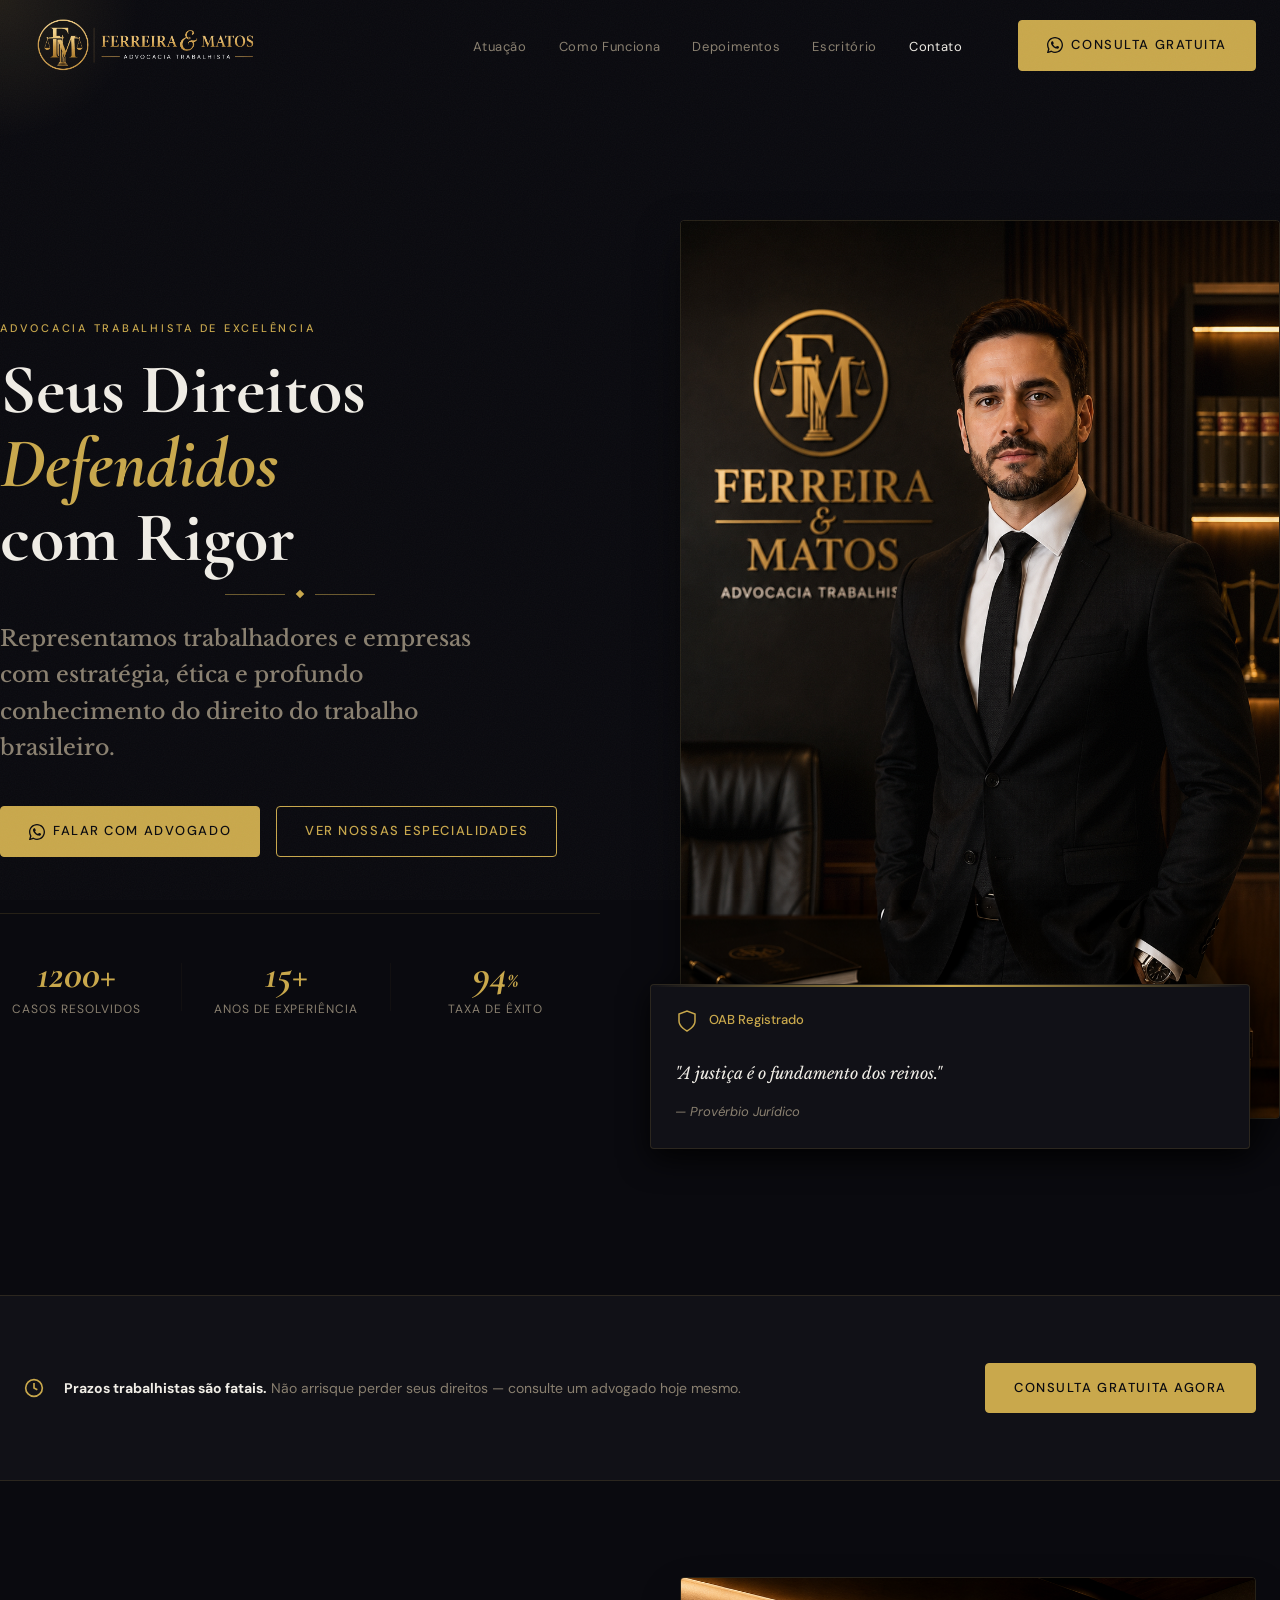
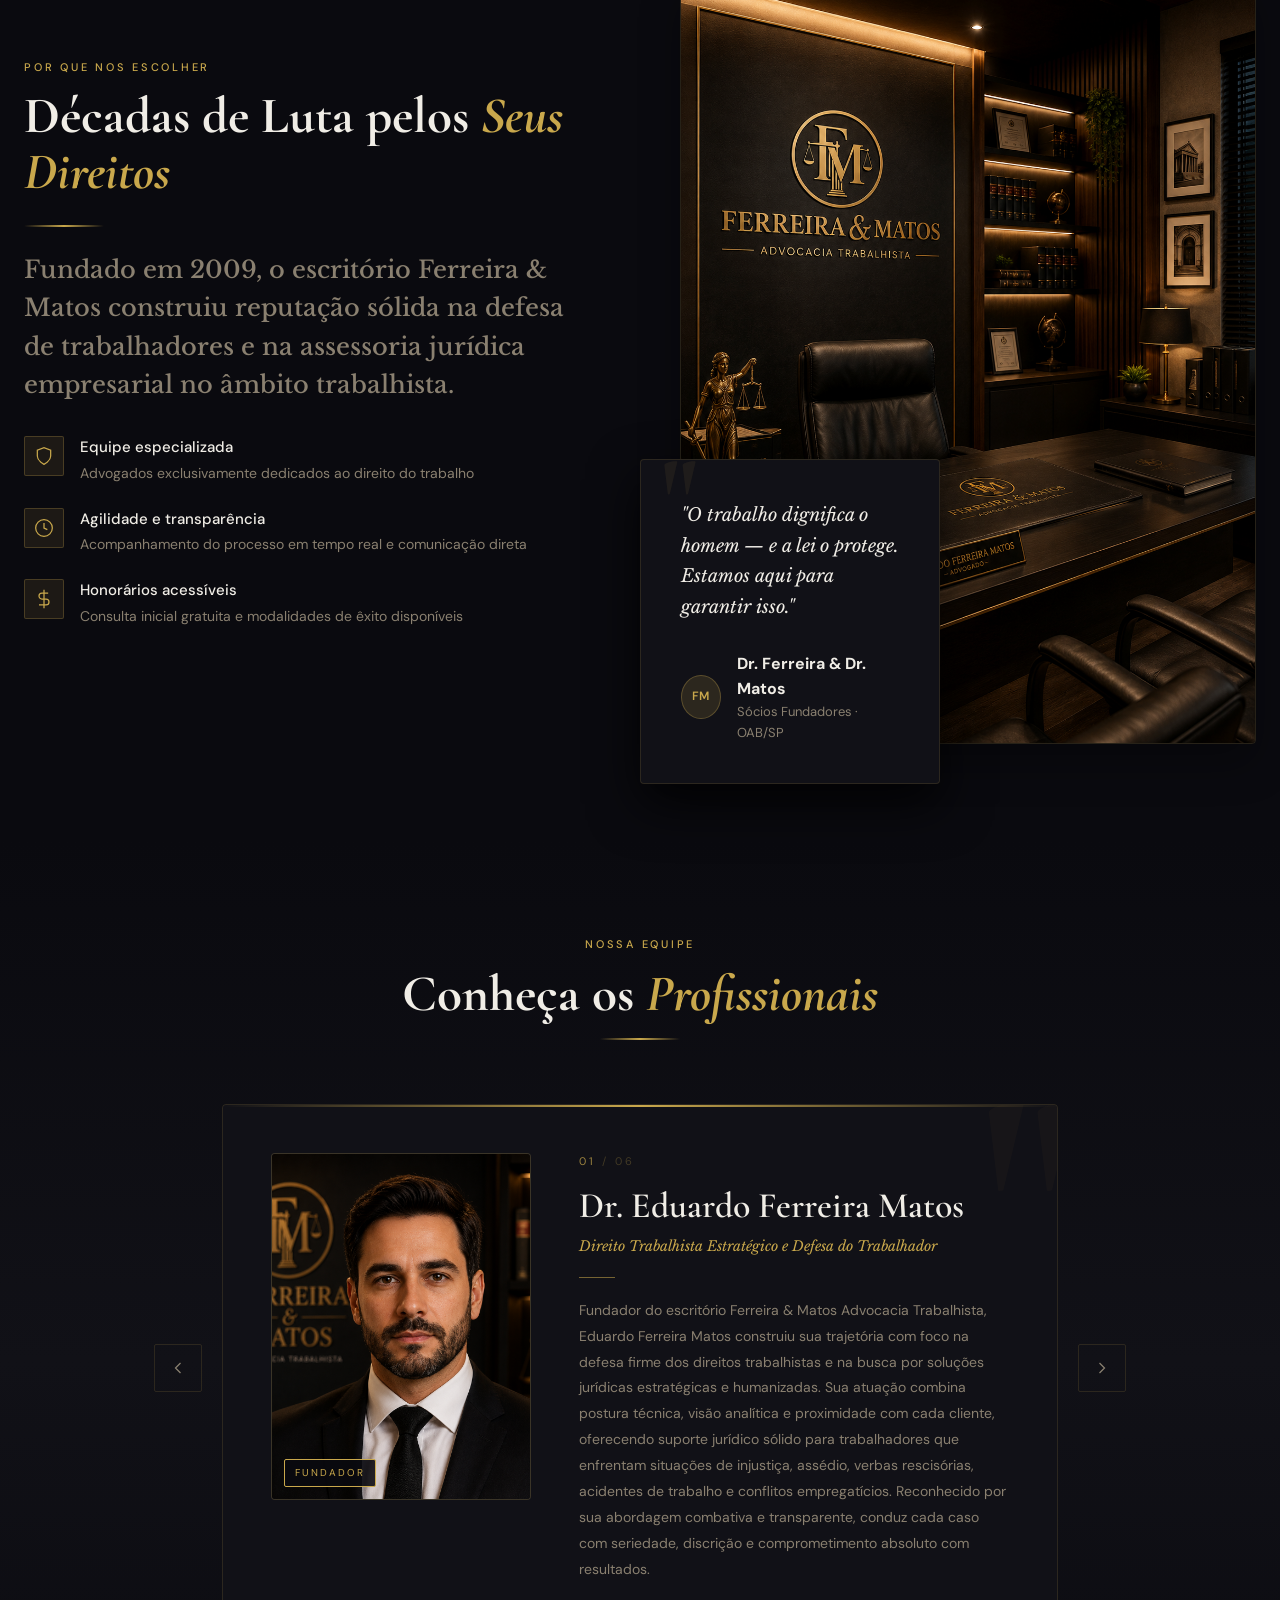
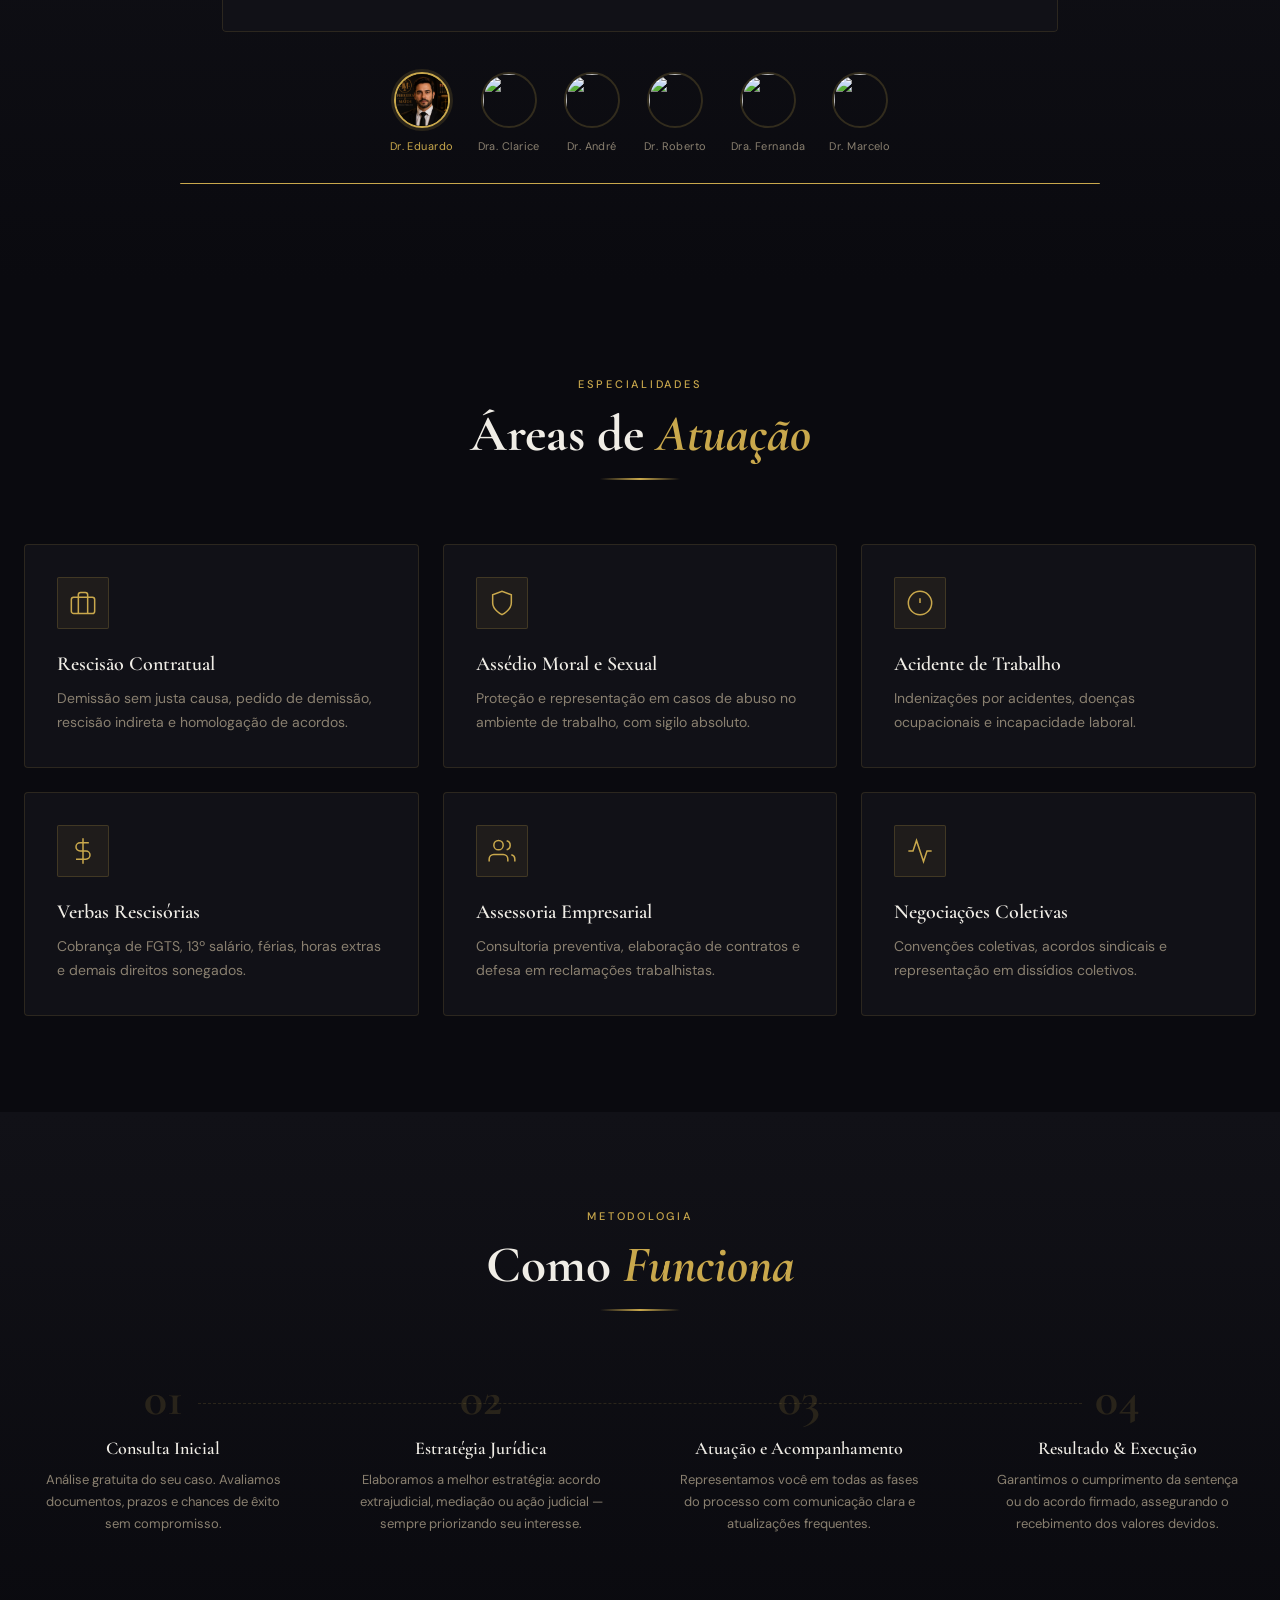
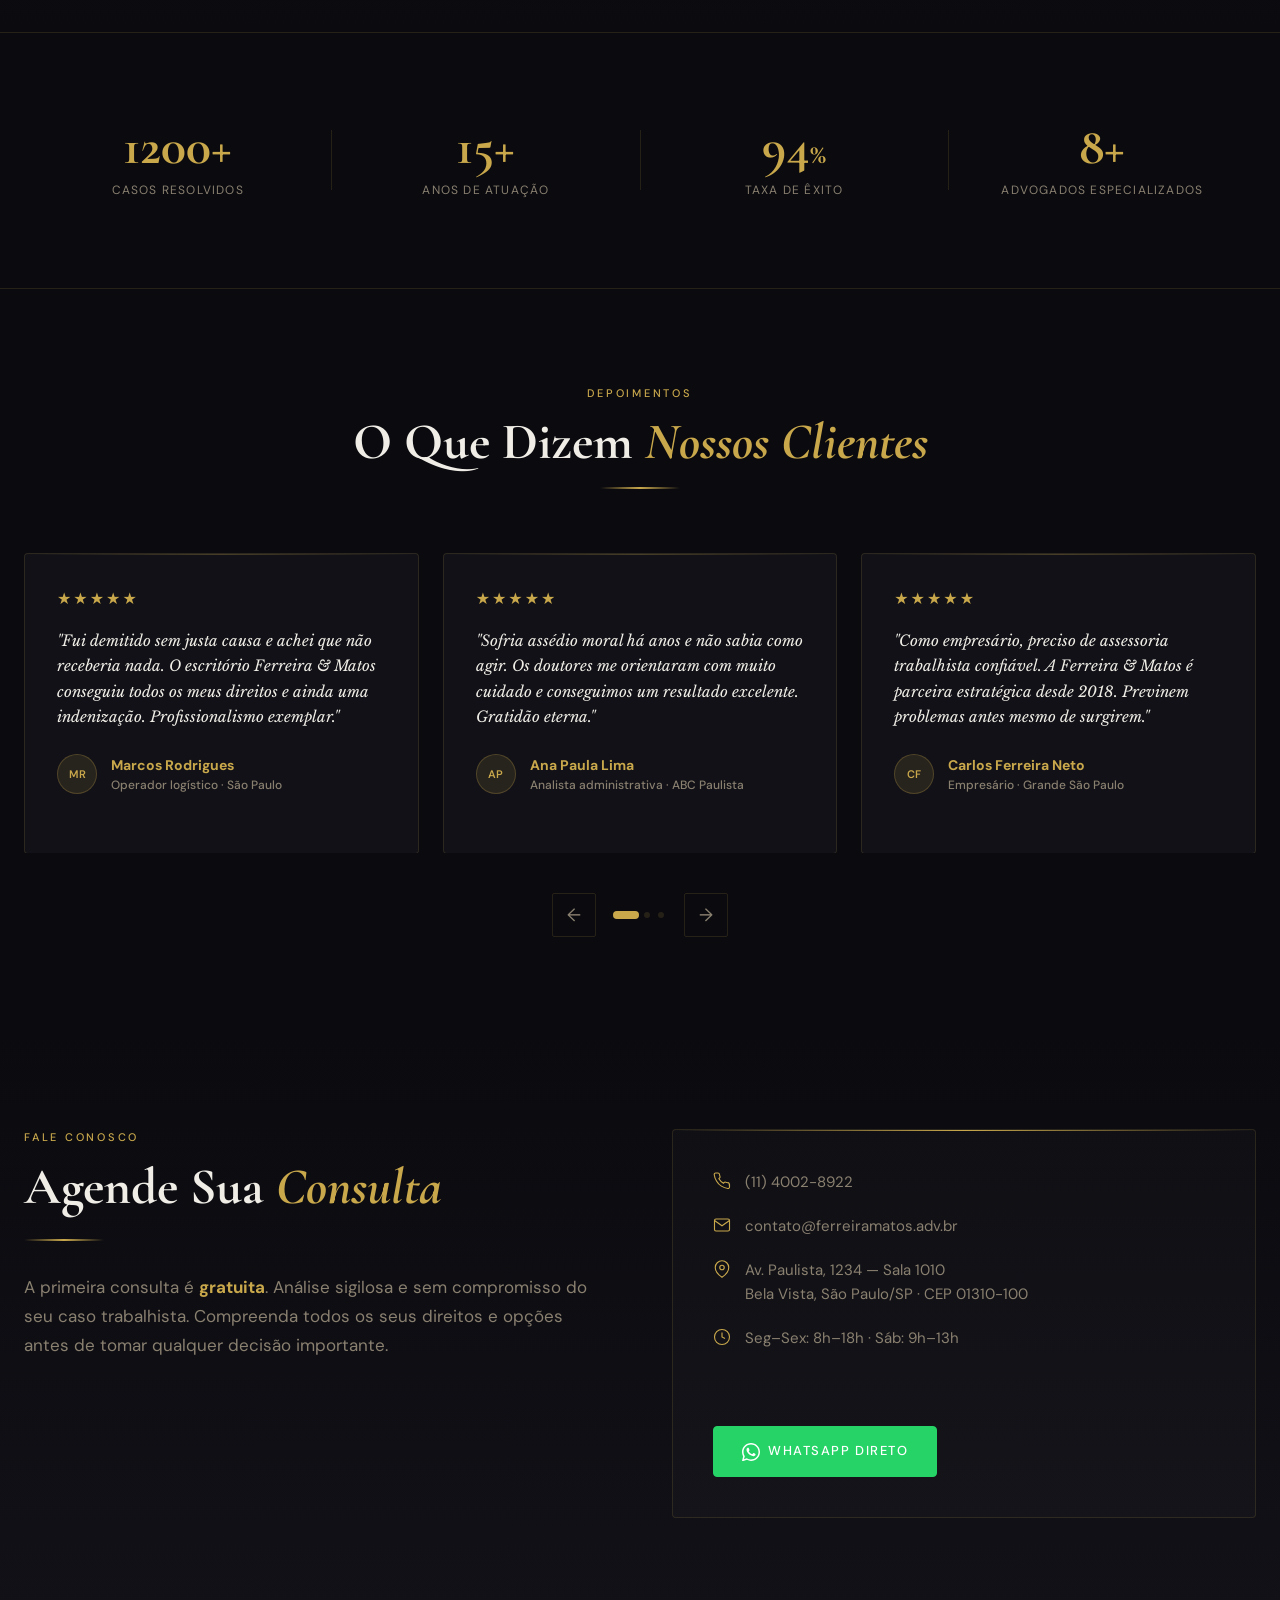
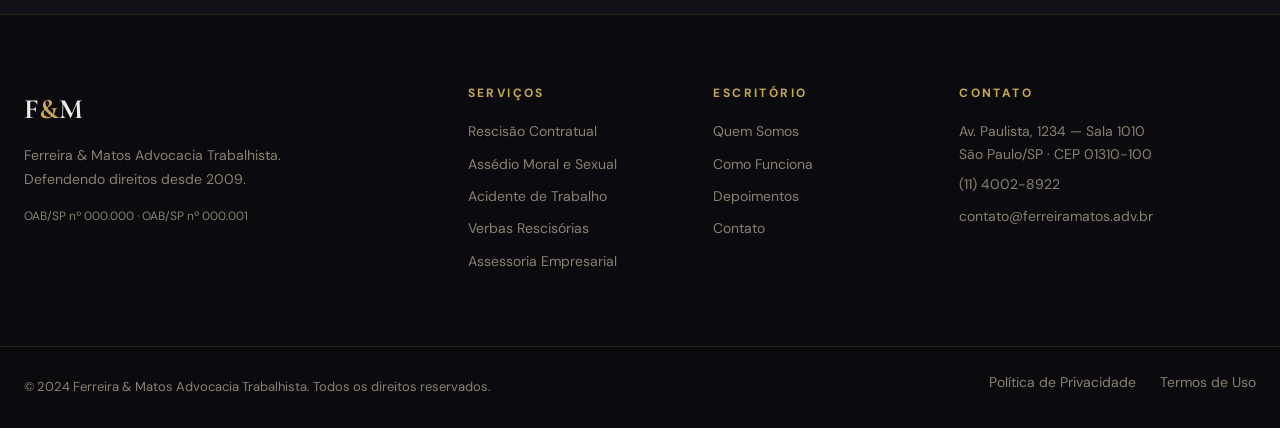
==== ferreira-matos/index.html @ a6aec6eb "Initial commit" ====
<!DOCTYPE html>
<html lang="pt-BR">
<head>
<meta charset="UTF-8">
<meta name="viewport" content="width=device-width, initial-scale=1.0">
<meta name="description" content="Ferreira &amp; Matos Advocacia Trabalhista — Especialistas em direito do trabalho. Defendemos seus direitos com excelência e dedicação.">
<title>Ferreira &amp; Matos | Advocacia Trabalhista</title>
<link rel="preconnect" href="https://fonts.googleapis.com">
<link rel="preconnect" href="https://fonts.gstatic.com" crossorigin>
<link href="https://fonts.googleapis.com/css2?family=Cormorant+Garamond:ital,wght@0,400;0,600;0,700;1,400;1,600&family=DM+Sans:wght@300;400;500&family=Libre+Baskerville:ital@1&display=swap" rel="stylesheet">
<link rel="preload" as="image" href="assets/images/advogado.png">
<style>
:root{
--cor-fundo:#0A0A0F;
--cor-card:#111117;
--cor-card-hover:#16161E;
--cor-primaria:#C9A84C;
--cor-primaria-soft:#D4B86A;
--cor-texto:#F0EDE6;
--cor-texto-muted:#8A8070;
--cor-divisor:rgba(201,168,76,0.15);
--font-display:'Cormorant Garamond',Georgia,serif;
--font-subtitle:'Libre Baskerville',Georgia,serif;
--font-body:'DM Sans',system-ui,sans-serif;
--radius-sm:2px;
--radius-md:4px;
--ease-smooth:cubic-bezier(0.25,0.46,0.45,0.94);
}
*,*::before,*::after{box-sizing:border-box;margin:0;padding:0}
a{text-decoration:none;color:inherit}
img{display:block;max-width:100%}
button{background:none;border:none;cursor:pointer}
ul{list-style:none}
</style>
<link rel="stylesheet" href="css/reset.css">
<link rel="stylesheet" href="css/global.css">
<link rel="stylesheet" href="css/components.css">
<link rel="stylesheet" href="css/responsive.css">
</head>
<body>
<div class="grain-overlay"></div>
<div id="scroll-progress" aria-hidden="true"></div>
<div id="dynamic-aura"></div>

<!-- PAGE LOADER -->
<div id="page-loader">
  <div class="loader-logo">F&amp;M</div>
  <div class="loader-bar-track"><div class="loader-bar" id="loader-bar"></div></div>
</div>

<!-- NAV -->
<header class="site-nav" id="site-nav" role="banner">
  <nav class="container nav-inner" aria-label="Navegação principal">
    <a href="#inicio" class="nav-logo" aria-label="Ferreira e Matos - Página inicial">
      <img src="assets/images/logo.png" alt="Ferreira & Matos" class="nav-logo-img" style="height: 100px; width: auto; mix-blend-mode: screen; margin: -30px 0; object-fit: contain; transform: scale(1.2); transform-origin: left center;">
    </a>
    <ul class="nav-menu" role="list">
      <li><a href="#atuacao" class="nav-link">Atuação</a></li>
      <li><a href="#processo" class="nav-link">Como Funciona</a></li>
      <li><a href="#depoimentos" class="nav-link">Depoimentos</a></li>
      <li><a href="#escritorio" class="nav-link">Escritório</a></li>
      <li><a href="#contato" class="nav-link">Contato</a></li>
    </ul>
    <a href="https://wa.me/5517981178802" class="btn btn-primary nav-cta" target="_blank" rel="noopener" id="nav-whatsapp-btn">
      <svg width="16" height="16" viewBox="0 0 24 24" fill="currentColor" aria-hidden="true"><path d="M17.472 14.382c-.297-.149-1.758-.867-2.03-.967-.273-.099-.471-.148-.67.15-.197.297-.767.966-.94 1.164-.173.199-.347.223-.644.075-.297-.15-1.255-.463-2.39-1.475-.883-.788-1.48-1.761-1.653-2.059-.173-.297-.018-.458.13-.606.134-.133.298-.347.446-.52.149-.174.198-.298.298-.497.099-.198.05-.371-.025-.52-.075-.149-.669-1.612-.916-2.207-.242-.579-.487-.5-.669-.51-.173-.008-.371-.01-.57-.01-.198 0-.52.074-.792.372-.272.297-1.04 1.016-1.04 2.479 0 1.462 1.065 2.875 1.213 3.074.149.198 2.096 3.2 5.077 4.487.709.306 1.262.489 1.694.625.712.227 1.36.195 1.871.118.571-.085 1.758-.719 2.006-1.413.248-.694.248-1.289.173-1.413-.074-.124-.272-.198-.57-.347z"/><path d="M12 0C5.373 0 0 5.373 0 12c0 2.127.558 4.123 1.534 5.857L.057 23.704a.5.5 0 0 0 .614.636l5.994-1.94A11.94 11.94 0 0 0 12 24c6.627 0 12-5.373 12-12S18.627 0 12 0zm0 22a9.944 9.944 0 0 1-5.18-1.453l-.371-.222-3.853 1.246 1.205-3.743-.242-.386A9.956 9.956 0 0 1 2 12C2 6.477 6.477 2 12 2s10 4.477 10 10-4.477 10-10 10z"/></svg>
      Consulta Gratuita
    </a>
    <button class="hamburger" id="hamburger" aria-label="Abrir menu" aria-expanded="false" aria-controls="mobile-menu">
      <span></span><span></span><span></span>
    </button>
  </nav>
  <div class="mobile-menu" id="mobile-menu" role="dialog" aria-label="Menu mobile" hidden>
    <ul role="list">
      <li><a href="#atuacao" class="mobile-link">Atuação</a></li>
      <li><a href="#processo" class="mobile-link">Como Funciona</a></li>
      <li><a href="#depoimentos" class="mobile-link">Depoimentos</a></li>
      <li><a href="#escritorio" class="mobile-link">Escritório</a></li>
      <li><a href="#contato" class="mobile-link">Contato</a></li>
    </ul>
    <a href="https://wa.me/5517981178802" class="btn btn-whatsapp" target="_blank" rel="noopener" style="margin-top:24px;width:100%;justify-content:center">Consulta Gratuita</a>
  </div>
</header>
<main id="main-content">
<!-- HERO -->
<section class="section hero-section" id="inicio" aria-label="Seção principal">
  <div class="container hero-inner">
    <div class="hero-content">
      <span class="label-section reveal">Advocacia Trabalhista de Excelência</span>
      <h1 class="heading-display hero-title reveal">
        Seus Direitos<br>
        <em class="text-gold-italic">Defendidos</em><br>
        com Rigor
      </h1>
      <div class="ornamental-line reveal">
        <div class="ornamental-diamond"></div>
      </div>
      <p class="heading-subtitle hero-subtitle reveal">
        Representamos trabalhadores e empresas com estratégia, ética e profundo conhecimento do direito do trabalho brasileiro.
      </p>
      <div class="hero-buttons reveal">
        <a href="https://wa.me/5517981178802" class="btn btn-primary" target="_blank" rel="noopener" id="hero-whatsapp-btn">
          <svg width="16" height="16" viewBox="0 0 24 24" fill="currentColor" aria-hidden="true"><path d="M17.472 14.382c-.297-.149-1.758-.867-2.03-.967-.273-.099-.471-.148-.67.15-.197.297-.767.966-.94 1.164-.173.199-.347.223-.644.075-.297-.15-1.255-.463-2.39-1.475-.883-.788-1.48-1.761-1.653-2.059-.173-.297-.018-.458.13-.606.134-.133.298-.347.446-.52.149-.174.198-.298.298-.497.099-.198.05-.371-.025-.52-.075-.149-.669-1.612-.916-2.207-.242-.579-.487-.5-.669-.51-.173-.008-.371-.01-.57-.01-.198 0-.52.074-.792.372-.272.297-1.04 1.016-1.04 2.479 0 1.462 1.065 2.875 1.213 3.074.149.198 2.096 3.2 5.077 4.487.709.306 1.262.489 1.694.625.712.227 1.36.195 1.871.118.571-.085 1.758-.719 2.006-1.413.248-.694.248-1.289.173-1.413-.074-.124-.272-.198-.57-.347z"/><path d="M12 0C5.373 0 0 5.373 0 12c0 2.127.558 4.123 1.534 5.857L.057 23.704a.5.5 0 0 0 .614.636l5.994-1.94A11.94 11.94 0 0 0 12 24c6.627 0 12-5.373 12-12S18.627 0 12 0zm0 22a9.944 9.944 0 0 1-5.18-1.453l-.371-.222-3.853 1.246 1.205-3.743-.242-.386A9.956 9.956 0 0 1 2 12C2 6.477 6.477 2 12 2s10 4.477 10 10-4.477 10-10 10z"/></svg>
          Falar com Advogado
        </a>
        <a href="#atuacao" class="btn btn-ghost" id="hero-saiba-mais-btn">Ver Nossas Especialidades</a>
      </div>
      <div class="hero-stats reveal">
        <div class="stat-item">
          <span class="stat-num text-gold" data-count="1200">0</span>
          <span class="stat-label">Casos Resolvidos</span>
        </div>
        <div class="stat-divider"></div>
        <div class="stat-item">
          <span class="stat-num text-gold" data-count="15">0</span>
          <span class="stat-label">Anos de Experiência</span>
        </div>
        <div class="stat-divider"></div>
        <div class="stat-item">
          <span class="stat-num text-gold">94<small>%</small></span>
          <span class="stat-label">Taxa de Êxito</span>
        </div>
      </div>
    </div>
    <div class="hero-visual" aria-hidden="true" style="position: relative;">
      <img src="assets/images/advogado.png" alt="Dr. Ferreira" fetchpriority="high" decoding="async" style="width: 100%; height: auto; border-radius: var(--radius-md); border: 1px solid var(--cor-divisor); box-shadow: 0 20px 40px rgba(0,0,0,0.5);">
      <div class="hero-visual-card" style="position: absolute; bottom: -30px; left: -30px; right: 30px; padding: 24px; z-index: 2; box-shadow: 0 10px 30px rgba(0,0,0,0.8);">
        <div class="hero-visual-badge">
          <svg width="24" height="24" viewBox="0 0 24 24" fill="none" stroke="currentColor" stroke-width="1.5"><path d="M12 22s8-4 8-10V5l-8-3-8 3v7c0 6 8 10 8 10z"/></svg>
          <span>OAB Registrado</span>
        </div>
        <blockquote class="hero-visual-quote" style="font-size: 16px;">
          "A justiça é o fundamento dos reinos."
        </blockquote>
        <cite class="hero-visual-cite">— Provérbio Jurídico</cite>
      </div>
    </div>
  </div>
</section>

<!-- URGENCY BAR -->
<div class="urgency-bar section-sm" aria-label="Aviso de prazo">
  <div class="container urgency-inner">
    <svg width="20" height="20" viewBox="0 0 24 24" fill="none" stroke="currentColor" stroke-width="2" aria-hidden="true"><circle cx="12" cy="12" r="10"/><polyline points="12 6 12 12 16 14"/></svg>
    <p><strong>Prazos trabalhistas são fatais.</strong> Não arrisque perder seus direitos — consulte um advogado hoje mesmo.</p>
    <a href="https://wa.me/5517981178802" class="btn btn-primary" target="_blank" rel="noopener" id="urgency-btn">Consulta Gratuita Agora</a>
  </div>
</div>
<!-- WHY US -->
<section class="section" id="escritorio" aria-labelledby="why-heading">
  <div class="container why-grid">
    <div class="why-content" style="position: relative; z-index: 10;">
      <span class="label-section reveal">Por Que Nos Escolher</span>
      <h2 class="heading-section reveal" id="why-heading">Décadas de Luta pelos <em class="text-gold-italic">Seus Direitos</em></h2>
      <div class="gold-divider reveal" style="margin:24px 0"></div>
      <p class="heading-subtitle reveal" style="margin-bottom:32px">Fundado em 2009, o escritório Ferreira &amp; Matos construiu reputação sólida na defesa de trabalhadores e na assessoria jurídica empresarial no âmbito trabalhista.</p>
      <ul class="why-list reveal">
        <li class="why-item">
          <div class="why-icon" aria-hidden="true">
            <svg width="20" height="20" viewBox="0 0 24 24" fill="none" stroke="currentColor" stroke-width="1.5"><path d="M12 22s8-4 8-10V5l-8-3-8 3v7c0 6 8 10 8 10z"/></svg>
          </div>
          <div>
            <strong>Equipe especializada</strong>
            <p class="text-muted">Advogados exclusivamente dedicados ao direito do trabalho</p>
          </div>
        </li>
        <li class="why-item">
          <div class="why-icon" aria-hidden="true">
            <svg width="20" height="20" viewBox="0 0 24 24" fill="none" stroke="currentColor" stroke-width="1.5"><circle cx="12" cy="12" r="10"/><polyline points="12 6 12 12 16 14"/></svg>
          </div>
          <div>
            <strong>Agilidade e transparência</strong>
            <p class="text-muted">Acompanhamento do processo em tempo real e comunicação direta</p>
          </div>
        </li>
        <li class="why-item">
          <div class="why-icon" aria-hidden="true">
            <svg width="20" height="20" viewBox="0 0 24 24" fill="none" stroke="currentColor" stroke-width="1.5"><line x1="12" y1="1" x2="12" y2="23"/><path d="M17 5H9.5a3.5 3.5 0 0 0 0 7h5a3.5 3.5 0 0 1 0 7H6"/></svg>
          </div>
          <div>
            <strong>Honorários acessíveis</strong>
            <p class="text-muted">Consulta inicial gratuita e modalidades de êxito disponíveis</p>
          </div>
        </li>
      </ul>
    </div>
    <div class="why-visual reveal-right" style="position: relative;">
      <div class="why-image">
        <img src="assets/images/escritorio.png" alt="Escritório Ferreira & Matos" loading="lazy" decoding="async" style="width: 100%; height: auto; border-radius: var(--radius-md); border: 1px solid var(--cor-divisor); box-shadow: 0 20px 40px rgba(0,0,0,0.3);">
      </div>
      <div class="why-quote-card" style="position: absolute; bottom: -40px; left: -40px; right: 40px; z-index: 10; box-shadow: 0 20px 50px rgba(0,0,0,0.8);">
        <p class="why-quote-text">"O trabalho dignifica o homem — e a lei o protege. Estamos aqui para garantir isso."</p>
        <div class="why-quote-author">
          <div class="why-quote-avatar" aria-hidden="true">FM</div>
          <div>
            <strong>Dr. Ferreira &amp; Dr. Matos</strong>
            <span class="text-muted" style="font-size:13px;display:block">Sócios Fundadores · OAB/SP</span>
          </div>
        </div>
      </div>
    </div>
  </div>
</section>

<!-- NOSSA EQUIPE -->
<section class="section team-section" id="equipe" aria-labelledby="equipe-heading">
  <div class="container">
    <div style="text-align:center;max-width:600px;margin:0 auto 64px">
      <span class="label-section reveal">Nossa Equipe</span>
      <h2 class="heading-section reveal" id="equipe-heading">Conheça os <em class="text-gold-italic">Profissionais</em></h2>
      <div class="gold-divider reveal"></div>
    </div>
  </div>
  <div class="team-carousel-outer">
    <button class="team-arrow" id="team-prev" aria-label="Profissional anterior">
      <svg width="20" height="20" viewBox="0 0 24 24" fill="none" stroke="currentColor" stroke-width="1.5" aria-hidden="true"><polyline points="15 18 9 12 15 6"/></svg>
    </button>
    <div class="team-viewport" aria-live="polite" aria-atomic="true">
      <div class="team-track" id="team-track">

        <div class="team-card" role="group" aria-label="Profissional 1 de 6">
          <div class="team-photo-wrap">
            <img src="assets/images/advdono.png" alt="Dr. Eduardo Ferreira Matos" class="team-photo" loading="lazy" decoding="async">
            <div class="team-photo-badge">Fundador</div>
          </div>
          <div class="team-info">
            <span class="team-counter">01 <span style="opacity:0.35">/ 06</span></span>
            <h3 class="team-name">Dr. Eduardo Ferreira Matos</h3>
            <p class="team-role">Direito Trabalhista Estratégico e Defesa do Trabalhador</p>
            <div class="team-rule"></div>
            <p class="team-bio">Fundador do escritório Ferreira &amp; Matos Advocacia Trabalhista, Eduardo Ferreira Matos construiu sua trajetória com foco na defesa firme dos direitos trabalhistas e na busca por soluções jurídicas estratégicas e humanizadas. Sua atuação combina postura técnica, visão analítica e proximidade com cada cliente, oferecendo suporte jurídico sólido para trabalhadores que enfrentam situações de injustiça, assédio, verbas rescisórias, acidentes de trabalho e conflitos empregatícios. Reconhecido por sua abordagem combativa e transparente, conduz cada caso com seriedade, discrição e comprometimento absoluto com resultados.</p>
          </div>
        </div>

        <div class="team-card" role="group" aria-label="Profissional 2 de 6">
          <div class="team-photo-wrap">
            <img src="assets/images/adv2.png" alt="Dra. Clarice Mendes" class="team-photo" loading="lazy" decoding="async">
          </div>
          <div class="team-info">
            <span class="team-counter">02 <span style="opacity:0.35">/ 06</span></span>
            <h3 class="team-name">Dra. Clarice Mendes</h3>
            <p class="team-role">Defesa Patronal e Estratégia Sindical</p>
            <div class="team-rule"></div>
            <p class="team-bio">Com mais de 25 anos de experiência, a Dra. Clarice Mendes é referência na defesa de grandes corporações. Sua atuação foca na gestão de passivos trabalhistas de alto valor e na negociação estratégica com sindicatos. Conhecida por sua postura firme e analítica, elabora planos preventivos para empresas que buscam mitigar riscos legais antes que se tornem litígios, unindo rigor técnico e visão estratégica em cada causa.</p>
          </div>
        </div>

        <div class="team-card" role="group" aria-label="Profissional 3 de 6">
          <div class="team-photo-wrap">
            <img src="assets/images/adv1.png" alt="Dr. André Santos" class="team-photo" loading="lazy" decoding="async">
          </div>
          <div class="team-info">
            <span class="team-counter">03 <span style="opacity:0.35">/ 06</span></span>
            <h3 class="team-name">Dr. André Santos</h3>
            <p class="team-role">Defesa do Trabalhador e Ações Coletivas</p>
            <div class="team-rule"></div>
            <p class="team-bio">Advogado dinâmico e combativo, especializado na defesa dos direitos individuais e coletivos dos trabalhadores. Com uma abordagem próxima e empática, destaca-se em ações que envolvem assédio moral, horas extras não pagas e reconhecimento de vínculo empregatício. Sua energia e determinação o tornam um defensor incansável na busca por justiça para cada cliente atendido.</p>
          </div>
        </div>

        <div class="team-card" role="group" aria-label="Profissional 4 de 6">
          <div class="team-photo-wrap">
            <img src="assets/images/adv3.png" alt="Dr. Roberto Almeida" class="team-photo" loading="lazy" decoding="async">
          </div>
          <div class="team-info">
            <span class="team-counter">04 <span style="opacity:0.35">/ 06</span></span>
            <h3 class="team-name">Dr. Roberto Almeida</h3>
            <p class="team-role">Contencioso Trabalhista Complexo</p>
            <div class="team-rule"></div>
            <p class="team-bio">Advogado sênior com vasta experiência em tribunal. Sua atuação é focada no contencioso trabalhista de alta complexidade, defendendo clientes em instâncias superiores. Reconhecido pelo vasto conhecimento jurídico e pela qualidade impecável de suas sustentações orais, é o advogado procurado quando o caso exige profundo entendimento da jurisprudência e uma estratégia de defesa sofisticada.</p>
          </div>
        </div>

        <div class="team-card" role="group" aria-label="Profissional 5 de 6">
          <div class="team-photo-wrap">
            <img src="assets/images/adv5.png" alt="Dra. Fernanda Oliveira" class="team-photo" loading="lazy" decoding="async">
          </div>
          <div class="team-info">
            <span class="team-counter">05 <span style="opacity:0.35">/ 06</span></span>
            <h3 class="team-name">Dra. Fernanda Oliveira</h3>
            <p class="team-role">Compliance Trabalhista e Novas Modalidades de Trabalho</p>
            <div class="team-rule"></div>
            <p class="team-bio">Na vanguarda do direito do trabalho digital, a Dra. Fernanda assessora empresas na implementação de programas de compliance trabalhista, garantindo conformidade com as leis em constante evolução. Sua especialidade inclui teletrabalho, economia dos aplicativos (gig economy) e privacidade de dados dos funcionários, oferecendo soluções jurídicas inovadoras e seguras para o cenário contemporâneo.</p>
          </div>
        </div>

        <div class="team-card" role="group" aria-label="Profissional 6 de 6">
          <div class="team-photo-wrap">
            <img src="assets/images/adv4.png" alt="Dr. Marcelo Nogueira" class="team-photo" loading="lazy" decoding="async">
          </div>
          <div class="team-info">
            <span class="team-counter">06 <span style="opacity:0.35">/ 06</span></span>
            <h3 class="team-name">Dr. Marcelo Nogueira</h3>
            <p class="team-role">Saúde Ocupacional e Acidentes de Trabalho</p>
            <div class="team-rule"></div>
            <p class="team-bio">Com forte atuação em litígios envolvendo acidentes de trabalho e doenças ocupacionais, o Dr. Marcelo Nogueira é especialista na defesa de direitos indenizatórios. Também presta consultoria preventiva para empresas, visando a adequação às normas regulamentadoras (NRs). Sua visão técnica e detalhista garante não apenas reparação justa para o trabalhador, mas também a criação de ambientes laborais mais seguros.</p>
          </div>
        </div>

      </div>
    </div>
    <button class="team-arrow" id="team-next" aria-label="Próximo profissional">
      <svg width="20" height="20" viewBox="0 0 24 24" fill="none" stroke="currentColor" stroke-width="1.5" aria-hidden="true"><polyline points="9 18 15 12 9 6"/></svg>
    </button>
  </div>
  <div class="container">
    <div class="team-thumbs" id="team-thumbs" role="tablist" aria-label="Navegar entre profissionais">
      <button class="team-thumb active" role="tab" aria-selected="true" aria-label="Dr. Eduardo Ferreira Matos" data-idx="0">
        <img src="assets/images/advdono.png" alt="">
        <span>Dr. Eduardo</span>
      </button>
      <button class="team-thumb" role="tab" aria-selected="false" aria-label="Dra. Clarice Mendes" data-idx="1">
        <img src="assets/images/adv2.png" alt="">
        <span>Dra. Clarice</span>
      </button>
      <button class="team-thumb" role="tab" aria-selected="false" aria-label="Dr. André Santos" data-idx="2">
        <img src="assets/images/adv1.png" alt="">
        <span>Dr. André</span>
      </button>
      <button class="team-thumb" role="tab" aria-selected="false" aria-label="Dr. Roberto Almeida" data-idx="3">
        <img src="assets/images/adv3.png" alt="">
        <span>Dr. Roberto</span>
      </button>
      <button class="team-thumb" role="tab" aria-selected="false" aria-label="Dra. Fernanda Oliveira" data-idx="4">
        <img src="assets/images/adv5.png" alt="">
        <span>Dra. Fernanda</span>
      </button>
      <button class="team-thumb" role="tab" aria-selected="false" aria-label="Dr. Marcelo Nogueira" data-idx="5">
        <img src="assets/images/adv4.png" alt="">
        <span>Dr. Marcelo</span>
      </button>
    </div>
    <div class="team-progress-bar" aria-hidden="true">
      <div class="team-progress-fill" id="team-progress"></div>
    </div>
  </div>
</section>

<!-- AREAS DE ATUAÇÃO -->
<section class="section" id="atuacao" aria-labelledby="atuacao-heading">
  <div class="container">
    <div style="text-align:center;max-width:600px;margin:0 auto 64px">
      <span class="label-section reveal">Especialidades</span>
      <h2 class="heading-section reveal" id="atuacao-heading">Áreas de <em class="text-gold-italic">Atuação</em></h2>
      <div class="gold-divider reveal"></div>
    </div>
    <div class="cards-grid">
      <article class="card-service reveal-scale" tabindex="0" onclick="openModal(this)" data-service="rescisao">
        <div class="card-service-icon" aria-hidden="true">
          <svg width="28" height="28" viewBox="0 0 24 24" fill="none" stroke="currentColor" stroke-width="1.3"><rect x="2" y="7" width="20" height="14" rx="2"/><path d="M16 21V5a2 2 0 0 0-2-2h-4a2 2 0 0 0-2 2v16"/></svg>
        </div>
        <h3>Rescisão Contratual</h3>
        <p class="text-muted service-summary">Demissão sem justa causa, pedido de demissão, rescisão indireta e homologação de acordos.</p>
        <div class="card-details" style="display: none;">
          <p class="text-muted" style="line-height:1.8; font-size:16px;">Analisamos seu Termo de Rescisão para garantir que todas as verbas devidas, incluindo férias, 13º salário, horas extras e multas sobre o FGTS sejam rigorosamente pagas. Também atuamos na reversão de justa causa indevida e no reconhecimento de rescisão indireta quando a empresa descumpre o contrato.</p>
          <a href="https://wa.me/5517981178802" class="btn btn-primary" style="margin-top: 32px; width: 100%; justify-content: center;" target="_blank">Avaliar Minha Rescisão</a>
        </div>
        <span class="card-service-arrow" aria-hidden="true">→</span>
      </article>
      <article class="card-service reveal-scale" tabindex="0" onclick="openModal(this)" data-service="assedio">
        <div class="card-service-icon" aria-hidden="true">
          <svg width="28" height="28" viewBox="0 0 24 24" fill="none" stroke="currentColor" stroke-width="1.3"><path d="M12 22s8-4 8-10V5l-8-3-8 3v7c0 6 8 10 8 10z"/></svg>
        </div>
        <h3>Assédio Moral e Sexual</h3>
        <p class="text-muted service-summary">Proteção e representação em casos de abuso no ambiente de trabalho, com sigilo absoluto.</p>
        <div class="card-details" style="display: none;">
          <p class="text-muted" style="line-height:1.8; font-size:16px;">Oferecemos acolhimento sigiloso para vítimas de pressões abusivas, metas inatingíveis, isolamento ou propostas indecorosas no ambiente de trabalho. Construímos acervos probatórios sólidos para buscar a responsabilização da empresa e justa indenização por danos morais, garantindo a dignidade do trabalhador.</p>
          <a href="https://wa.me/5517981178802" class="btn btn-primary" style="margin-top: 32px; width: 100%; justify-content: center;" target="_blank">Falar em Sigilo com Advogado</a>
        </div>
        <span class="card-service-arrow" aria-hidden="true">→</span>
      </article>
      <article class="card-service reveal-scale" tabindex="0" onclick="openModal(this)" data-service="acidente">
        <div class="card-service-icon" aria-hidden="true">
          <svg width="28" height="28" viewBox="0 0 24 24" fill="none" stroke="currentColor" stroke-width="1.3"><circle cx="12" cy="12" r="10"/><line x1="12" y1="8" x2="12" y2="12"/><line x1="12" y1="16" x2="12.01" y2="16"/></svg>
        </div>
        <h3>Acidente de Trabalho</h3>
        <p class="text-muted service-summary">Indenizações por acidentes, doenças ocupacionais e incapacidade laboral.</p>
        <div class="card-details" style="display: none;">
          <p class="text-muted" style="line-height:1.8; font-size:16px;">Atuamos para garantir indenizações por danos morais, estéticos e materiais em casos de acidentes típicos ou doenças ocupacionais (como LER/DORT e Burnout). Buscamos assegurar a estabilidade provisória do trabalhador e pleiteamos pensão vitalícia quando ocorre perda ou redução permanente da capacidade de trabalho.</p>
          <a href="https://wa.me/5517981178802" class="btn btn-primary" style="margin-top: 32px; width: 100%; justify-content: center;" target="_blank">Consultar Direitos de Indenização</a>
        </div>
        <span class="card-service-arrow" aria-hidden="true">→</span>
      </article>
      <article class="card-service reveal-scale" tabindex="0" onclick="openModal(this)" data-service="verbas">
        <div class="card-service-icon" aria-hidden="true">
          <svg width="28" height="28" viewBox="0 0 24 24" fill="none" stroke="currentColor" stroke-width="1.3"><line x1="12" y1="1" x2="12" y2="23"/><path d="M17 5H9.5a3.5 3.5 0 0 0 0 7h5a3.5 3.5 0 0 1 0 7H6"/></svg>
        </div>
        <h3>Verbas Rescisórias</h3>
        <p class="text-muted service-summary">Cobrança de FGTS, 13º salário, férias, horas extras e demais direitos sonegados.</p>
        <div class="card-details" style="display: none;">
          <p class="text-muted" style="line-height:1.8; font-size:16px;">Levantamos todo o passivo gerado por violações sutis no seu contrato. Acionamos a justiça para a cobrança de horas extras não pagas, ausência de adicionais (noturno, insalubridade, periculosidade), equiparação salarial devida e recolhimentos de FGTS atrasados ou inexistentes.</p>
          <a href="https://wa.me/5517981178802" class="btn btn-primary" style="margin-top: 32px; width: 100%; justify-content: center;" target="_blank">Revisar Verbas Trabalhistas</a>
        </div>
        <span class="card-service-arrow" aria-hidden="true">→</span>
      </article>
      <article class="card-service reveal-scale" tabindex="0" onclick="openModal(this)" data-service="empresarial">
        <div class="card-service-icon" aria-hidden="true">
          <svg width="28" height="28" viewBox="0 0 24 24" fill="none" stroke="currentColor" stroke-width="1.3"><path d="M17 21v-2a4 4 0 0 0-4-4H5a4 4 0 0 0-4 4v2"/><circle cx="9" cy="7" r="4"/><path d="M23 21v-2a4 4 0 0 0-3-3.87"/><path d="M16 3.13a4 4 0 0 1 0 7.75"/></svg>
        </div>
        <h3>Assessoria Empresarial</h3>
        <p class="text-muted service-summary">Consultoria preventiva, elaboração de contratos e defesa em reclamações trabalhistas.</p>
        <div class="card-details" style="display: none;">
          <p class="text-muted" style="line-height:1.8; font-size:16px;">Oferecemos blindagem jurídica para seu negócio. Atuamos com compliance trabalhista (auditorias em folha e RH), elaboração de contratos eficientes (banco de horas, teletrabalho, PJ) e defesa judicial estratégica, reduzindo o provisionamento de passivos trabalhistas da sua empresa de maneira substancial.</p>
          <a href="https://wa.me/5517981178802" class="btn btn-primary" style="margin-top: 32px; width: 100%; justify-content: center;" target="_blank">Solicitar Reunião Estratégica</a>
        </div>
        <span class="card-service-arrow" aria-hidden="true">→</span>
      </article>
      <article class="card-service reveal-scale" tabindex="0" onclick="openModal(this)" data-service="coletivas">
        <div class="card-service-icon" aria-hidden="true">
          <svg width="28" height="28" viewBox="0 0 24 24" fill="none" stroke="currentColor" stroke-width="1.3"><polyline points="22 12 18 12 15 21 9 3 6 12 2 12"/></svg>
        </div>
        <h3>Negociações Coletivas</h3>
        <p class="text-muted service-summary">Convenções coletivas, acordos sindicais e representação em dissídios coletivos.</p>
        <div class="card-details" style="display: none;">
          <p class="text-muted" style="line-height:1.8; font-size:16px;">A representação junto a Sindicatos exige técnica e tato político. Nossa banca conduz mediações e firma Acordos Coletivos (ACT) valendo-se do 'negociado sobre o legislado' para garantir flexibilidade nas jornadas. Também atuamos vigorosamente em Dissídios Coletivos e casos de movimentos paredistas (greves).</p>
          <a href="https://wa.me/5517981178802" class="btn btn-primary" style="margin-top: 32px; width: 100%; justify-content: center;" target="_blank">Falar com Advogado Parceiro</a>
        </div>
        <span class="card-service-arrow" aria-hidden="true">→</span>
      </article>
    </div>
  </div>
</section>
<!-- PROCESSO -->
<section class="section" id="processo" aria-labelledby="processo-heading" style="background:linear-gradient(180deg,var(--cor-card) 0%,var(--cor-fundo) 100%)">
  <div class="container">
    <div style="text-align:center;max-width:600px;margin:0 auto 64px">
      <span class="label-section reveal">Metodologia</span>
      <h2 class="heading-section reveal" id="processo-heading">Como <em class="text-gold-italic">Funciona</em></h2>
      <div class="gold-divider reveal"></div>
    </div>
    <div class="process-steps">
      <div class="process-step reveal">
        <div class="process-num" aria-hidden="true">01</div>
        <h3>Consulta Inicial</h3>
        <p class="text-muted">Análise gratuita do seu caso. Avaliamos documentos, prazos e chances de êxito sem compromisso.</p>
      </div>
      <div class="process-step reveal">
        <div class="process-num" aria-hidden="true">02</div>
        <h3>Estratégia Jurídica</h3>
        <p class="text-muted">Elaboramos a melhor estratégia: acordo extrajudicial, mediação ou ação judicial — sempre priorizando seu interesse.</p>
      </div>
      <div class="process-step reveal">
        <div class="process-num" aria-hidden="true">03</div>
        <h3>Atuação e Acompanhamento</h3>
        <p class="text-muted">Representamos você em todas as fases do processo com comunicação clara e atualizações frequentes.</p>
      </div>
      <div class="process-step reveal">
        <div class="process-num" aria-hidden="true">04</div>
        <h3>Resultado &amp; Execução</h3>
        <p class="text-muted">Garantimos o cumprimento da sentença ou do acordo firmado, assegurando o recebimento dos valores devidos.</p>
      </div>
    </div>
  </div>
</section>

<!-- MÉTRICAS -->
<section class="section-sm metrics-section" aria-label="Números do escritório">
  <div class="container">
    <div class="metrics-grid">
      <div class="metric-item reveal">
        <span class="metric-num text-gold" data-count="1200">0</span>
        <span class="metric-label">Casos resolvidos</span>
      </div>
      <div class="metric-divider" aria-hidden="true"></div>
      <div class="metric-item reveal">
        <span class="metric-num text-gold" data-count="15">0</span>
        <span class="metric-label">Anos de atuação</span>
      </div>
      <div class="metric-divider" aria-hidden="true"></div>
      <div class="metric-item reveal">
        <span class="metric-num text-gold">94<small>%</small></span>
        <span class="metric-label">Taxa de êxito</span>
      </div>
      <div class="metric-divider" aria-hidden="true"></div>
      <div class="metric-item reveal">
        <span class="metric-num text-gold" data-count="8">0</span>
        <span class="metric-label">Advogados especializados</span>
      </div>
    </div>
  </div>
</section>

<!-- DEPOIMENTOS -->
<section class="section" id="depoimentos" aria-labelledby="depoimentos-heading">
  <div class="container">
    <div style="text-align:center;max-width:600px;margin:0 auto 64px">
      <span class="label-section reveal">Depoimentos</span>
      <h2 class="heading-section reveal" id="depoimentos-heading">O Que Dizem <em class="text-gold-italic">Nossos Clientes</em></h2>
      <div class="gold-divider reveal"></div>
    </div>
    <div class="carousel-container reveal">
      <div class="carousel-track-wrapper">
        <div class="carousel-track">
          <article class="card-testimonial">
            <div class="testimonial-stars" aria-label="5 estrelas">★★★★★</div>
            <blockquote>"Fui demitido sem justa causa e achei que não receberia nada. O escritório Ferreira &amp; Matos conseguiu todos os meus direitos e ainda uma indenização. Profissionalismo exemplar."</blockquote>
            <footer class="testimonial-author">
              <div class="testimonial-avatar" aria-hidden="true">MR</div>
              <div>
                <strong>Marcos Rodrigues</strong>
                <span class="text-muted" style="font-size:12px;display:block">Operador logístico · São Paulo</span>
              </div>
            </footer>
          </article>
          <article class="card-testimonial">
            <div class="testimonial-stars" aria-label="5 estrelas">★★★★★</div>
            <blockquote>"Sofria assédio moral há anos e não sabia como agir. Os doutores me orientaram com muito cuidado e conseguimos um resultado excelente. Gratidão eterna."</blockquote>
            <footer class="testimonial-author">
              <div class="testimonial-avatar" aria-hidden="true">AP</div>
              <div>
                <strong>Ana Paula Lima</strong>
                <span class="text-muted" style="font-size:12px;display:block">Analista administrativa · ABC Paulista</span>
              </div>
            </footer>
          </article>
          <article class="card-testimonial">
            <div class="testimonial-stars" aria-label="5 estrelas">★★★★★</div>
            <blockquote>"Como empresário, preciso de assessoria trabalhista confiável. A Ferreira &amp; Matos é parceira estratégica desde 2018. Previnem problemas antes mesmo de surgirem."</blockquote>
            <footer class="testimonial-author">
              <div class="testimonial-avatar" aria-hidden="true">CF</div>
              <div>
                <strong>Carlos Ferreira Neto</strong>
                <span class="text-muted" style="font-size:12px;display:block">Empresário · Grande São Paulo</span>
              </div>
            </footer>
          </article>
          <article class="card-testimonial">
            <div class="testimonial-stars" aria-label="5 estrelas">★★★★★</div>
            <blockquote>"Acidente de trabalho que mudou minha vida. Pensei que estaria desamparado, mas o escritório lutou até o fim. Recebi a indenização que merecia. Indico para todos."</blockquote>
            <footer class="testimonial-author">
              <div class="testimonial-avatar" aria-hidden="true">JS</div>
              <div>
                <strong>João da Silva</strong>
                <span class="text-muted" style="font-size:12px;display:block">Metalúrgico · Guarulhos</span>
              </div>
            </footer>
          </article>
          <article class="card-testimonial">
            <div class="testimonial-stars" aria-label="5 estrelas">★★★★★</div>
            <blockquote>"Minha empresa enfrentou uma reclamação trabalhista complexa. A atuação precisa e estratégica do escritório nos poupou muito dinheiro e estresse. Parceria de longo prazo garantida."</blockquote>
            <footer class="testimonial-author">
              <div class="testimonial-avatar" aria-hidden="true">RB</div>
              <div>
                <strong>Renata Bastos</strong>
                <span class="text-muted" style="font-size:12px;display:block">Diretora de RH · Empresa de tecnologia</span>
              </div>
            </footer>
          </article>
        </div>
      </div>
      <div class="carousel-controls">
        <button class="carousel-btn" id="carousel-prev" aria-label="Depoimento anterior">←</button>
        <div class="carousel-dots" role="tablist" aria-label="Navegar depoimentos">
          <button class="dot active" role="tab" aria-selected="true" aria-label="Depoimento 1"></button>
          <button class="dot" role="tab" aria-selected="false" aria-label="Depoimento 2"></button>
          <button class="dot" role="tab" aria-selected="false" aria-label="Depoimento 3"></button>
        </div>
        <button class="carousel-btn" id="carousel-next" aria-label="Próximo depoimento">→</button>
      </div>
    </div>
  </div>
</section>
<!-- CONTATO -->
<section class="section" id="contato" aria-labelledby="contato-heading" style="background:linear-gradient(180deg,var(--cor-fundo) 0%,var(--cor-card) 100%)">
  <div class="container contact-grid">
    <div class="contact-text">
      <span class="label-section reveal">Fale Conosco</span>
      <h2 class="heading-section reveal" id="contato-heading">Agende Sua <em class="text-gold-italic">Consulta</em></h2>
      <div class="gold-divider reveal" style="margin:24px 0 32px;margin-left:0"></div>
      <p class="text-muted reveal" style="margin-bottom:40px;font-size:17px;line-height:1.7">
        A primeira consulta é <strong style="color:var(--cor-primaria)">gratuita</strong>. Análise sigilosa e sem compromisso do seu caso trabalhista. Compreenda todos os seus direitos e opções antes de tomar qualquer decisão importante.
      </p>
    </div>
    <div class="contact-info">
      <ul class="contact-details reveal">
        <li>
          <svg width="18" height="18" viewBox="0 0 24 24" fill="none" stroke="currentColor" stroke-width="1.5" aria-hidden="true"><path d="M22 16.92v3a2 2 0 0 1-2.18 2 19.79 19.79 0 0 1-8.63-3.07A19.5 19.5 0 0 1 4.69 12a19.79 19.79 0 0 1-3.07-8.67A2 2 0 0 1 3.6 1.27h3a2 2 0 0 1 2 1.72c.127.96.361 1.903.7 2.81a2 2 0 0 1-.45 2.11L7.91 8.91a16 16 0 0 0 6 6l.91-.91a2 2 0 0 1 2.11-.45c.907.339 1.85.573 2.81.7A2 2 0 0 1 21.73 16.92z"/></svg>
          <a href="tel:+551140028922" aria-label="Ligar para o escritório">(11) 4002-8922</a>
        </li>
        <li>
          <svg width="18" height="18" viewBox="0 0 24 24" fill="none" stroke="currentColor" stroke-width="1.5" aria-hidden="true"><path d="M4 4h16c1.1 0 2 .9 2 2v12c0 1.1-.9 2-2 2H4c-1.1 0-2-.9-2-2V6c0-1.1.9-2 2-2z"/><polyline points="22,6 12,13 2,6"/></svg>
          <a href="mailto:contato@ferreiramatos.adv.br">contato@ferreiramatos.adv.br</a>
        </li>
        <li>
          <svg width="18" height="18" viewBox="0 0 24 24" fill="none" stroke="currentColor" stroke-width="1.5" aria-hidden="true"><path d="M21 10c0 7-9 13-9 13s-9-6-9-13a9 9 0 0 1 18 0z"/><circle cx="12" cy="10" r="3"/></svg>
          <address style="font-style:normal">Av. Paulista, 1234 — Sala 1010<br>Bela Vista, São Paulo/SP · CEP 01310-100</address>
        </li>
        <li>
          <svg width="18" height="18" viewBox="0 0 24 24" fill="none" stroke="currentColor" stroke-width="1.5" aria-hidden="true"><circle cx="12" cy="12" r="10"/><polyline points="12 6 12 12 16 14"/></svg>
          <span>Seg–Sex: 8h–18h · Sáb: 9h–13h</span>
        </li>
      </ul>
      <a href="https://wa.me/5517981178802" class="btn btn-whatsapp reveal" target="_blank" rel="noopener" id="contact-whatsapp-btn" style="margin-top:40px">
        <svg width="18" height="18" viewBox="0 0 24 24" fill="currentColor" aria-hidden="true"><path d="M17.472 14.382c-.297-.149-1.758-.867-2.03-.967-.273-.099-.471-.148-.67.15-.197.297-.767.966-.94 1.164-.173.199-.347.223-.644.075-.297-.15-1.255-.463-2.39-1.475-.883-.788-1.48-1.761-1.653-2.059-.173-.297-.018-.458.13-.606.134-.133.298-.347.446-.52.149-.174.198-.298.298-.497.099-.198.05-.371-.025-.52-.075-.149-.669-1.612-.916-2.207-.242-.579-.487-.5-.669-.51-.173-.008-.371-.01-.57-.01-.198 0-.52.074-.792.372-.272.297-1.04 1.016-1.04 2.479 0 1.462 1.065 2.875 1.213 3.074.149.198 2.096 3.2 5.077 4.487.709.306 1.262.489 1.694.625.712.227 1.36.195 1.871.118.571-.085 1.758-.719 2.006-1.413.248-.694.248-1.289.173-1.413-.074-.124-.272-.198-.57-.347z"/><path d="M12 0C5.373 0 0 5.373 0 12c0 2.127.558 4.123 1.534 5.857L.057 23.704a.5.5 0 0 0 .614.636l5.994-1.94A11.94 11.94 0 0 0 12 24c6.627 0 12-5.373 12-12S18.627 0 12 0zm0 22a9.944 9.944 0 0 1-5.18-1.453l-.371-.222-3.853 1.246 1.205-3.743-.242-.386A9.956 9.956 0 0 1 2 12C2 6.477 6.477 2 12 2s10 4.477 10 10-4.477 10-10 10z"/></svg>
        WhatsApp Direto
      </a>
    </div>
  </div>
</section>
</main>

<!-- FOOTER -->
<footer class="site-footer" role="contentinfo">
  <div class="container footer-grid">
    <div class="footer-brand">
      <div class="nav-logo-text" style="font-family:var(--font-display);font-size:28px;font-weight:700;color:var(--cor-texto)">F<span class="text-gold">&amp;</span>M</div>
      <p class="text-muted" style="margin-top:12px;font-size:14px;line-height:1.7">Ferreira &amp; Matos Advocacia Trabalhista.<br>Defendendo direitos desde 2009.</p>
      <p class="text-muted" style="font-size:12px;margin-top:16px">OAB/SP nº 000.000 · OAB/SP nº 000.001</p>
    </div>
    <div class="footer-links-col">
      <h4 style="font-family:var(--font-body);font-size:12px;letter-spacing:0.2em;text-transform:uppercase;color:var(--cor-primaria);margin-bottom:20px">Serviços</h4>
      <ul>
        <li><a href="#atuacao" class="footer-link">Rescisão Contratual</a></li>
        <li><a href="#atuacao" class="footer-link">Assédio Moral e Sexual</a></li>
        <li><a href="#atuacao" class="footer-link">Acidente de Trabalho</a></li>
        <li><a href="#atuacao" class="footer-link">Verbas Rescisórias</a></li>
        <li><a href="#atuacao" class="footer-link">Assessoria Empresarial</a></li>
      </ul>
    </div>
    <div class="footer-links-col">
      <h4 style="font-family:var(--font-body);font-size:12px;letter-spacing:0.2em;text-transform:uppercase;color:var(--cor-primaria);margin-bottom:20px">Escritório</h4>
      <ul>
        <li><a href="#escritorio" class="footer-link">Quem Somos</a></li>
        <li><a href="#processo" class="footer-link">Como Funciona</a></li>
        <li><a href="#depoimentos" class="footer-link">Depoimentos</a></li>
        <li><a href="#contato" class="footer-link">Contato</a></li>
      </ul>
    </div>
    <div class="footer-links-col">
      <h4 style="font-family:var(--font-body);font-size:12px;letter-spacing:0.2em;text-transform:uppercase;color:var(--cor-primaria);margin-bottom:20px">Contato</h4>
      <address style="font-style:normal">
        <p class="text-muted" style="font-size:14px;margin-bottom:8px">Av. Paulista, 1234 — Sala 1010<br>São Paulo/SP · CEP 01310-100</p>
        <p><a href="tel:+551140028922" class="footer-link">(11) 4002-8922</a></p>
        <p><a href="mailto:contato@ferreiramatos.adv.br" class="footer-link">contato@ferreiramatos.adv.br</a></p>
      </address>
    </div>
  </div>
  <div class="footer-bottom">
    <div class="container" style="display:flex;flex-wrap:wrap;justify-content:space-between;align-items:center;gap:16px">
      <p class="text-muted" style="font-size:13px">&copy; 2024 Ferreira &amp; Matos Advocacia Trabalhista. Todos os direitos reservados.</p>
      <ul class="footer-bottom-links">
        <li><a href="#" class="footer-link">Política de Privacidade</a></li>
        <li><a href="#" class="footer-link">Termos de Uso</a></li>
      </ul>
    </div>
  </div>
</footer>

<!-- WHATSAPP FLOAT -->
<div class="whatsapp-float" id="whatsapp-float" role="complementary" aria-label="Contato rápido via WhatsApp">
  <span class="whatsapp-tooltip">Fale conosco agora!</span>
  <a href="https://wa.me/5517981178802" class="whatsapp-float-btn" target="_blank" rel="noopener" id="whatsapp-float-btn" aria-label="Abrir WhatsApp">
    <svg width="26" height="26" viewBox="0 0 24 24" fill="currentColor" aria-hidden="true"><path d="M17.472 14.382c-.297-.149-1.758-.867-2.03-.967-.273-.099-.471-.148-.67.15-.197.297-.767.966-.94 1.164-.173.199-.347.223-.644.075-.297-.15-1.255-.463-2.39-1.475-.883-.788-1.48-1.761-1.653-2.059-.173-.297-.018-.458.13-.606.134-.133.298-.347.446-.52.149-.174.198-.298.298-.497.099-.198.05-.371-.025-.52-.075-.149-.669-1.612-.916-2.207-.242-.579-.487-.5-.669-.51-.173-.008-.371-.01-.57-.01-.198 0-.52.074-.792.372-.272.297-1.04 1.016-1.04 2.479 0 1.462 1.065 2.875 1.213 3.074.149.198 2.096 3.2 5.077 4.487.709.306 1.262.489 1.694.625.712.227 1.36.195 1.871.118.571-.085 1.758-.719 2.006-1.413.248-.694.248-1.289.173-1.413-.074-.124-.272-.198-.57-.347z"/><path d="M12 0C5.373 0 0 5.373 0 12c0 2.127.558 4.123 1.534 5.857L.057 23.704a.5.5 0 0 0 .614.636l5.994-1.94A11.94 11.94 0 0 0 12 24c6.627 0 12-5.373 12-12S18.627 0 12 0zm0 22a9.944 9.944 0 0 1-5.18-1.453l-.371-.222-3.853 1.246 1.205-3.743-.242-.386A9.956 9.956 0 0 1 2 12C2 6.477 6.477 2 12 2s10 4.477 10 10-4.477 10-10 10z"/></svg>
  </a>
</div>


<style>
/* ── NAV ── */
.site-nav{position:fixed;top:0;left:0;right:0;z-index:900;padding:20px 0;transition:background 0.3s ease,padding 0.3s ease,border-bottom 0.3s ease}
.site-nav.scrolled{background:rgba(10,10,15,0.95);backdrop-filter:blur(12px);padding:14px 0;border-bottom:1px solid var(--cor-divisor)}
.nav-inner{display:flex;align-items:center;gap:40px}
.nav-logo{display:flex;flex-direction:column;gap:2px}
.nav-logo-text{font-family:var(--font-display);font-size:22px;font-weight:700;color:var(--cor-texto)}
.nav-logo-sub{font-family:var(--font-body);font-size:10px;letter-spacing:0.18em;text-transform:uppercase;color:var(--cor-texto-muted)}
.nav-menu{display:flex;align-items:center;gap:32px;margin-left:auto}
.nav-link{font-family:var(--font-body);font-size:13px;letter-spacing:0.05em;color:var(--cor-texto-muted);transition:color 0.2s ease;position:relative}
.nav-link::after{content:'';position:absolute;bottom:-4px;left:0;width:0;height:1px;background:var(--cor-primaria);transition:width 0.25s ease}
.nav-link:hover{color:var(--cor-texto)}.nav-link:hover::after{width:100%}
.nav-cta{margin-left:16px}
.hamburger{display:none;flex-direction:column;gap:5px;margin-left:auto;padding:8px}
.hamburger span{display:block;width:22px;height:1px;background:var(--cor-texto);transition:all 0.3s ease}
.hamburger.open span:nth-child(1){transform:rotate(45deg) translate(4px,4px)}
.hamburger.open span:nth-child(2){opacity:0}
.hamburger.open span:nth-child(3){transform:rotate(-45deg) translate(4px,-4px)}
.mobile-menu{position:fixed;inset:0;top:64px;background:var(--cor-fundo);padding:40px 24px;display:flex;flex-direction:column;z-index:890;border-top:1px solid var(--cor-divisor)}
.mobile-menu[hidden]{display:none}
.mobile-link{display:block;font-family:var(--font-display);font-size:28px;font-weight:600;color:var(--cor-texto);padding:12px 0;border-bottom:1px solid var(--cor-divisor);transition:color 0.2s ease}
.mobile-link:hover{color:var(--cor-primaria)}

/* ── HERO ── */
.hero-section{padding-top:140px}
.hero-inner{display:grid;grid-template-columns:1fr 1fr;gap:80px;align-items:center}
.hero-title{margin:16px 0 8px;max-width:700px}
.hero-subtitle{max-width:520px;margin:24px 0 40px}
.hero-buttons{display:flex;gap:16px;flex-wrap:wrap}
.hero-stats{display:flex;align-items:center;gap:0;margin-top:56px;padding-top:40px;border-top:1px solid var(--cor-divisor)}
.stat-item{text-align:center;flex:1}
.stat-num{font-family:var(--font-display);font-size:40px;font-weight:700;display:block;line-height:1}
.stat-num small{font-size:22px}
.stat-label{font-family:var(--font-body);font-size:12px;letter-spacing:0.08em;text-transform:uppercase;color:var(--cor-texto-muted);display:block;margin-top:6px}
.stat-divider{width:1px;height:48px;background:var(--cor-divisor);flex-shrink:0}
.hero-visual-card{background:var(--cor-card);border:1px solid var(--cor-divisor);border-radius:var(--radius-md);padding:40px;position:relative}
.hero-visual-card::before{content:'';position:absolute;top:0;left:0;right:0;height:2px;background:linear-gradient(90deg,transparent,var(--cor-primaria),transparent)}
.hero-visual-badge{display:flex;align-items:center;gap:10px;color:var(--cor-primaria);font-family:var(--font-body);font-size:13px;font-weight:500;margin-bottom:28px}
.hero-visual-quote{font-family:var(--font-subtitle);font-size:20px;font-style:italic;line-height:1.6;color:var(--cor-texto);margin-bottom:12px}
.hero-visual-cite{font-family:var(--font-body);font-size:13px;color:var(--cor-texto-muted)}

/* ── URGENCY ── */
.urgency-bar{background:var(--cor-card);border-top:1px solid var(--cor-divisor);border-bottom:1px solid var(--cor-divisor)}
.urgency-inner{display:flex;align-items:center;gap:20px;height:72px;color:var(--cor-texto-muted)}
.urgency-inner svg{color:var(--cor-primaria);flex-shrink:0}
.urgency-inner p{flex:1;font-size:14px}.urgency-inner strong{color:var(--cor-texto)}

/* ── WHY ── */
.why-grid{display:grid;grid-template-columns:1fr 1fr;gap:80px;align-items:center}
.why-list{display:flex;flex-direction:column;gap:24px}
.why-item{display:flex;gap:16px;align-items:flex-start}
.why-icon{width:40px;height:40px;background:rgba(201,168,76,0.1);border:1px solid rgba(201,168,76,0.25);border-radius:var(--radius-sm);display:flex;align-items:center;justify-content:center;color:var(--cor-primaria);flex-shrink:0}
.why-item strong{display:block;font-family:var(--font-body);font-weight:500;margin-bottom:4px}
.why-item p{font-size:14px;margin:0}
.why-quote-card{background:var(--cor-card);border:1px solid var(--cor-divisor);border-radius:var(--radius-md);padding:40px;position:relative}
.why-quote-card::before{content:'"';font-family:var(--font-display);font-size:120px;font-weight:700;color:rgba(201,168,76,0.08);position:absolute;top:-20px;left:20px;line-height:1}
.why-quote-text{font-family:var(--font-subtitle);font-size:18px;font-style:italic;line-height:1.7;margin-bottom:28px;position:relative}
.why-quote-author{display:flex;align-items:center;gap:16px}
.why-quote-avatar{width:44px;height:44px;background:rgba(201,168,76,0.15);border:1px solid rgba(201,168,76,0.3);border-radius:50%;display:flex;align-items:center;justify-content:center;font-family:var(--font-body);font-size:12px;font-weight:600;color:var(--cor-primaria)}

/* ── CARDS GRID ── */
.cards-grid{display:grid;grid-template-columns:repeat(3,1fr);gap:24px}
.card-service{background:var(--cor-card);border:1px solid var(--cor-divisor);border-radius:var(--radius-md);padding:32px;position:relative;overflow:hidden;transition:border-color 0.25s ease,background 0.25s ease,transform 0.25s ease;cursor:pointer}
.card-service::before{content:'';position:absolute;top:0;left:0;right:0;height:1px;background:linear-gradient(90deg,transparent,var(--cor-primaria),transparent);opacity:0;transition:opacity 0.25s ease}
.card-service:hover{border-color:rgba(201,168,76,0.35);background:var(--cor-card-hover);transform:translateY(-4px)}
.card-service:hover::before{opacity:1}
.card-service-icon{width:52px;height:52px;background:rgba(201,168,76,0.08);border:1px solid rgba(201,168,76,0.2);border-radius:var(--radius-sm);display:flex;align-items:center;justify-content:center;color:var(--cor-primaria);margin-bottom:24px;transition:background 0.25s ease}
.card-service:hover .card-service-icon{background:rgba(201,168,76,0.15)}
.card-service h3{font-family:var(--font-display);font-size:20px;font-weight:600;margin-bottom:12px}
.card-service p{font-size:14px;line-height:1.7}
.card-service-arrow{position:absolute;bottom:24px;right:24px;color:var(--cor-primaria);font-size:18px;opacity:0;transform:translateX(-8px);transition:opacity 0.25s ease,transform 0.25s ease}
.card-service:hover .card-service-arrow{opacity:1;transform:translateX(0)}

/* ── PROCESS ── */
.process-steps{display:grid;grid-template-columns:repeat(4,1fr);gap:40px;position:relative}
.process-steps::before{content:'';position:absolute;top:28px;left:calc(12.5% + 20px);right:calc(12.5% + 20px);height:1px;background:linear-gradient(90deg,transparent,var(--cor-primaria) 50%,transparent);opacity:0.45}
.process-step{text-align:center}
.process-num{font-family:var(--font-display);font-size:48px;font-weight:700;color:rgba(201,168,76,0.15);line-height:1;margin-bottom:16px;position:relative}
.process-step h3{font-family:var(--font-display);font-size:18px;font-weight:600;margin-bottom:10px}
.process-step p{font-size:13px;line-height:1.7}

/* ── METRICS ── */
.metrics-section{border-top:1px solid var(--cor-divisor);border-bottom:1px solid var(--cor-divisor)}
.metrics-grid{display:flex;align-items:center;justify-content:center;gap:0}
.metric-item{text-align:center;padding:32px 48px;flex:1}
.metric-num{font-family:var(--font-display);font-size:52px;font-weight:700;display:block;line-height:1}
.metric-num small{font-size:28px}
.metric-label{font-family:var(--font-body);font-size:12px;letter-spacing:0.1em;text-transform:uppercase;color:var(--cor-texto-muted);display:block;margin-top:8px}
.metric-divider{width:1px;height:60px;background:var(--cor-divisor);flex-shrink:0}

/* ── TESTIMONIALS ── */
.carousel-container{position:relative}
.carousel-track-wrapper{overflow:hidden}
.carousel-track{display:flex;gap:24px;transition:transform 0.5s var(--ease-smooth)}
.card-testimonial{flex:0 0 calc(33.33% - 16px);background:var(--cor-card);border:1px solid var(--cor-divisor);border-radius:var(--radius-md);padding:32px;position:relative}
.card-testimonial::before{content:'';position:absolute;top:0;left:0;right:0;height:1px;background:linear-gradient(90deg,transparent,rgba(201,168,76,0.3),transparent)}
.testimonial-stars{color:var(--cor-primaria);font-size:16px;letter-spacing:2px;margin-bottom:16px}
.card-testimonial blockquote{font-family:var(--font-subtitle);font-size:15px;font-style:italic;line-height:1.7;margin-bottom:24px;color:var(--cor-texto)}
.testimonial-author{display:flex;align-items:center;gap:14px}
.testimonial-avatar{width:40px;height:40px;background:rgba(201,168,76,0.12);border:1px solid rgba(201,168,76,0.25);border-radius:50%;display:flex;align-items:center;justify-content:center;font-family:var(--font-body);font-size:11px;font-weight:600;color:var(--cor-primaria);flex-shrink:0}
.carousel-controls{display:flex;align-items:center;justify-content:center;gap:20px;margin-top:40px}
.carousel-btn{width:44px;height:44px;border:1px solid var(--cor-divisor);border-radius:var(--radius-sm);color:var(--cor-texto-muted);font-size:18px;display:flex;align-items:center;justify-content:center;transition:all 0.2s ease}
.carousel-btn:hover{border-color:var(--cor-primaria);color:var(--cor-primaria)}
.carousel-dots{display:flex;gap:8px}
.dot{width:6px;height:6px;border-radius:50%;background:var(--cor-divisor);transition:all 0.25s ease;border:none}
.dot.active{background:var(--cor-primaria);width:20px;border-radius:3px}

/* ── CONTACT ── */
.contact-grid{display:grid;grid-template-columns:1fr 1fr;gap:64px;align-items:start}
.contact-details{display:flex;flex-direction:column;gap:20px}
.contact-details li{display:flex;align-items:flex-start;gap:14px;color:var(--cor-texto-muted);font-size:15px}
.contact-details svg{color:var(--cor-primaria);flex-shrink:0;margin-top:2px}
.contact-details a{color:var(--cor-texto-muted);transition:color 0.2s}.contact-details a:hover{color:var(--cor-primaria)}
.form-card{background:var(--cor-card);border:1px solid var(--cor-divisor);border-radius:var(--radius-md);padding:40px;position:relative}
.form-card::before{content:'';position:absolute;top:0;left:0;right:0;height:1px;background:linear-gradient(90deg,transparent,var(--cor-primaria),transparent)}
.form-group{margin-bottom:20px}
.form-group label{display:block;font-family:var(--font-body);font-size:12px;letter-spacing:0.1em;text-transform:uppercase;color:var(--cor-texto-muted);margin-bottom:8px}
.form-group label span{color:var(--cor-primaria)}
.form-group input,.form-group select,.form-group textarea{width:100%;background:rgba(255,255,255,0.04);border:1px solid rgba(201,168,76,0.15);border-radius:var(--radius-sm);padding:12px 16px;color:var(--cor-texto);font-family:var(--font-body);font-size:15px;transition:border-color 0.2s ease,background 0.2s ease;outline:none}
.form-group input:focus,.form-group select:focus,.form-group textarea:focus{border-color:rgba(201,168,76,0.5);background:rgba(201,168,76,0.04)}
.form-group input::placeholder,.form-group textarea::placeholder{color:var(--cor-texto-muted)}
.form-group select{cursor:pointer;appearance:none;background-image:url("data:image/svg+xml,%3Csvg xmlns='http://www.w3.org/2000/svg' width='12' height='12' viewBox='0 0 24 24' fill='none' stroke='%238A8070' stroke-width='2'%3E%3Cpolyline points='6 9 12 15 18 9'%3E%3C/polyline%3E%3C/svg%3E");background-repeat:no-repeat;background-position:right 14px center;padding-right:40px}
.form-group select option{background:var(--cor-card)}
.form-group textarea{resize:vertical;min-height:100px}
.btn-submit.loading .btn-text{display:none}
.btn-submit.loading .btn-loading{display:inline!important}

/* ── FOOTER ── */
.site-footer{border-top:1px solid var(--cor-divisor);padding-top:72px}
.footer-grid{display:grid;grid-template-columns:2fr 1fr 1fr 1.5fr;gap:48px;padding-bottom:64px}
.footer-link{font-family:var(--font-body);font-size:14px;color:var(--cor-texto-muted);display:block;margin-bottom:10px;transition:color 0.2s ease}
.footer-link:hover{color:var(--cor-primaria)}
.footer-bottom{border-top:1px solid var(--cor-divisor);padding:24px 0}
.footer-bottom-links{display:flex;gap:24px}

/* ── SKIP LINK ── */
.skip-link{position:absolute;top:-100px;left:24px;z-index:99999;background:var(--cor-primaria);color:#0A0A0F;padding:8px 16px;font-family:var(--font-body);font-weight:500;border-radius:var(--radius-sm);transition:top 0.2s}
.skip-link:focus{top:24px}

/* ── SCROLL PROGRESS ── */
#scroll-progress{position:fixed;top:0;left:0;right:0;z-index:10001;height:2px;background:linear-gradient(90deg,var(--cor-primaria),var(--cor-primaria-soft));transform-origin:left;transform:scaleX(0);pointer-events:none;transition:transform 0.08s linear}

/* ── NAV ACTIVE ── */
.nav-link.is-active{color:var(--cor-texto)}
.nav-link.is-active::after{width:100%}

/* ── CARD SERVICE HOVER GLOW ── */
.card-service:hover{box-shadow:0 12px 40px rgba(201,168,76,0.1),0 4px 12px rgba(0,0,0,0.5)}

/* ── CONTACT INFO CARD ── */
.contact-info{background:rgba(255,255,255,0.02);border:1px solid var(--cor-divisor);border-radius:var(--radius-md);padding:40px;position:relative}
.contact-info::before{content:'';position:absolute;top:0;left:0;right:0;height:1px;background:linear-gradient(90deg,transparent,var(--cor-primaria),transparent)}
@media(max-width:1024px){.contact-grid{grid-template-columns:1fr;gap:48px}}
@media(max-width:768px){.contact-info{padding:28px 24px}}

/* ── @keyframes ── */
/* ── TEAM SECTION ── */
.team-section{background:linear-gradient(180deg,var(--cor-fundo) 0%,var(--cor-card) 50%,var(--cor-fundo) 100%);overflow:hidden}
.team-carousel-outer{display:flex;align-items:center;max-width:1020px;margin:0 auto;padding:0 24px;gap:20px}
.team-viewport{overflow:hidden;flex:1;border-radius:var(--radius-md)}
.team-track{display:flex;transition:transform 0.65s cubic-bezier(0.25,0.46,0.45,0.94);will-change:transform}
.team-card{flex:0 0 100%;display:grid;grid-template-columns:260px 1fr;gap:48px;background:var(--cor-card);border:1px solid var(--cor-divisor);border-radius:var(--radius-md);padding:48px;position:relative;overflow:hidden}
.team-card::before{content:'';position:absolute;top:0;left:0;right:0;height:2px;background:linear-gradient(90deg,transparent,var(--cor-primaria),transparent)}
.team-card::after{content:'"';font-family:var(--font-display);font-size:320px;font-weight:700;color:rgba(201,168,76,0.03);position:absolute;top:-60px;right:-20px;line-height:1;pointer-events:none;user-select:none}
.team-photo-wrap{position:relative;border-radius:var(--radius-md);overflow:hidden;border:1px solid rgba(201,168,76,0.2);aspect-ratio:3/4;background:var(--cor-card-hover)}
.team-photo{width:100%;height:100%;object-fit:cover;object-position:top center;display:block;transition:transform 0.6s var(--ease-smooth)}
.team-card:hover .team-photo{transform:scale(1.04)}
.team-photo-badge{position:absolute;bottom:12px;left:12px;background:rgba(10,10,15,0.88);border:1px solid var(--cor-primaria);color:var(--cor-primaria);font-family:var(--font-body);font-size:10px;letter-spacing:0.2em;text-transform:uppercase;padding:5px 10px;border-radius:var(--radius-sm)}
.team-info{display:flex;flex-direction:column;justify-content:center;position:relative;z-index:1}
.team-counter{font-family:var(--font-body);font-size:11px;letter-spacing:0.28em;color:var(--cor-primaria);display:block;margin-bottom:14px;opacity:0.75}
.team-name{font-family:var(--font-display);font-size:clamp(24px,2.8vw,38px);font-weight:600;line-height:1.15;color:var(--cor-texto);margin-bottom:10px}
.team-role{font-family:var(--font-subtitle);font-size:14px;font-style:italic;color:var(--cor-primaria);line-height:1.5;margin-bottom:20px}
.team-rule{width:36px;height:1px;background:var(--cor-primaria);opacity:0.55;margin-bottom:20px}
.team-bio{font-family:var(--font-body);font-size:14px;line-height:1.85;color:var(--cor-texto-muted)}
.team-arrow{width:48px;height:48px;flex-shrink:0;border:1px solid var(--cor-divisor);border-radius:var(--radius-sm);color:var(--cor-texto-muted);display:flex;align-items:center;justify-content:center;transition:border-color 0.2s ease,color 0.2s ease,background 0.2s ease;cursor:pointer}
.team-arrow:hover{border-color:var(--cor-primaria);color:var(--cor-primaria);background:rgba(201,168,76,0.06)}
.team-thumbs{display:flex;align-items:flex-end;justify-content:center;gap:24px;margin-top:40px;flex-wrap:wrap}
.team-thumb{display:flex;flex-direction:column;align-items:center;gap:10px;cursor:pointer;padding:0;transition:transform 0.2s ease;background:none;border:none}
.team-thumb:hover{transform:translateY(-3px)}
.team-thumb img{width:56px;height:56px;border-radius:50%;object-fit:cover;object-position:top center;border:2px solid rgba(201,168,76,0.2);transition:border-color 0.25s ease,box-shadow 0.25s ease;display:block}
.team-thumb.active img{border-color:var(--cor-primaria);box-shadow:0 0 0 3px rgba(201,168,76,0.15)}
.team-thumb span{font-family:var(--font-body);font-size:11px;letter-spacing:0.04em;color:var(--cor-texto-muted);transition:color 0.25s ease;white-space:nowrap}
.team-thumb.active span{color:var(--cor-primaria)}
.team-progress-bar{max-width:920px;margin:28px auto 0;height:1px;background:rgba(201,168,76,0.1);border-radius:1px;overflow:hidden}
.team-progress-fill{height:100%;background:var(--cor-primaria);width:0%;border-radius:1px}
.team-progress-fill.animating{animation:teamProg 6s linear forwards}
@keyframes teamProg{to{width:100%}}
@media(max-width:768px){
  .team-carousel-outer{padding:0 6px;gap:8px}
  .team-card{grid-template-columns:1fr;gap:28px;padding:32px 24px}
  .team-photo-wrap{max-width:160px;margin:0 auto}
  .team-info{text-align:center}
  .team-rule{margin:0 auto 20px}
  .team-arrow{width:36px;height:36px}
  .team-arrow svg{width:16px;height:16px}
  .team-thumbs{gap:14px}
  .team-thumb img{width:42px;height:42px}
  .team-thumb span{font-size:10px}
}
@keyframes slideIn{from{opacity:0;transform:translateY(10px)}to{opacity:1;transform:translateY(0)}}

/* ══ MODAL V2 — SPLIT LAYOUT ══ */
.modal-box{padding:0!important;max-width:880px!important;width:92%!important;display:grid!important;grid-template-columns:290px 1fr!important;overflow:hidden!important;border-radius:var(--radius-md)!important}
.modal-visual{position:relative;background:linear-gradient(145deg,#0e0e14 0%,var(--cor-card-hover) 100%);border-right:1px solid var(--cor-divisor);display:flex;flex-direction:column;align-items:center;justify-content:space-between;padding:40px 28px;overflow:hidden;min-height:480px}
.modal-visual-bg-num{position:absolute;top:50%;left:50%;transform:translate(-50%,-50%);font-family:var(--font-display);font-size:148px;font-weight:700;color:rgba(201,168,76,0.045);line-height:1;pointer-events:none;user-select:none;white-space:nowrap;letter-spacing:-0.04em}
.modal-visual::after{content:'';position:absolute;bottom:-48px;right:-48px;width:180px;height:180px;border-radius:50%;background:radial-gradient(circle,rgba(201,168,76,0.07) 0%,transparent 70%);pointer-events:none}
.modal-visual::before{content:'';position:absolute;top:-32px;left:-32px;width:130px;height:130px;border-radius:50%;border:1px solid rgba(201,168,76,0.07);pointer-events:none}
.modal-visual-top{display:flex;flex-direction:column;align-items:center;gap:6px;position:relative;z-index:1;width:100%}
.modal-visual-label{font-family:var(--font-body);font-size:9px;letter-spacing:0.28em;text-transform:uppercase;color:var(--cor-primaria);opacity:.65;text-align:center}
.modal-visual-num-tag{font-family:var(--font-display);font-size:11px;letter-spacing:0.18em;color:rgba(201,168,76,0.4);text-align:center}
.modal-visual-art{flex:1;display:flex;align-items:center;justify-content:center;position:relative;z-index:1;width:100%}
.modal-visual-bottom{position:relative;z-index:1;width:100%}
.modal-visual-rule{width:100%;height:1px;background:linear-gradient(90deg,transparent,rgba(201,168,76,0.2),transparent);margin-bottom:14px}
.modal-visual-stat{font-family:var(--font-subtitle);font-size:12px;font-style:italic;color:rgba(201,168,76,0.55);text-align:center;line-height:1.65}
.modal-content-panel{padding:44px 48px;position:relative;display:flex;flex-direction:column}
.modal-close{position:absolute;top:18px;right:18px;background:rgba(255,255,255,0.04);border:1px solid rgba(201,168,76,0.12);color:var(--cor-texto-muted);cursor:pointer;transition:color .22s,transform .22s,border-color .22s,background .22s;display:flex;align-items:center;justify-content:center;width:34px;height:34px;border-radius:50%}
.modal-close:hover{color:var(--cor-primaria);border-color:rgba(201,168,76,0.4);background:rgba(201,168,76,0.06);transform:rotate(90deg)}
.modal-header{display:flex;align-items:center;gap:16px;margin-bottom:20px;padding-top:12px}
.modal-title{font-family:var(--font-display);font-size:28px!important;font-weight:700;color:var(--cor-texto);line-height:1.15}
@media(max-width:700px){
  .modal-box{grid-template-columns:1fr!important;max-height:92vh;overflow-y:auto}
  .modal-visual{min-height:unset;flex-direction:row;border-right:none;border-bottom:1px solid var(--cor-divisor);padding:20px 24px;gap:16px;align-items:center}
  .modal-visual-bg-num{font-size:72px}
  .modal-visual-art svg{width:80px!important;height:80px!important}
  .modal-visual-bottom{display:none}
  .modal-visual-top{align-items:flex-start;flex-shrink:0}
  .modal-content-panel{padding:28px 24px}
  .modal-title{font-size:22px!important}
}

/* ══════════════════════════════════════════
   RESPONSIVE MOBILE — overrides completos
   ══════════════════════════════════════════ */

/* ── ≤ 1024px : tablet/mobile ── */
@media (max-width: 1024px) {
  .nav-menu, .nav-cta { display: none; }
  .hamburger { display: flex; }
  .hero-inner { grid-template-columns: 1fr; }
  .hero-visual { display: none; }
  .hero-stats { gap: 0; }
  .why-grid { grid-template-columns: 1fr; gap: 48px; }
  .why-quote-card {
    position: static !important;
    bottom: auto !important;
    left: auto !important;
    right: auto !important;
    margin-top: 28px;
    max-width: 100%;
  }
  .footer-grid { grid-template-columns: 1fr 1fr; gap: 32px; }
  .footer-grid > *:last-child { grid-column: 1 / -1; }
}

/* ── ≤ 768px : mobile ── */
@media (max-width: 768px) {
  .section    { padding: 64px 0; }
  .section-sm { padding: 40px 0; }

  /* Navbar logo — sobrescreve inline style do elemento */
  .nav-logo-img {
    height: 68px !important;
    margin: -16px 0 !important;
    transform: scale(1.05) !important;
    transform-origin: left center !important;
  }

  /* Hero */
  .hero-section { padding-top: 90px; }
  .hero-title   { font-size: clamp(30px, 8vw, 52px); }
  .hero-subtitle { font-size: 16px; margin: 16px 0 28px; }
  .hero-buttons {
    flex-direction: column;
    align-items: stretch;
    gap: 12px;
  }
  .hero-buttons .btn { justify-content: center; }
  .hero-stats {
    flex-wrap: wrap;
    gap: 0;
    margin-top: 32px;
    padding-top: 24px;
  }
  .stat-item    { flex: 0 0 50%; padding: 12px 0; }
  .stat-divider { display: none; }
  .stat-num     { font-size: 30px; }

  /* Urgency bar */
  .urgency-inner {
    height: auto;
    flex-direction: column;
    padding: 20px 0;
    text-align: center;
    gap: 12px;
  }
  .urgency-inner .btn { width: 100%; justify-content: center; }

  /* Cards de serviço */
  .cards-grid { grid-template-columns: 1fr; gap: 16px; }

  /* Processo */
  .process-steps { grid-template-columns: 1fr 1fr; gap: 28px; }
  .process-steps::before { display: none; }
  .process-num { font-size: 38px; }

  /* Métricas */
  .metrics-grid {
    flex-wrap: wrap;
    justify-content: center;
    gap: 0;
  }
  .metric-item    { flex: 0 0 50%; padding: 24px 12px; }
  .metric-divider { display: none; }
  .metric-num     { font-size: 38px; }
  .metric-num small { font-size: 20px; }

  /* Footer */
  .footer-grid { grid-template-columns: 1fr; gap: 32px; }
  .footer-grid > *:last-child { grid-column: auto; }
  .footer-bottom-links { justify-content: center; flex-wrap: wrap; gap: 12px; }
  .footer-bottom .container {
    flex-direction: column !important;
    justify-content: center !important;
    text-align: center !important;
    gap: 12px !important;
  }

  /* WhatsApp float */
  .whatsapp-float   { right: 16px; bottom: 20px; }
  .whatsapp-tooltip { display: none; }
}

/* ── ≤ 480px : mobile pequeno ── */
@media (max-width: 480px) {
  .container { padding: 0 16px; }

  /* Logo menor */
  .nav-logo-img {
    height: 52px !important;
    margin: -10px 0 !important;
    transform: none !important;
  }

  /* Hero */
  .hero-title    { font-size: clamp(26px, 7.5vw, 38px); }
  .hero-subtitle { font-size: 15px; }
  .stat-item     { flex: 0 0 100%; padding: 10px 0; }

  /* Serviços */
  .card-service { padding: 24px 20px; }

  /* Processo */
  .process-steps { grid-template-columns: 1fr; }

  /* Métricas */
  .metric-item { flex: 0 0 100%; padding: 20px 0; }

  /* Botões */
  .btn { font-size: 12px; padding: 12px 18px; }

  /* Formulário */
  .form-card { padding: 28px 20px; }

  /* Equipe — ocultar texto dos thumbnails para economizar espaço */
  .team-thumb span { font-size: 9px; }
  .team-thumbs { gap: 10px; }
}

/* ── Carrossel de depoimentos — largura dos cards por breakpoint ── */
@media (max-width: 1023px) {
  /* 2 cards visíveis */
  .card-testimonial { flex: 0 0 calc(50% - 12px); }
}
@media (max-width: 767px) {
  /* 1 card visível */
  .card-testimonial { flex: 0 0 85vw; }
}
@media (max-width: 480px) {
  .card-testimonial { flex: 0 0 92vw; }
}
</style>
<script>
// Page Loader
window.addEventListener('load', () => {
  const bar = document.getElementById('loader-bar');
  const loader = document.getElementById('page-loader');
  if(bar) bar.style.width = '100%';
  setTimeout(() => { if(loader) loader.classList.add('loaded'); }, 1300);
});

// Cursor Dinâmico: Aura e Faíscas
const aura = document.getElementById('dynamic-aura');
let lastX = 0, lastY = 0;

window.addEventListener('mousemove', (e) => {
  const x = e.clientX;
  const y = e.clientY;

  // Aura segue o mouse
  if (aura) {
    aura.style.left = `${x}px`;
    aura.style.top = `${y}px`;
  }

  // Geração de faíscas baseada em movimento
  const dx = x - lastX;
  const dy = y - lastY;
  const distance = Math.sqrt(dx*dx + dy*dy);

  if (distance > 10) {
    createGoldSpark(x, y, distance);
    lastX = x;
    lastY = y;
  }
}, { passive: true });

function createGoldSpark(x, y, velocity) {
  const spark = document.createElement('div');
  spark.className = 'gold-spark';

  const baseSize = Math.random() * 4 + 2; 
  const velocityBonus = Math.min(velocity * 0.1, 4);
  const size = baseSize + velocityBonus;
  
  spark.style.width = `${size}px`;
  spark.style.height = `${size}px`;
  spark.style.left = `${x - size/2}px`;
  spark.style.top = `${y - size/2}px`;

  const tx = (Math.random() - 0.5) * 60;
  const ty = (Math.random() * -50) - 10;
  const rot = Math.random() * 360;
  const duration = (Math.random() * 0.5 + 0.4).toFixed(2);

  spark.style.setProperty('--tx', `${tx}px`);
  spark.style.setProperty('--ty', `${ty}px`);
  spark.style.setProperty('--rot', `${rot}deg`);
  spark.style.setProperty('--anim-duration', `${duration}s`);

  document.body.appendChild(spark);

  setTimeout(() => spark.remove(), duration * 1000);
}

// Nav scroll
const nav = document.getElementById('site-nav');
window.addEventListener('scroll', () => {
  nav?.classList.toggle('scrolled', window.scrollY > 60);
  document.getElementById('whatsapp-float')?.classList.toggle('visible', window.scrollY > 400);
}, { passive: true });

// Hamburger
const ham = document.getElementById('hamburger');
const mobileMenu = document.getElementById('mobile-menu');
function openMobileMenu() {
  ham.classList.add('open');
  ham.setAttribute('aria-expanded', 'true');
  mobileMenu.hidden = false;
  document.body.style.overflow = 'hidden';
}
function closeMobileMenu() {
  ham.classList.remove('open');
  ham.setAttribute('aria-expanded', 'false');
  mobileMenu.hidden = true;
  document.body.style.overflow = '';
}
ham?.addEventListener('click', () => {
  mobileMenu.hidden ? openMobileMenu() : closeMobileMenu();
});
mobileMenu?.querySelectorAll('a').forEach(a => a.addEventListener('click', closeMobileMenu));
// Fechar ao tocar no fundo (área vazia do menu)
mobileMenu?.addEventListener('click', e => { if (e.target === mobileMenu) closeMobileMenu(); });

// Scroll reveal
const observer = new IntersectionObserver((entries) => {
  entries.forEach(e => { if(e.isIntersecting) e.target.classList.add('revealed'); });
}, { threshold: 0.12, rootMargin: '0px 0px -40px 0px' });
document.querySelectorAll('.reveal,.reveal-left,.reveal-right,.reveal-scale').forEach(el => observer.observe(el));

// Count-up
function countUp(el) {
  const target = parseInt(el.dataset.count, 10);
  const duration = 1800;
  const start = performance.now();
  const suffix = el.querySelector('small') ? '+' : '+';
  function update(now) {
    const progress = Math.min((now - start) / duration, 1);
    const ease = 1 - Math.pow(1 - progress, 3);
    el.childNodes[0].textContent = Math.floor(ease * target) + (el.dataset.count ? '+' : '');
    if(progress < 1) requestAnimationFrame(update);
    else el.childNodes[0].textContent = target + '+';
  }
  requestAnimationFrame(update);
}
const countObserver = new IntersectionObserver((entries) => {
  entries.forEach(e => { if(e.isIntersecting && e.target.dataset.count){ countUp(e.target); countObserver.unobserve(e.target); }});
}, { threshold: 0.5 });
document.querySelectorAll('[data-count]').forEach(el => countObserver.observe(el));
</script>
<!-- SERVICE MODAL -->
<div class="modal-overlay" id="service-modal" onclick="closeModal(event)" role="dialog" aria-modal="true" aria-labelledby="modal-title">
  <div class="modal-box">
    <div class="modal-visual" id="modal-visual" aria-hidden="true"></div>
    <div class="modal-content-panel">
      <button class="modal-close" onclick="closeModal(event, true)" aria-label="Fechar janela">
        <svg width="20" height="20" viewBox="0 0 24 24" fill="none" stroke="currentColor" stroke-width="1.5" aria-hidden="true"><line x1="18" y1="6" x2="6" y2="18"/><line x1="6" y1="6" x2="18" y2="18"/></svg>
      </button>
      <div class="modal-header">
        <div class="modal-icon-wrap" id="modal-icon"></div>
        <h2 class="modal-title" id="modal-title">Especialidade</h2>
      </div>
      <div id="modal-content"></div>
    </div>
  </div>
</div>

<script>
const _serviceVisuals = {
  rescisao: {
    num: '01', label: 'Rescisão Contratual',
    stat: '"Cada direito rescisório, verificado e exigido com rigor."',
    svg: `<svg viewBox="0 0 180 180" width="160" height="160" fill="none" xmlns="http://www.w3.org/2000/svg">
      <circle cx="90" cy="90" r="80" stroke="rgba(201,168,76,0.07)" stroke-width="1"/>
      <circle cx="90" cy="90" r="65" stroke="rgba(201,168,76,0.05)" stroke-width="1" stroke-dasharray="3 6"/>
      <rect x="44" y="26" width="80" height="104" rx="3" fill="rgba(201,168,76,0.04)" stroke="rgba(201,168,76,0.32)" stroke-width="1.5"/>
      <path d="M104 26 L124 46 L104 46 Z" fill="rgba(201,168,76,0.09)" stroke="rgba(201,168,76,0.26)" stroke-width="1"/>
      <path d="M104 26 L104 46 L124 46" stroke="rgba(201,168,76,0.26)" stroke-width="1" fill="none"/>
      <line x1="56" y1="62" x2="108" y2="62" stroke="rgba(201,168,76,0.42)" stroke-width="1.5" stroke-linecap="round"/>
      <line x1="56" y1="74" x2="108" y2="74" stroke="rgba(201,168,76,0.2)" stroke-width="1.5" stroke-linecap="round"/>
      <line x1="56" y1="86" x2="108" y2="86" stroke="rgba(201,168,76,0.2)" stroke-width="1.5" stroke-linecap="round"/>
      <line x1="56" y1="98" x2="86" y2="98" stroke="rgba(201,168,76,0.18)" stroke-width="1.5" stroke-linecap="round"/>
      <line x1="56" y1="118" x2="108" y2="118" stroke="rgba(201,168,76,0.11)" stroke-width="1"/>
      <path d="M58 114 C63 107 68 118 73 114 C78 107 83 116 88 112 C90 110 92 111 94 113" stroke="rgba(201,168,76,0.68)" stroke-width="1.5" fill="none" stroke-linecap="round" stroke-linejoin="round"/>
      <circle cx="105" cy="113" r="7" fill="rgba(201,168,76,0.07)" stroke="rgba(201,168,76,0.42)" stroke-width="1.5"/>
      <circle cx="105" cy="113" r="3" fill="rgba(201,168,76,0.38)"/>
    </svg>`
  },
  assedio: {
    num: '02', label: 'Assédio Moral e Sexual',
    stat: '"Proteção firme, sigilo absoluto, dignidade restaurada."',
    svg: `<svg viewBox="0 0 180 180" width="160" height="160" fill="none" xmlns="http://www.w3.org/2000/svg">
      <circle cx="90" cy="90" r="80" stroke="rgba(201,168,76,0.07)" stroke-width="1"/>
      <line x1="90" y1="8" x2="90" y2="24" stroke="rgba(201,168,76,0.22)" stroke-width="1.5" stroke-linecap="round"/>
      <line x1="138" y1="21" x2="129" y2="30" stroke="rgba(201,168,76,0.16)" stroke-width="1.5" stroke-linecap="round"/>
      <line x1="42" y1="21" x2="51" y2="30" stroke="rgba(201,168,76,0.16)" stroke-width="1.5" stroke-linecap="round"/>
      <line x1="162" y1="68" x2="148" y2="72" stroke="rgba(201,168,76,0.11)" stroke-width="1.5" stroke-linecap="round"/>
      <line x1="18" y1="68" x2="32" y2="72" stroke="rgba(201,168,76,0.11)" stroke-width="1.5" stroke-linecap="round"/>
      <path d="M90 32 L132 50 L132 92 C132 118 112 134 90 144 C68 134 48 118 48 92 L48 50 Z" fill="rgba(201,168,76,0.04)" stroke="rgba(201,168,76,0.38)" stroke-width="1.5"/>
      <path d="M90 46 L120 60 L120 92 C120 112 106 126 90 134 C74 126 60 112 60 92 L60 60 Z" fill="rgba(201,168,76,0.03)" stroke="rgba(201,168,76,0.18)" stroke-width="1"/>
      <path d="M77 91 L87 101 L105 80" stroke="rgba(201,168,76,0.78)" stroke-width="2.5" fill="none" stroke-linecap="round" stroke-linejoin="round"/>
    </svg>`
  },
  acidente: {
    num: '03', label: 'Acidente de Trabalho',
    stat: '"Indenização máxima e estabilidade garantidas."',
    svg: `<svg viewBox="0 0 180 180" width="160" height="160" fill="none" xmlns="http://www.w3.org/2000/svg">
      <circle cx="90" cy="90" r="80" stroke="rgba(201,168,76,0.07)" stroke-width="1"/>
      <circle cx="90" cy="90" r="65" stroke="rgba(201,168,76,0.05)" stroke-width="1" stroke-dasharray="2 7"/>
      <rect x="74" y="46" width="32" height="88" rx="4" fill="rgba(201,168,76,0.05)" stroke="rgba(201,168,76,0.36)" stroke-width="1.5"/>
      <rect x="46" y="74" width="88" height="32" rx="4" fill="rgba(201,168,76,0.05)" stroke="rgba(201,168,76,0.36)" stroke-width="1.5"/>
      <rect x="74" y="74" width="32" height="32" fill="rgba(201,168,76,0.09)"/>
      <rect x="80" y="52" width="20" height="76" rx="2" fill="rgba(201,168,76,0.06)"/>
      <rect x="52" y="80" width="76" height="20" rx="2" fill="rgba(201,168,76,0.06)"/>
    </svg>`
  },
  verbas: {
    num: '04', label: 'Verbas Rescisórias',
    stat: '"Todo passivo trabalhista apurado e cobrado."',
    svg: `<svg viewBox="0 0 180 180" width="160" height="160" fill="none" xmlns="http://www.w3.org/2000/svg">
      <circle cx="90" cy="90" r="80" stroke="rgba(201,168,76,0.07)" stroke-width="1"/>
      <line x1="90" y1="34" x2="90" y2="148" stroke="rgba(201,168,76,0.36)" stroke-width="2" stroke-linecap="round"/>
      <line x1="38" y1="66" x2="142" y2="66" stroke="rgba(201,168,76,0.46)" stroke-width="2" stroke-linecap="round"/>
      <circle cx="90" cy="34" r="6" fill="rgba(201,168,76,0.12)" stroke="rgba(201,168,76,0.5)" stroke-width="1.5"/>
      <line x1="50" y1="66" x2="50" y2="98" stroke="rgba(201,168,76,0.28)" stroke-width="1.5" stroke-linecap="round"/>
      <path d="M34 98 Q42 116 50 116 Q58 116 66 98 Z" fill="rgba(201,168,76,0.07)" stroke="rgba(201,168,76,0.38)" stroke-width="1.5"/>
      <line x1="130" y1="66" x2="130" y2="84" stroke="rgba(201,168,76,0.28)" stroke-width="1.5" stroke-linecap="round"/>
      <path d="M114 84 Q122 102 130 102 Q138 102 146 84 Z" fill="rgba(201,168,76,0.07)" stroke="rgba(201,168,76,0.38)" stroke-width="1.5"/>
      <path d="M78 148 L102 148 L90 162 Z" fill="rgba(201,168,76,0.1)" stroke="rgba(201,168,76,0.26)" stroke-width="1"/>
      <text x="50" y="114" font-size="13" fill="rgba(201,168,76,0.55)" text-anchor="middle" font-family="Georgia,serif">$</text>
      <text x="130" y="100" font-size="13" fill="rgba(201,168,76,0.55)" text-anchor="middle" font-family="Georgia,serif">$</text>
    </svg>`
  },
  empresarial: {
    num: '05', label: 'Assessoria Empresarial',
    stat: '"Compliance, contratos e defesa — blindagem total."',
    svg: `<svg viewBox="0 0 180 180" width="160" height="160" fill="none" xmlns="http://www.w3.org/2000/svg">
      <circle cx="90" cy="90" r="80" stroke="rgba(201,168,76,0.07)" stroke-width="1"/>
      <rect x="46" y="70" width="88" height="72" rx="2" fill="rgba(201,168,76,0.04)" stroke="rgba(201,168,76,0.3)" stroke-width="1.5"/>
      <path d="M38 70 L90 36 L142 70 Z" fill="rgba(201,168,76,0.06)" stroke="rgba(201,168,76,0.36)" stroke-width="1.5"/>
      <circle cx="90" cy="52" r="5" fill="rgba(201,168,76,0.22)" stroke="rgba(201,168,76,0.52)" stroke-width="1.5"/>
      <rect x="58" y="70" width="10" height="72" rx="1" fill="rgba(201,168,76,0.08)" stroke="rgba(201,168,76,0.2)" stroke-width="1"/>
      <rect x="76" y="70" width="10" height="72" rx="1" fill="rgba(201,168,76,0.08)" stroke="rgba(201,168,76,0.2)" stroke-width="1"/>
      <rect x="94" y="70" width="10" height="72" rx="1" fill="rgba(201,168,76,0.08)" stroke="rgba(201,168,76,0.2)" stroke-width="1"/>
      <rect x="112" y="70" width="10" height="72" rx="1" fill="rgba(201,168,76,0.08)" stroke="rgba(201,168,76,0.2)" stroke-width="1"/>
      <path d="M77 142 L77 118 Q90 109 103 118 L103 142" fill="rgba(201,168,76,0.06)" stroke="rgba(201,168,76,0.24)" stroke-width="1"/>
      <rect x="38" y="142" width="104" height="5" rx="1" fill="rgba(201,168,76,0.07)" stroke="rgba(201,168,76,0.2)" stroke-width="1"/>
    </svg>`
  },
  coletivas: {
    num: '06', label: 'Negociações Coletivas',
    stat: '"Acordos que equilibram força de trabalho e gestão."',
    svg: `<svg viewBox="0 0 180 180" width="160" height="160" fill="none" xmlns="http://www.w3.org/2000/svg">
      <circle cx="90" cy="90" r="80" stroke="rgba(201,168,76,0.07)" stroke-width="1"/>
      <circle cx="90" cy="90" r="62" stroke="rgba(201,168,76,0.05)" stroke-width="1" stroke-dasharray="2 8"/>
      <path d="M26 94 L58 94 L70 78 L82 86 L90 94" stroke="rgba(201,168,76,0.52)" stroke-width="2" fill="none" stroke-linecap="round" stroke-linejoin="round"/>
      <path d="M154 94 L122 94 L110 78 L98 86 L90 94" stroke="rgba(201,168,76,0.52)" stroke-width="2" fill="none" stroke-linecap="round" stroke-linejoin="round"/>
      <path d="M73 89 C78 82 84 80 90 82 C96 80 102 82 107 89 C111 95 108 103 103 105 C99 107 95 107 90 107 C85 107 81 107 77 105 C72 103 69 95 73 89 Z" fill="rgba(201,168,76,0.08)" stroke="rgba(201,168,76,0.42)" stroke-width="1.5"/>
      <line x1="90" y1="52" x2="90" y2="68" stroke="rgba(201,168,76,0.22)" stroke-width="1.5" stroke-linecap="round"/>
      <line x1="116" y1="57" x2="110" y2="70" stroke="rgba(201,168,76,0.16)" stroke-width="1.5" stroke-linecap="round"/>
      <line x1="64" y1="57" x2="70" y2="70" stroke="rgba(201,168,76,0.16)" stroke-width="1.5" stroke-linecap="round"/>
      <line x1="90" y1="132" x2="90" y2="116" stroke="rgba(201,168,76,0.22)" stroke-width="1.5" stroke-linecap="round"/>
      <circle cx="90" cy="94" r="5" fill="rgba(201,168,76,0.4)" stroke="rgba(201,168,76,0.68)" stroke-width="1.5"/>
    </svg>`
  }
};

function openModal(card) {
  const title = card.querySelector('h3').innerText;
  const icon = card.querySelector('.card-service-icon').innerHTML;
  const content = card.querySelector('.card-details').innerHTML;
  const key = card.dataset.service || 'rescisao';
  const v = _serviceVisuals[key];

  document.getElementById('modal-title').innerText = title;
  document.getElementById('modal-icon').innerHTML = icon;
  document.getElementById('modal-content').innerHTML = content;

  if (v) {
    document.getElementById('modal-visual').innerHTML = `
      <div class="modal-visual-bg-num">${v.num}</div>
      <div class="modal-visual-top">
        <span class="modal-visual-num-tag">${v.num} / 06</span>
        <span class="modal-visual-label">${v.label}</span>
      </div>
      <div class="modal-visual-art">${v.svg}</div>
      <div class="modal-visual-bottom">
        <div class="modal-visual-rule"></div>
        <p class="modal-visual-stat">${v.stat}</p>
      </div>`;
  }

  const modal = document.getElementById('service-modal');
  modal.classList.add('active');
  document.body.style.overflow = 'hidden';

  requestAnimationFrame(() => {
    const panel = modal.querySelector('.modal-content-panel');
    if (panel) panel.scrollTop = 0;
  });
}

function closeModal(e, force = false) {
  if (force || e.target.id === 'service-modal') {
    document.getElementById('service-modal').classList.remove('active');
    document.body.style.overflow = '';
  }
}

document.addEventListener('keydown', e => {
  if (e.key === 'Escape') closeModal(null, true);
});
</script>
<script>
/* ── Scroll Progress Bar ── */
(function () {
  var bar = document.getElementById('scroll-progress');
  if (!bar) return;
  function updateProgress() {
    var scrolled = window.scrollY;
    var total = document.documentElement.scrollHeight - window.innerHeight;
    bar.style.transform = 'scaleX(' + (total > 0 ? scrolled / total : 0) + ')';
  }
  window.addEventListener('scroll', updateProgress, { passive: true });
  updateProgress();
})();

/* ── Active Nav Link ── */
(function () {
  var navLinks = document.querySelectorAll('.nav-link[href^="#"]');
  if (!navLinks.length) return;
  var sections = [];
  navLinks.forEach(function (link) {
    var id = link.getAttribute('href').slice(1);
    var el = document.getElementById(id);
    if (el) sections.push({ el: el, link: link });
  });
  var io = new IntersectionObserver(function (entries) {
    entries.forEach(function (entry) {
      if (entry.isIntersecting) {
        navLinks.forEach(function (l) { l.classList.remove('is-active'); });
        var match = sections.find(function (s) { return s.el === entry.target; });
        if (match) match.link.classList.add('is-active');
      }
    });
  }, { threshold: 0.35, rootMargin: '-70px 0px -35% 0px' });
  sections.forEach(function (s) { io.observe(s.el); });
})();

/* ── Stagger Animations ── */
(function () {
  document.querySelectorAll('.cards-grid .card-service').forEach(function (el, i) {
    el.style.transitionDelay = (i * 75) + 'ms';
  });
  document.querySelectorAll('.process-step').forEach(function (el, i) {
    el.style.transitionDelay = (i * 110) + 'ms';
  });
  document.querySelectorAll('.metric-item').forEach(function (el, i) {
    el.style.transitionDelay = (i * 90) + 'ms';
  });
  document.querySelectorAll('.team-thumb').forEach(function (el, i) {
    el.style.transitionDelay = (i * 55) + 'ms';
  });
})();
</script>

<script>
/* ── Team Carousel ── */
(function () {
  var track   = document.getElementById('team-track');
  var thumbs  = document.querySelectorAll('.team-thumb');
  var prevBtn = document.getElementById('team-prev');
  var nextBtn = document.getElementById('team-next');
  var prog    = document.getElementById('team-progress');
  if (!track) return;

  var total   = track.children.length;
  var current = 0;
  var timer   = null;

  function goTo(idx) {
    current = ((idx % total) + total) % total;
    track.style.transform = 'translateX(-' + (current * 100) + '%)';
    thumbs.forEach(function (t, i) {
      var active = i === current;
      t.classList.toggle('active', active);
      t.setAttribute('aria-selected', active ? 'true' : 'false');
    });
    if (prog) {
      prog.classList.remove('animating');
      void prog.offsetWidth;
      prog.classList.add('animating');
    }
  }

  function startAuto() {
    clearInterval(timer);
    timer = setInterval(function () { goTo(current + 1); }, 6000);
  }

  prevBtn && prevBtn.addEventListener('click', function () { goTo(current - 1); startAuto(); });
  nextBtn && nextBtn.addEventListener('click', function () { goTo(current + 1); startAuto(); });
  thumbs.forEach(function (t) {
    t.addEventListener('click', function () { goTo(parseInt(t.dataset.idx, 10)); startAuto(); });
  });

  var outer = track.closest('.team-carousel-outer');
  if (outer) {
    outer.addEventListener('mouseenter', function () { clearInterval(timer); });
    outer.addEventListener('mouseleave', startAuto);
  }

  var touchX = 0;
  track.addEventListener('touchstart', function (e) { touchX = e.touches[0].clientX; }, { passive: true });
  track.addEventListener('touchend', function (e) {
    var diff = touchX - e.changedTouches[0].clientX;
    if (Math.abs(diff) > 40) { diff > 0 ? goTo(current + 1) : goTo(current - 1); startAuto(); }
  });

  goTo(0);
  startAuto();
})();
</script>
<script src="js/animations.js"></script>
<script src="js/carousel.js"></script>
<script src="js/form.js"></script>
<script src="js/main.js"></script>
</body>
</html>
---- ferreira-matos/css/global.css ----
/* global.css */

/* ─── GRAIN TEXTURE (SVG filter) ─── */
.grain-overlay {
  position: fixed;
  inset: 0;
  pointer-events: none;
  z-index: 9999;
  opacity: 0.035;
  background-image: url("data:image/svg+xml,%3Csvg xmlns='http://www.w3.org/2000/svg' width='300' height='300'%3E%3Cfilter id='noise'%3E%3CfeTurbulence type='fractalNoise' baseFrequency='0.85' numOctaves='4' stitchTiles='stitch'/%3E%3C/filter%3E%3Crect width='300' height='300' filter='url(%23noise)' opacity='1'/%3E%3C/svg%3E");
  background-repeat: repeat;
}

/* ─── BASE ─── */
html { scroll-behavior: smooth; }

body {
  background-color: var(--cor-fundo);
  color: var(--cor-texto);
  font-family: var(--font-body);
  font-weight: 400;
  line-height: 1.6;
  -webkit-font-smoothing: antialiased;
  -moz-osx-font-smoothing: grayscale;
  overflow-x: hidden;
}

/* ─── EFEITO CURSOR DINÂMICO (Aura e Faíscas) ─── */
#dynamic-aura {
  position: fixed;
  width: 300px;
  height: 300px;
  border-radius: 50%;
  background: radial-gradient(circle, rgba(201, 168, 76, 0.12) 0%, transparent 65%);
  pointer-events: none;
  transform: translate(-50%, -50%);
  z-index: 5; /* Atrás de elementos interativos para permitir sobreposição */
  opacity: 1;
  mix-blend-mode: screen;
  will-change: left, top;
}

.gold-spark {
  position: fixed;
  pointer-events: none;
  border-radius: 50%;
  background: radial-gradient(circle, #fff 0%, var(--cor-primaria-soft) 30%, var(--cor-primaria) 70%, transparent 100%);
  box-shadow: 0 0 12px 1px rgba(201, 168, 76, 0.4);
  z-index: 6;
  mix-blend-mode: screen;
  animation: dissolve-spark var(--anim-duration) cubic-bezier(0.25, 0.46, 0.45, 0.94) forwards;
}

@keyframes dissolve-spark {
  0% { 
    opacity: 0.8; 
    transform: scale(1) translate(0, 0) rotate(0deg); 
  }
  100% { 
    opacity: 0; 
    transform: scale(0) translate(var(--tx), var(--ty)) rotate(var(--rot)); 
  }
}

@media (hover: none) { #dynamic-aura { display: none; } }

/* ─── SCROLL ANIMATIONS ─── */
.reveal {
  opacity: 0;
  transform: translateY(30px);
  transition: opacity 0.7s var(--ease-smooth), transform 0.7s var(--ease-smooth);
}
.reveal.revealed { opacity: 1; transform: translateY(0); }

.reveal-left {
  opacity: 0;
  transform: translateX(-40px);
  transition: opacity 0.7s var(--ease-smooth), transform 0.7s var(--ease-smooth);
}
.reveal-left.revealed { opacity: 1; transform: translateX(0); }

.reveal-right {
  opacity: 0;
  transform: translateX(40px);
  transition: opacity 0.7s var(--ease-smooth), transform 0.7s var(--ease-smooth);
}
.reveal-right.revealed { opacity: 1; transform: translateX(0); }

.reveal-scale {
  opacity: 0;
  transform: scale(0.96);
  transition: opacity 0.7s var(--ease-smooth), transform 0.7s var(--ease-smooth);
}
.reveal-scale.revealed { opacity: 1; transform: scale(1); }

@media (prefers-reduced-motion: reduce) {
  .reveal, .reveal-left, .reveal-right, .reveal-scale {
    opacity: 1; transform: none; transition: none;
  }
}

/* ─── TIPOGRAFIA ─── */
h1, h2, h3, h4, h5, h6 {
  font-family: var(--font-display);
  font-weight: 700;
  line-height: 1.1;
  color: var(--cor-texto);
}

.heading-display {
  font-family: var(--font-display);
  font-weight: 900;
  font-size: clamp(42px, 6vw, 80px);
  line-height: 1.05;
}
.heading-section {
  font-family: var(--font-display);
  font-weight: 700;
  font-size: clamp(32px, 4vw, 52px);
  line-height: 1.1;
}
.heading-subtitle {
  font-family: var(--font-subtitle);
  font-weight: 500;
  font-size: clamp(18px, 2.5vw, 24px);
  line-height: 1.6;
  color: var(--cor-texto-muted);
}
.text-gold { color: var(--cor-primaria); }
.text-gold-italic { color: var(--cor-primaria); font-style: italic; }
.text-muted { color: var(--cor-texto-muted); }

.label-section {
  font-family: var(--font-body);
  font-size: 11px;
  font-weight: 500;
  letter-spacing: 0.25em;
  text-transform: uppercase;
  color: var(--cor-primaria);
  display: block;
  margin-bottom: 12px;
}

/* ─── BOTÕES ─── */
.btn {
  display: inline-flex;
  align-items: center;
  justify-content: center;
  gap: 8px;
  font-family: var(--font-body);
  font-size: 13px;
  font-weight: 500;
  letter-spacing: 0.12em;
  text-transform: uppercase;
  border-radius: var(--radius-md);
  padding: 14px 28px;
  transition: all 0.2s var(--ease-smooth);
  cursor: pointer;
  white-space: nowrap;
  min-height: 44px;
}
.btn-primary {
  background: var(--cor-primaria);
  color: #0A0A0F;
  border: 1px solid var(--cor-primaria);
}
.btn-primary:hover {
  background: var(--cor-primaria-soft);
  border-color: var(--cor-primaria-soft);
  transform: translateY(-2px);
  box-shadow: 0 0 24px rgba(201,168,76,0.4);
}
.btn-primary:active { transform: translateY(0); box-shadow: none; }

.btn-ghost {
  background: transparent;
  color: var(--cor-primaria);
  border: 1px solid var(--cor-primaria);
}
.btn-ghost:hover {
  background: rgba(201,168,76,0.08);
  transform: translateY(-2px);
}
.btn-ghost:active { transform: translateY(0); }

.btn-whatsapp {
  background: #25D366;
  color: #fff;
  border: 1px solid #25D366;
}
.btn-whatsapp:hover {
  background: #1ebe5d;
  transform: translateY(-2px);
  box-shadow: 0 0 24px rgba(37,211,102,0.35);
}
.btn-whatsapp svg { animation: none; }
.btn-whatsapp:hover svg { animation: pulse-icon 0.5s ease; }

@keyframes pulse-icon {
  0%, 100% { transform: scale(1); }
  50% { transform: scale(1.2); }
}

/* ─── LINHA ORNAMENTAL ─── */
.ornamental-line {
  display: flex;
  align-items: center;
  gap: 12px;
  margin: 16px 0 0;
  justify-content: center;
}
.ornamental-line::before,
.ornamental-line::after {
  content: '';
  flex: 1;
  height: 1px;
  max-width: 60px;
  background: var(--cor-primaria);
  opacity: 0.5;
}
.ornamental-diamond {
  width: 6px; height: 6px;
  background: var(--cor-primaria);
  transform: rotate(45deg);
  flex-shrink: 0;
}

/* ─── SEPARADOR DOURADO ─── */
.gold-divider {
  width: 80px;
  height: 2px;
  background: linear-gradient(90deg, transparent, var(--cor-primaria), transparent);
  margin: 16px auto 0;
}

/* ─── CONTAINER ─── */
.container {
  width: 100%;
  max-width: 1280px;
  margin: 0 auto;
  padding: 0 24px;
}

/* ─── SECTION PADDING ─── */
.section { padding: 96px 0; }
.section-sm { padding: 56px 0; }

/* ─── PAGE LOADER ─── */
#page-loader {
  position: fixed;
  inset: 0;
  background: var(--cor-fundo);
  z-index: 99999;
  display: flex;
  flex-direction: column;
  align-items: center;
  justify-content: center;
  gap: 24px;
  transition: opacity 0.5s ease, visibility 0.5s ease;
}
#page-loader.loaded { opacity: 0; visibility: hidden; }
.loader-logo {
  font-family: var(--font-display);
  font-size: 28px;
  font-weight: 700;
  color: var(--cor-primaria);
  letter-spacing: 0.05em;
}
.loader-bar-track {
  width: 200px;
  height: 1px;
  background: var(--cor-divisor);
  position: relative;
  overflow: hidden;
}
.loader-bar {
  position: absolute;
  top: 0; left: 0;
  height: 100%;
  background: var(--cor-primaria);
  width: 0%;
  transition: width 1.2s var(--ease-smooth);
}

/* ─── WHATSAPP FLOATING ─── */
.whatsapp-float {
  position: fixed;
  bottom: 32px; right: 32px;
  z-index: 1000;
  display: flex;
  align-items: center;
  gap: 10px;
  opacity: 0;
  transform: translateY(20px);
  transition: opacity 0.4s ease, transform 0.4s ease;
}
.whatsapp-float.visible { opacity: 1; transform: translateY(0); }

.whatsapp-float-btn {
  width: 56px; height: 56px;
  background: #25D366;
  border-radius: 50%;
  display: flex;
  align-items: center;
  justify-content: center;
  color: #fff;
  box-shadow: 0 4px 20px rgba(0,0,0,0.3);
  transition: transform 0.2s ease, box-shadow 0.2s ease;
  position: relative;
}
.whatsapp-float-btn:hover { transform: scale(1.08); box-shadow: 0 6px 28px rgba(0,0,0,0.4); }
.whatsapp-float-btn::before {
  content: '';
  position: absolute;
  inset: -4px;
  border-radius: 50%;
  border: 2px solid rgba(201,168,76,0.5);
  animation: pulse-ring 2s ease infinite;
}
@keyframes pulse-ring {
  0% { transform: scale(1); opacity: 0.8; }
  100% { transform: scale(1.5); opacity: 0; }
}
.whatsapp-tooltip {
  background: var(--cor-card);
  border: 1px solid var(--cor-divisor);
  color: var(--cor-texto);
  font-family: var(--font-body);
  font-size: 13px;
  padding: 8px 14px;
  border-radius: var(--radius-md);
  white-space: nowrap;
  opacity: 0;
  transform: translateX(10px);
  transition: opacity 0.2s ease, transform 0.2s ease;
  pointer-events: none;
}
.whatsapp-float:hover .whatsapp-tooltip { opacity: 1; transform: translateX(0); }
---- ferreira-matos/css/components.css ----
/* components.css */

/* ═══ NAVBAR ═══ */
#navbar {
  position: fixed; top: 0; left: 0; right: 0; z-index: 100;
  height: var(--navbar-height);
  display: flex; align-items: center;
  background: rgba(10,10,15,0.85);
  backdrop-filter: blur(12px);
  -webkit-backdrop-filter: blur(12px);
  border-bottom: 1px solid transparent;
  transition: border-color 0.3s ease, box-shadow 0.3s ease, background 0.3s ease;
}
#navbar.scrolled {
  border-bottom-color: var(--cor-divisor);
  box-shadow: 0 8px 32px rgba(0,0,0,0.4);
  background: rgba(10,10,15,0.97);
}
.navbar-inner {
  display: flex; align-items: center; justify-content: space-between; width: 100%;
}
.nav-logo { display: flex; flex-direction: column; }
.nav-logo-name {
  font-family: var(--font-display); font-weight: 700; font-size: 20px;
  color: var(--cor-primaria); letter-spacing: 0.02em; line-height: 1.1;
}
.nav-logo-sub {
  font-family: var(--font-body); font-size: 9px; font-weight: 400;
  letter-spacing: 0.22em; text-transform: uppercase; color: var(--cor-texto-muted);
}
.nav-menu { display: flex; align-items: center; gap: 36px; }
.nav-link {
  font-family: var(--font-body); font-size: 14px; color: var(--cor-texto);
  position: relative; padding-bottom: 2px;
}
.nav-link::after {
  content: ''; position: absolute; bottom: 0; left: 0;
  width: 100%; height: 1px; background: var(--cor-primaria);
  transform: scaleX(0); transform-origin: left; transition: transform 0.3s ease;
}
.nav-link:hover::after { transform: scaleX(1); }
.nav-cta { margin-left: 8px; }

/* Hambúrguer */
.hamburger { display: none; flex-direction: column; gap: 5px; padding: 8px; cursor: pointer; }
.hamburger span {
  display: block; width: 24px; height: 1.5px; background: var(--cor-texto);
  transition: all 0.3s ease; transform-origin: center;
}
.hamburger.open span:nth-child(1) { transform: translateY(6.5px) rotate(45deg); }
.hamburger.open span:nth-child(2) { opacity: 0; transform: scaleX(0); }
.hamburger.open span:nth-child(3) { transform: translateY(-6.5px) rotate(-45deg); }

/* Mobile drawer */
.nav-drawer {
  position: fixed; top: 0; right: 0; bottom: 0;
  width: 85vw; max-width: 340px;
  background: #0D0D18; border-left: 1px solid var(--cor-divisor);
  z-index: 99; padding: 100px 36px 48px;
  display: flex; flex-direction: column; gap: 8px;
  transform: translateX(100%); transition: transform 0.35s var(--ease-smooth);
}
.nav-drawer.open { transform: translateX(0); }
.drawer-overlay {
  position: fixed; inset: 0; background: rgba(0,0,0,0.6); z-index: 98;
  opacity: 0; pointer-events: none; transition: opacity 0.35s ease;
}
.drawer-overlay.open { opacity: 1; pointer-events: all; }
.drawer-link {
  font-family: var(--font-display); font-size: 22px; font-weight: 700;
  color: var(--cor-texto); padding: 12px 0; border-bottom: 1px solid var(--cor-divisor);
  transition: color 0.2s ease;
}
.drawer-link:hover { color: var(--cor-primaria); }
.drawer-cta { margin-top: 24px; display: block; text-align: center; }

/* ═══ HERO ═══ */
#hero {
  min-height: 100vh; display: flex; align-items: center;
  padding-top: var(--navbar-height); position: relative; overflow: hidden;
}
.hero-bg {
  position: absolute; inset: 0; z-index: 0;
  background: radial-gradient(ellipse 60% 70% at 5% 90%, rgba(28,43,74,0.55) 0%, transparent 65%);
}
.hero-diagonal {
  position: absolute; right: 0; top: 0; bottom: 0; width: 45%;
  background: linear-gradient(135deg, transparent 40%, rgba(28,43,74,0.15) 100%);
  pointer-events: none;
}
.hero-inner {
  position: relative; z-index: 10;
  display: grid; grid-template-columns: 55% 45%; align-items: center; gap: 48px;
  padding: 80px 0;
}
.hero-badge {
  display: inline-flex; align-items: center; gap: 8px;
  background: rgba(201,168,76,0.1); border: 1px solid rgba(201,168,76,0.4);
  border-radius: 100px; padding: 6px 14px;
  font-family: var(--font-body); font-size: 12px; color: var(--cor-primaria);
  margin-bottom: 24px;
  animation: fadeDown 0.6s var(--ease-smooth) both;
}
@keyframes fadeDown { from { opacity:0; transform:translateY(-12px);} to { opacity:1; transform:translateY(0);} }

.hero-title {
  font-family: var(--font-display); font-weight: 900;
  font-size: clamp(40px, 5.5vw, 78px); line-height: 1.05; margin-bottom: 24px;
  animation: fadeUp 0.6s 0.15s var(--ease-smooth) both;
}
@keyframes fadeUp { from { opacity:0; transform:translateY(20px) blur(4px);} to { opacity:1; transform:translateY(0) blur(0);} }

.hero-subtitle {
  font-family: var(--font-subtitle); font-size: clamp(17px, 2vw, 22px);
  color: var(--cor-texto-muted); max-width: 520px; line-height: 1.65;
  margin-bottom: 36px;
  animation: fadeUp 0.6s 0.3s var(--ease-smooth) both;
}
.hero-buttons {
  display: flex; align-items: center; gap: 16px; flex-wrap: wrap; margin-bottom: 48px;
  animation: fadeUp 0.6s 0.45s var(--ease-smooth) both;
}
.hero-stats {
  display: flex; align-items: center; gap: 0;
  animation: fadeUp 0.6s 0.6s var(--ease-smooth) both;
}
.stat-item { padding: 0 28px; }
.stat-item:first-child { padding-left: 0; }
.stat-num {
  font-family: var(--font-display); font-style: italic;
  font-weight: 700; font-size: 36px; color: var(--cor-primaria); line-height: 1;
}
.stat-label { font-family: var(--font-body); font-size: 12px; color: var(--cor-texto-muted); margin-top: 4px; }
.stat-divider { width: 1px; height: 48px; background: var(--cor-primaria); opacity: 0.3; flex-shrink: 0; }

/* Hero Image */
.hero-visual {
  position: relative;
  animation: fadeUp 0.8s 0.6s var(--ease-smooth) both;
}
.hero-img-wrap {
  position: relative; border-radius: var(--radius-md); overflow: hidden;
  clip-path: polygon(8% 0%, 100% 0%, 100% 92%, 92% 100%, 0% 100%, 0% 8%);
}
.hero-img-wrap img { width: 100%; height: 480px; object-fit: cover; display: block; }
.hero-img-overlay {
  position: absolute; inset: 0;
  background: linear-gradient(135deg, rgba(10,10,15,0.4) 0%, transparent 60%);
}
.hero-img-border {
  position: absolute; inset: 0;
  box-shadow: inset 0 0 0 1px rgba(201,168,76,0.3);
  clip-path: polygon(8% 0%, 100% 0%, 100% 92%, 92% 100%, 0% 100%, 0% 8%);
}

/* ═══ URGENCY BAR ═══ */
#urgency-bar {
  background: var(--cor-acento);
  border-top: 1px solid rgba(201,168,76,0.25);
  border-bottom: 1px solid rgba(201,168,76,0.25);
  padding: 0 24px;
}
.urgency-inner {
  height: 72px; display: flex; align-items: center; justify-content: center;
  gap: 16px; flex-wrap: wrap;
}
.urgency-icon { color: var(--cor-primaria); flex-shrink: 0; }
.urgency-text { font-family: var(--font-body); font-size: 14px; color: var(--cor-texto); }
.urgency-link {
  color: var(--cor-primaria); font-weight: 500; text-decoration: underline;
  text-underline-offset: 3px; white-space: nowrap;
  transition: color 0.2s ease;
}
.urgency-link:hover { color: var(--cor-primaria-soft); }

/* ═══ SPECIALTIES SECTION ═══ */
#especialidades { background: var(--cor-fundo); }
.section-header { text-align: center; margin-bottom: 64px; }
.cards-grid {
  display: grid; grid-template-columns: repeat(3, 1fr); gap: 24px;
}
.card-service {
  background: var(--cor-card); border: 1px solid var(--cor-divisor);
  border-radius: var(--radius-md); padding: 32px; position: relative; overflow: hidden;
  transition: border-color 0.25s ease, background 0.25s ease, transform 0.25s ease;
  cursor: pointer;
  z-index: 10;
}
.card-service::before {
  content: ''; position: absolute; top: 0; left: 0; right: 0; height: 1px;
  background: linear-gradient(90deg, transparent, var(--cor-primaria), transparent);
  opacity: 0; transition: opacity 0.25s ease;
}
.card-service:hover {
  border-color: rgba(201,168,76,0.35); background: var(--cor-card-hover); transform: translateY(-4px);
}
.card-service:hover::before { opacity: 1; }
.card-icon {
  width: 48px; height: 48px;
  background: rgba(201,168,76,0.08); border-radius: var(--radius-md);
  display: flex; align-items: center; justify-content: center;
  color: var(--cor-primaria); margin-bottom: 20px;
}
.card-service h3 {
  font-family: var(--font-subtitle); font-size: 20px; font-weight: 600;
  margin-bottom: 12px; color: var(--cor-texto);
}
.card-service p { font-size: 14px; color: var(--cor-texto-muted); line-height: 1.7; }
.card-details {
  max-height: 0;
  opacity: 0;
  overflow: hidden;
  transition: max-height 0.5s var(--ease-smooth), opacity 0.4s ease, margin-top 0.4s ease;
  margin-top: 0;
  pointer-events: none;
}
.card-service.expanded .card-details {
  max-height: 800px;
  opacity: 1;
  margin-top: 16px;
  pointer-events: auto;
}
.card-service.expanded .service-summary {
  display: none;
}
.card-service-arrow {
  display: block; text-align: right; margin-top: auto; padding-top: 16px; font-size: 20px; color: var(--cor-primaria); transition: transform 0.3s ease;
}
.card-service.expanded .card-service-arrow {
  transform: rotate(90deg);
}

/* ═══ MODAL ═══ */
.modal-overlay {
  position: fixed; top: 0; left: 0; width: 100%; height: 100%;
  background: rgba(5,5,10,0.85); backdrop-filter: blur(8px);
  z-index: 999999; display: flex; align-items: center; justify-content: center;
  opacity: 0; visibility: hidden; transition: opacity 0.3s ease, visibility 0.3s ease;
}
.modal-overlay.active { opacity: 1; visibility: visible; }
.modal-box {
  background: var(--cor-fundo); border: 1px solid var(--cor-divisor);
  border-radius: var(--radius-lg); padding: 48px; max-width: 600px; width: 90%;
  position: relative; box-shadow: 0 32px 64px rgba(0,0,0,0.6);
  transform: translateY(20px) scale(0.95); transition: transform 0.3s var(--ease-smooth);
}
.modal-overlay.active .modal-box { transform: translateY(0) scale(1); }
.modal-close {
  position: absolute; top: 20px; right: 24px; background: transparent; border: none;
  color: var(--cor-texto-muted); font-size: 32px; cursor: pointer; transition: color 0.2s;
}
.modal-close:hover { color: var(--cor-primaria); }
.modal-header { display: flex; align-items: center; gap: 20px; margin-bottom: 24px; }
.modal-icon-wrap { color: var(--cor-primaria); background: rgba(201,168,76,0.08); padding: 16px; border-radius: var(--radius-md); display:flex; align-items:center; justify-content:center;}
.modal-title { font-family: var(--font-display); font-size: 32px; font-weight: 700; color: var(--cor-texto); line-height: 1.1; }

/* ═══ WHY US SECTION ═══ */
#por-que-nos { background: var(--cor-fundo-alt); }
.why-grid { display: grid; grid-template-columns: 1fr 1fr; gap: 56px; align-items: center; }
.why-list { display: flex; flex-direction: column; gap: 16px; margin: 28px 0 36px; }
.why-item {
  display: flex; align-items: flex-start; gap: 14px;
  font-family: var(--font-body); font-size: 15px; color: var(--cor-texto); line-height: 1.5;
}
.why-check { color: var(--cor-primaria); flex-shrink: 0; margin-top: 2px; }
.why-visual { position: relative; }
.why-img-wrap { position: relative; border-radius: var(--radius-md); overflow: hidden; }
.why-img-wrap img { width: 100%; height: 440px; object-fit: cover; }
.why-img-border {
  position: absolute; inset: 8px;
  border: 1px solid rgba(201,168,76,0.3); border-radius: var(--radius-md);
  pointer-events: none;
}
.why-quote-card {
  position: absolute; bottom: -24px; left: -32px;
  background: var(--cor-acento); border: 1px solid rgba(201,168,76,0.3);
  border-radius: var(--radius-md); padding: 20px 24px; max-width: 300px;
  box-shadow: 0 16px 40px rgba(0,0,0,0.5);
}
.why-quote-text {
  font-family: var(--font-subtitle); font-style: italic; font-size: 16px;
  color: var(--cor-texto); line-height: 1.5;
}
.why-quote-line { width: 32px; height: 1px; background: var(--cor-primaria); margin: 12px 0 0; }

/* ═══ PROCESS SECTION ═══ */
#como-funciona { background: var(--cor-fundo); }
.process-steps {
  display: grid; grid-template-columns: repeat(4,1fr); gap: 0;
  position: relative; margin-top: 64px;
}
.process-steps::before {
  content: ''; position: absolute;
  top: 36px; left: 12.5%; right: 12.5%;
  height: 0; border-top: 1px dashed rgba(201,168,76,0.35);
  z-index: 0;
  animation: growLine 1.5s 0.5s var(--ease-smooth) forwards;
  transform-origin: left; transform: scaleX(0);
}
@keyframes growLine { to { transform: scaleX(1); } }
.process-step {
  display: flex; flex-direction: column; align-items: center; text-align: center;
  padding: 0 16px; position: relative; z-index: 1;
}
.step-num-bg {
  font-family: var(--font-display); font-size: 80px; font-weight: 900;
  color: rgba(201,168,76,0.08); position: absolute; top: -24px; left: 50%;
  transform: translateX(-50%); line-height: 1; pointer-events: none; user-select: none;
  white-space: nowrap;
}
.step-icon-wrap {
  width: 72px; height: 72px; border-radius: 50%;
  background: var(--cor-card); border: 1px solid var(--cor-divisor);
  display: flex; align-items: center; justify-content: center;
  color: var(--cor-primaria); margin-bottom: 20px; position: relative; z-index: 1;
}
.step-title {
  font-family: var(--font-subtitle); font-size: 20px; font-weight: 600;
  color: var(--cor-texto); margin-bottom: 10px;
}
.step-text { font-size: 13px; color: var(--cor-texto-muted); line-height: 1.65; }

/* ═══ TESTIMONIALS ═══ */
#depoimentos { background: var(--cor-fundo-alt); overflow: hidden; }
.carousel-container { position: relative; }
.carousel-track-wrap { overflow: hidden; }
.carousel-track {
  display: flex; gap: 24px;
  transition: transform 0.5s var(--ease-smooth);
  will-change: transform;
}
.card-testimonial {
  flex: 0 0 calc(33.333% - 16px);
  background: var(--cor-card); border: 1px solid var(--cor-divisor);
  border-radius: var(--radius-lg); padding: 40px 36px;
  position: relative; overflow: hidden;
}
.card-testimonial::before {
  content: '\201C';
  font-family: var(--font-display); font-size: 140px; line-height: 1;
  color: rgba(201,168,76,0.07); position: absolute; top: -16px; left: 20px;
  pointer-events: none;
}
.testimonial-stars { display: flex; gap: 4px; margin-bottom: 20px; }
.testimonial-stars svg { color: var(--cor-primaria); }
.testimonial-text {
  font-family: var(--font-subtitle); font-size: 17px; font-weight: 500;
  line-height: 1.8; color: var(--cor-texto); margin-bottom: 24px; position: relative; z-index: 1;
}
.testimonial-author { font-family: var(--font-body); font-size: 14px; font-weight: 500; color: var(--cor-primaria); }
.testimonial-case {
  font-family: var(--font-body); font-size: 11px; letter-spacing: 0.15em;
  text-transform: uppercase; color: var(--cor-texto-muted); margin-top: 4px;
}
.carousel-controls {
  display: flex; align-items: center; justify-content: center;
  gap: 24px; margin-top: 40px;
}
.carousel-btn {
  width: 44px; height: 44px; border-radius: 50%;
  border: 1px solid var(--cor-divisor); background: transparent;
  color: var(--cor-primaria); display: flex; align-items: center; justify-content: center;
  transition: all 0.2s ease; cursor: pointer;
}
.carousel-btn:hover { border-color: var(--cor-primaria); background: rgba(201,168,76,0.08); }
.carousel-dots { display: flex; gap: 8px; }
.dot {
  width: 6px; height: 6px; border-radius: 50%;
  background: var(--cor-divisor); transition: all 0.3s ease; cursor: pointer;
}
.dot.active { background: var(--cor-primaria); transform: scale(1.3); }

/* ═══ METRICS BAR ═══ */
#metricas {
  background: var(--cor-fundo);
  border-top: 1px solid rgba(201,168,76,0.2);
  border-bottom: 1px solid rgba(201,168,76,0.2);
  padding: 64px 0;
}
.metrics-grid {
  display: flex; align-items: center; justify-content: center; gap: 0;
}
.metric-item { padding: 0 48px; text-align: center; }
.metric-num {
  font-family: var(--font-display); font-weight: 700; font-size: clamp(36px,4vw,56px);
  color: var(--cor-primaria); line-height: 1; display: block;
}
.metric-label {
  font-family: var(--font-body); font-size: 13px; color: var(--cor-texto-muted); margin-top: 8px;
}
.metric-divider { width: 1px; height: 60px; background: rgba(201,168,76,0.25); flex-shrink: 0; }

/* ═══ CONTACT SECTION ═══ */
#contato {
  position: relative; overflow: hidden;
  background: radial-gradient(ellipse 70% 60% at 50% 50%, rgba(28,43,74,0.5) 0%, var(--cor-fundo) 70%);
}
.contact-watermark {
  position: absolute; bottom: -40px; right: -40px;
  color: rgba(201,168,76,0.04); pointer-events: none;
}
.contact-grid { display: grid; grid-template-columns: 1fr 1fr; gap: 56px; align-items: start; }
.contact-info h2 { margin-bottom: 16px; }
.contact-info p { font-size: 15px; color: var(--cor-texto-muted); line-height: 1.8; margin-bottom: 32px; }
.contact-details { display: flex; flex-direction: column; gap: 16px; margin-bottom: 36px; }
.contact-item { display: flex; align-items: center; gap: 12px; font-size: 14px; color: var(--cor-texto); }
.contact-item svg { color: var(--cor-primaria); flex-shrink: 0; }
.contact-link { color: var(--cor-texto); transition: color 0.2s; }
.contact-link:hover { color: var(--cor-primaria); }

/* Form */
.form-card {
  background: var(--cor-card); border: 1px solid var(--cor-divisor);
  border-radius: var(--radius-lg); padding: 44px 40px;
}
.form-card-title {
  font-family: var(--font-subtitle); font-size: 20px; font-weight: 500;
  color: var(--cor-texto); margin-bottom: 28px;
}
.form-group { margin-bottom: 20px; }
.form-group label {
  display: block; font-family: var(--font-body); font-size: 12px; font-weight: 500;
  letter-spacing: 0.1em; text-transform: uppercase; color: var(--cor-texto-muted); margin-bottom: 8px;
}
.form-group input,
.form-group select,
.form-group textarea {
  width: 100%;
  background: var(--cor-fundo); border: 1px solid var(--cor-divisor);
  border-radius: var(--radius-md); padding: 13px 16px;
  color: var(--cor-texto); font-family: var(--font-body); font-size: 14px;
  transition: border-color 0.2s ease, box-shadow 0.2s ease; outline: none;
  min-height: 44px;
}
.form-group select { appearance: none; background-image: url("data:image/svg+xml,%3Csvg xmlns='http://www.w3.org/2000/svg' width='12' height='8' viewBox='0 0 12 8'%3E%3Cpath d='M1 1l5 5 5-5' stroke='%239A9485' stroke-width='1.5' fill='none' stroke-linecap='round'/%3E%3C/svg%3E"); background-repeat: no-repeat; background-position: right 14px center; padding-right: 36px; }
.form-group textarea { resize: vertical; min-height: 100px; }
.form-group input:focus,
.form-group select:focus,
.form-group textarea:focus {
  border-color: var(--cor-primaria);
  box-shadow: 0 0 0 3px rgba(201,168,76,0.12);
}
.form-group input::placeholder,
.form-group textarea::placeholder { color: var(--cor-texto-muted); }
.form-group select option { background: var(--cor-card); color: var(--cor-texto); }
.btn-submit {
  width: 100%; justify-content: center; position: relative;
  overflow: hidden; margin-top: 8px;
}
.btn-submit .spinner {
  width: 16px; height: 16px; border: 2px solid rgba(10,10,15,0.3);
  border-top-color: #0A0A0F; border-radius: 50%;
  animation: spin 0.6s linear infinite; display: none;
}
.btn-submit.loading .btn-text { display: none; }
.btn-submit.loading .spinner { display: block; }
@keyframes spin { to { transform: rotate(360deg); } }
.form-privacy {
  font-family: var(--font-body); font-size: 11px; color: var(--cor-texto-muted);
  text-align: center; margin-top: 14px; line-height: 1.5;
}

/* ═══ FOOTER ═══ */
#footer {
  background: #060608;
  border-top: 1px solid rgba(201,168,76,0.2);
  padding: 64px 0 0;
}
.footer-grid { display: grid; grid-template-columns: 1.4fr 1fr 1.4fr; gap: 48px; padding-bottom: 48px; }
.footer-logo-name { font-family: var(--font-display); font-weight: 700; font-size: 20px; color: var(--cor-primaria); }
.footer-logo-sub { font-family: var(--font-body); font-size: 9px; letter-spacing: 0.22em; text-transform: uppercase; color: var(--cor-texto-muted); }
.footer-desc { font-size: 13px; color: var(--cor-texto-muted); line-height: 1.7; margin: 16px 0 24px; }
.footer-socials { display: flex; gap: 12px; }
.social-link {
  width: 36px; height: 36px; border-radius: var(--radius-md);
  border: 1px solid var(--cor-divisor); display: flex; align-items: center; justify-content: center;
  color: var(--cor-texto-muted); transition: all 0.2s ease;
}
.social-link:hover { color: var(--cor-primaria); border-color: var(--cor-primaria); }
.footer-col-title {
  font-family: var(--font-body); font-size: 11px; font-weight: 500;
  letter-spacing: 0.2em; text-transform: uppercase; color: var(--cor-primaria); margin-bottom: 20px;
}
.footer-links { display: flex; flex-direction: column; gap: 10px; }
.footer-link {
  font-size: 13px; color: var(--cor-texto-muted); transition: all 0.2s ease; display: inline-block;
}
.footer-link:hover { color: var(--cor-primaria); transform: translateX(4px); }
.footer-legal-text { font-size: 12px; color: var(--cor-texto-muted); line-height: 1.6; margin-bottom: 10px; }
.footer-bottom {
  border-top: 1px solid var(--cor-divisor); padding: 20px 0;
  display: flex; align-items: center; justify-content: space-between; gap: 16px; flex-wrap: wrap;
}
.footer-copy { font-size: 12px; color: var(--cor-texto-muted); }
.footer-bottom-links { display: flex; gap: 20px; }
.footer-bottom-link { font-size: 12px; color: var(--cor-texto-muted); transition: color 0.2s; }
.footer-bottom-link:hover { color: var(--cor-primaria); }
---- ferreira-matos/css/responsive.css ----
/* responsive.css */

/* ── 1440px+ ── */
@media (min-width: 1440px) {
  .container { max-width: 1360px; }
}

/* ── < 1024px → tablet/mobile ── */
@media (max-width: 1024px) {
  .nav-menu { display: none; }
  .nav-cta { display: none; }
  .hamburger { display: flex; }

  .hero-inner { grid-template-columns: 1fr; gap: 0; }
  .hero-visual { display: none; }
  .hero-stats { gap: 0; }
  .stat-item { padding: 0 20px; }

  .why-grid { grid-template-columns: 1fr; gap: 48px; }
  .why-quote-card { position: static; margin-top: 24px; max-width: 100%; }

  .contact-grid { grid-template-columns: 1fr; gap: 48px; }
  .form-card { padding: 32px 28px; }

  .footer-grid { grid-template-columns: 1fr 1fr; gap: 40px; }
  .footer-grid > *:last-child { grid-column: 1 / -1; }
}

/* ── < 768px → mobile ── */
@media (max-width: 768px) {
  .section { padding: 64px 0; }
  .section-sm { padding: 40px 0; }

  .hero-title { font-size: clamp(32px, 8vw, 52px); }
  .hero-subtitle { font-size: 17px; }
  .hero-buttons { flex-direction: column; align-items: flex-start; }
  .hero-stats { flex-wrap: wrap; gap: 16px; }
  .stat-divider { display: none; }
  .stat-item { padding: 0; width: 45%; }
  .stat-num { font-size: 28px; }

  .cards-grid { grid-template-columns: 1fr; }

  .process-steps { grid-template-columns: 1fr 1fr; gap: 32px; }
  .process-steps::before { display: none; }

  .card-testimonial { flex: 0 0 85vw; }

  .metrics-grid { flex-wrap: wrap; justify-content: center; gap: 32px; }
  .metric-divider { display: none; }
  .metric-item { width: 45%; padding: 0; }

  .urgency-inner { flex-direction: column; height: auto; padding: 20px 0; text-align: center; gap: 8px; }

  .footer-grid { grid-template-columns: 1fr; }
  .footer-grid > *:last-child { grid-column: auto; }
  .footer-bottom { flex-direction: column; text-align: center; }
  .footer-bottom-links { justify-content: center; }

  .whatsapp-float { bottom: 20px; right: 20px; }
}

/* ── < 480px ── */
@media (max-width: 480px) {
  .container { padding: 0 16px; }
  .process-steps { grid-template-columns: 1fr; }
  .card-testimonial { flex: 0 0 92vw; }
  .metric-item { width: 100%; }
  .btn { padding: 12px 20px; font-size: 12px; }
}
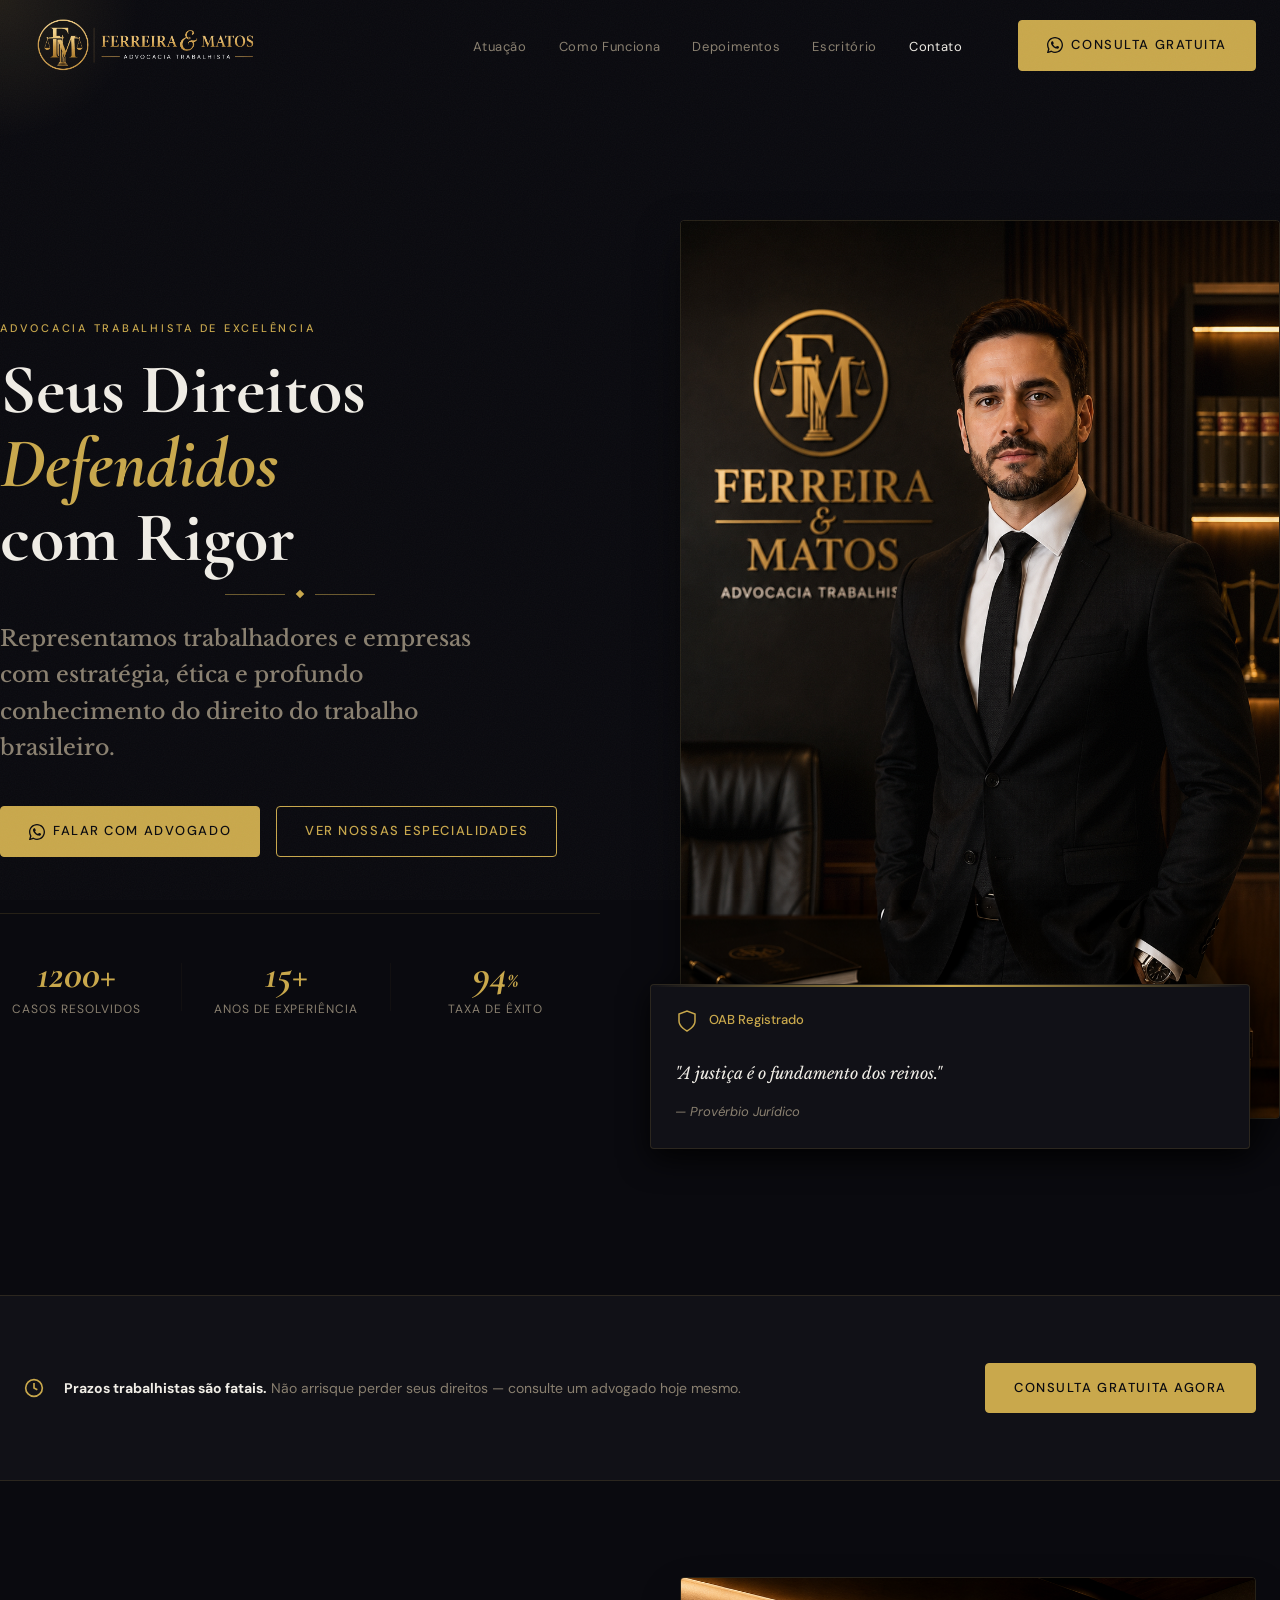
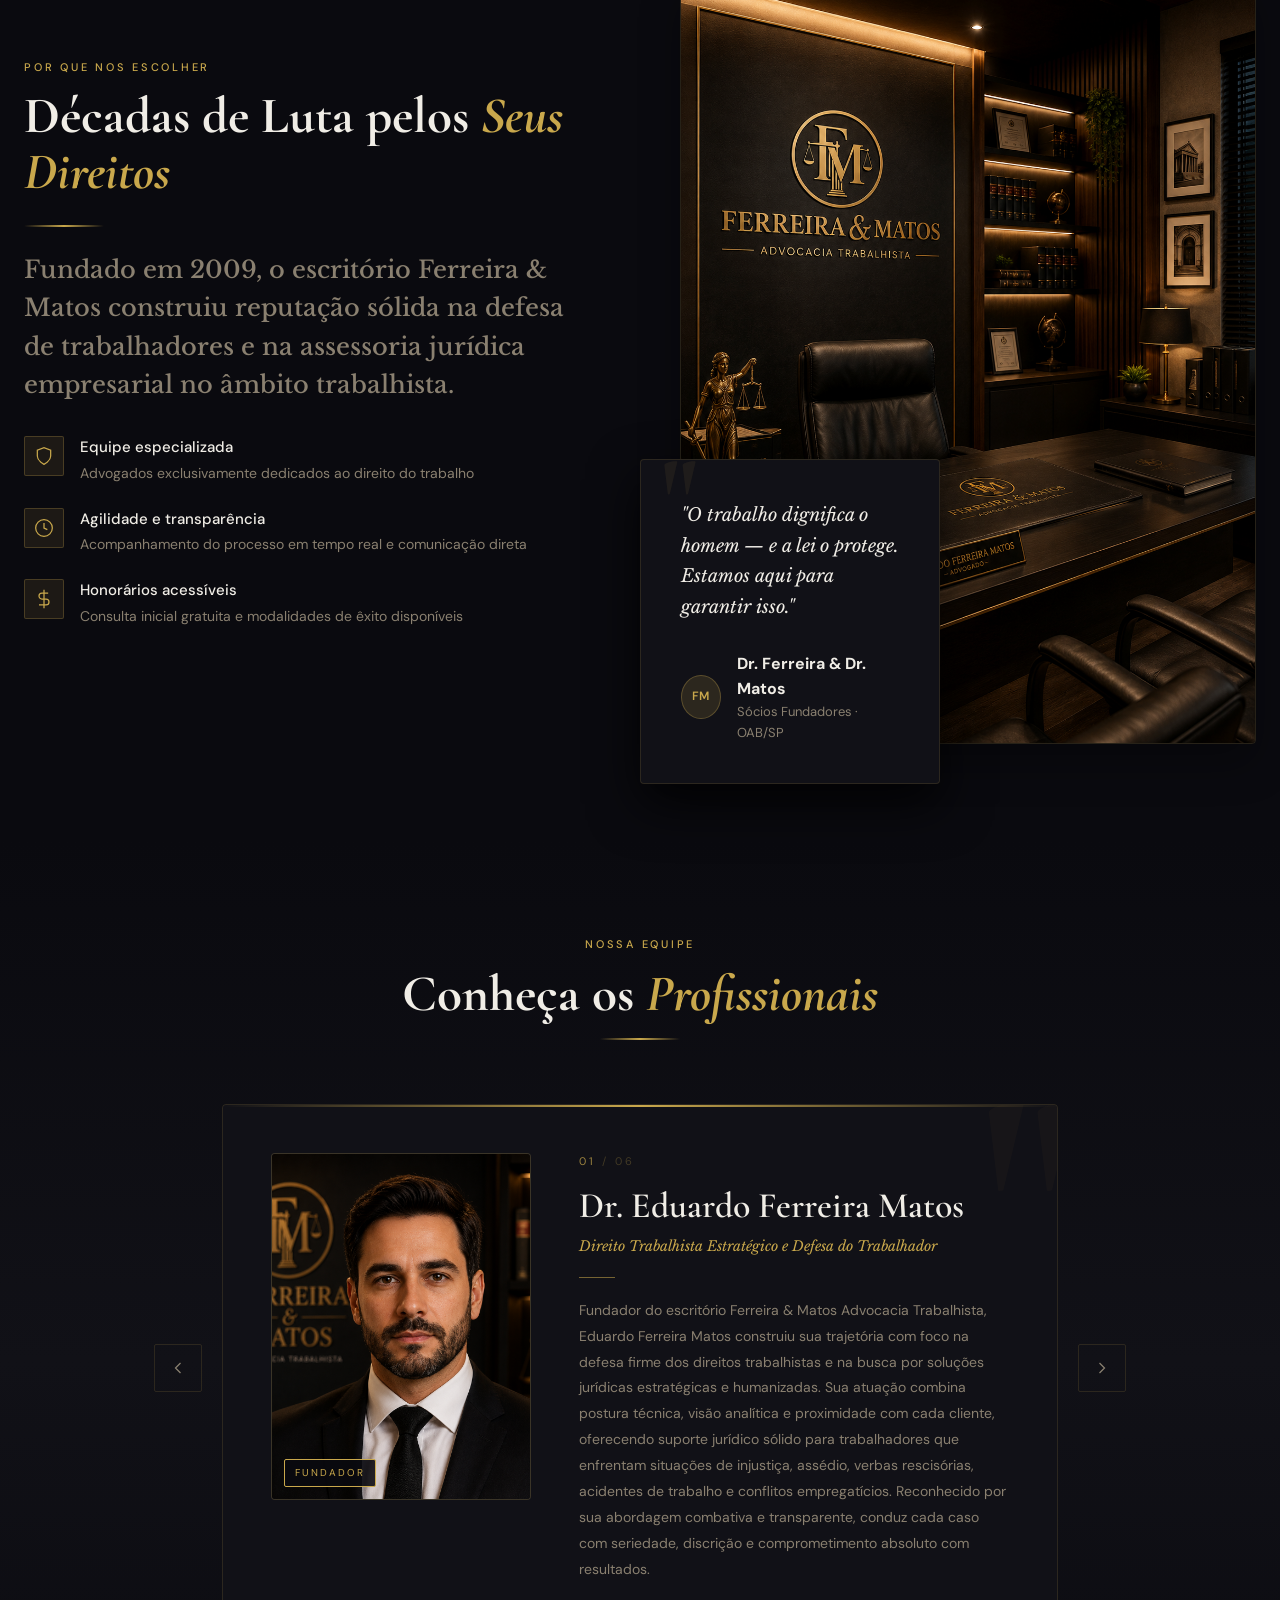
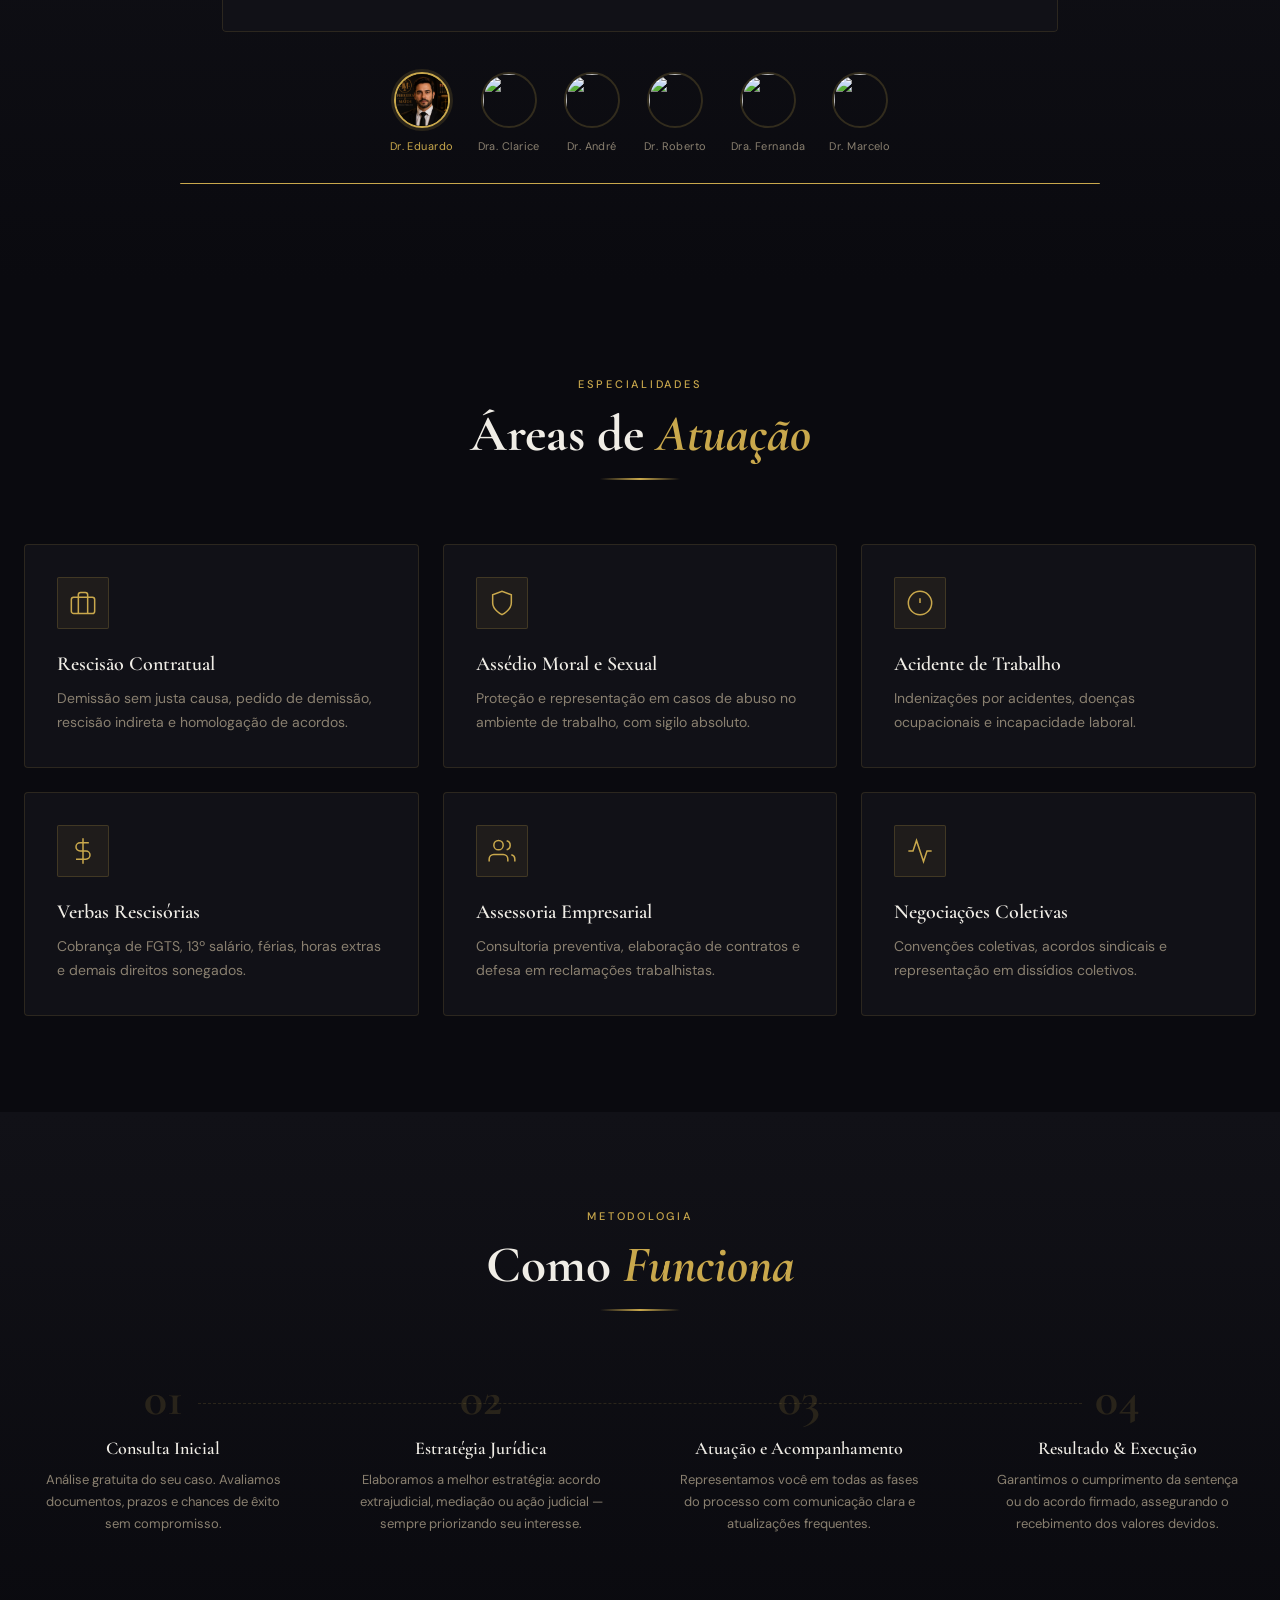
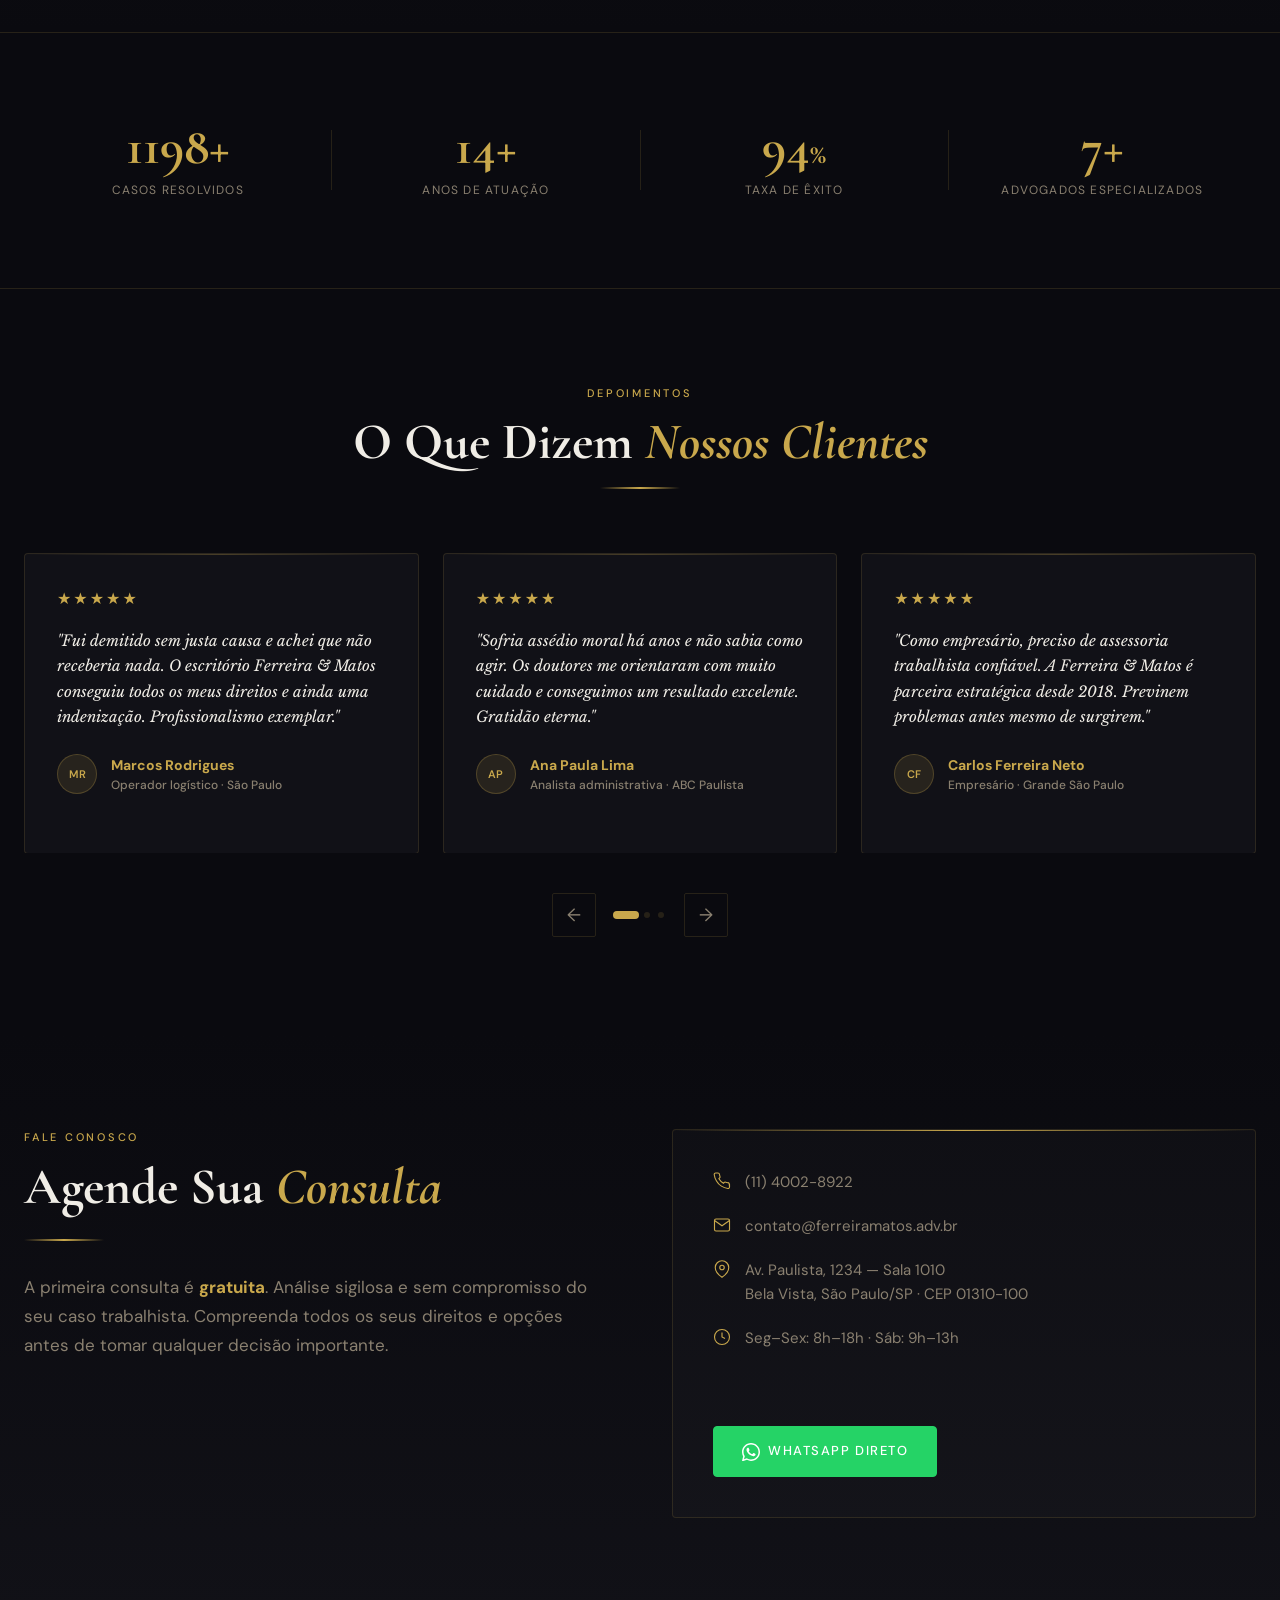
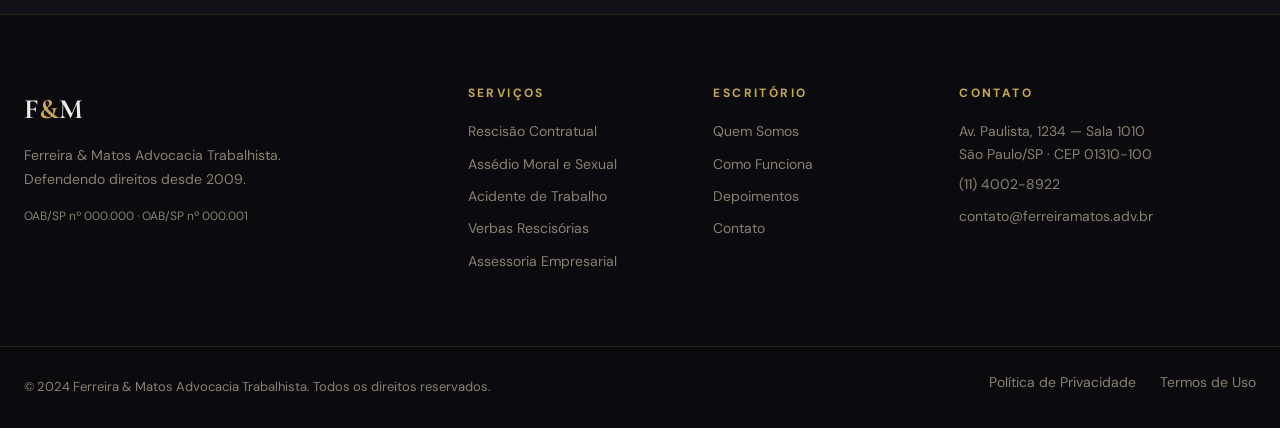
==== commit fad9f0e3: "Update styling and animations for landing page" ====
--- a/ferreira-matos/index.html
+++ b/ferreira-matos/index.html
@@ -1,1181 +1,2796 @@
 <!DOCTYPE html>
 <html lang="pt-BR">
+
 <head>
-<meta charset="UTF-8">
-<meta name="viewport" content="width=device-width, initial-scale=1.0">
-<meta name="description" content="Ferreira &amp; Matos Advocacia Trabalhista — Especialistas em direito do trabalho. Defendemos seus direitos com excelência e dedicação.">
-<title>Ferreira &amp; Matos | Advocacia Trabalhista</title>
-<link rel="preconnect" href="https://fonts.googleapis.com">
-<link rel="preconnect" href="https://fonts.gstatic.com" crossorigin>
-<link href="https://fonts.googleapis.com/css2?family=Cormorant+Garamond:ital,wght@0,400;0,600;0,700;1,400;1,600&family=DM+Sans:wght@300;400;500&family=Libre+Baskerville:ital@1&display=swap" rel="stylesheet">
-<link rel="preload" as="image" href="assets/images/advogado.png">
-<style>
-:root{
---cor-fundo:#0A0A0F;
---cor-card:#111117;
---cor-card-hover:#16161E;
---cor-primaria:#C9A84C;
---cor-primaria-soft:#D4B86A;
---cor-texto:#F0EDE6;
---cor-texto-muted:#8A8070;
---cor-divisor:rgba(201,168,76,0.15);
---font-display:'Cormorant Garamond',Georgia,serif;
---font-subtitle:'Libre Baskerville',Georgia,serif;
---font-body:'DM Sans',system-ui,sans-serif;
---radius-sm:2px;
---radius-md:4px;
---ease-smooth:cubic-bezier(0.25,0.46,0.45,0.94);
-}
-*,*::before,*::after{box-sizing:border-box;margin:0;padding:0}
-a{text-decoration:none;color:inherit}
-img{display:block;max-width:100%}
-button{background:none;border:none;cursor:pointer}
-ul{list-style:none}
-</style>
-<link rel="stylesheet" href="css/reset.css">
-<link rel="stylesheet" href="css/global.css">
-<link rel="stylesheet" href="css/components.css">
-<link rel="stylesheet" href="css/responsive.css">
+  <meta charset="UTF-8">
+  <meta name="viewport" content="width=device-width, initial-scale=1.0">
+  <meta name="description"
+    content="Ferreira &amp; Matos Advocacia Trabalhista — Especialistas em direito do trabalho. Defendemos seus direitos com excelência e dedicação.">
+  <title>Ferreira &amp; Matos | Advocacia Trabalhista</title>
+  <link rel="preconnect" href="https://fonts.googleapis.com">
+  <link rel="preconnect" href="https://fonts.gstatic.com" crossorigin>
+  <link
+    href="https://fonts.googleapis.com/css2?family=Cormorant+Garamond:ital,wght@0,400;0,600;0,700;1,400;1,600&family=DM+Sans:wght@300;400;500&family=Libre+Baskerville:ital@1&display=swap"
+    rel="stylesheet">
+  <link rel="preload" as="image" href="assets/images/advogado.png">
+  <style>
+    :root {
+      --cor-fundo: #0A0A0F;
+      --cor-card: #111117;
+      --cor-card-hover: #16161E;
+      --cor-primaria: #C9A84C;
+      --cor-primaria-soft: #D4B86A;
+      --cor-texto: #F0EDE6;
+      --cor-texto-muted: #8A8070;
+      --cor-divisor: rgba(201, 168, 76, 0.15);
+      --font-display: 'Cormorant Garamond', Georgia, serif;
+      --font-subtitle: 'Libre Baskerville', Georgia, serif;
+      --font-body: 'DM Sans', system-ui, sans-serif;
+      --radius-sm: 2px;
+      --radius-md: 4px;
+      --ease-smooth: cubic-bezier(0.25, 0.46, 0.45, 0.94);
+    }
+
+    *,
+    *::before,
+    *::after {
+      box-sizing: border-box;
+      margin: 0;
+      padding: 0
+    }
+
+    a {
+      text-decoration: none;
+      color: inherit
+    }
+
+    img {
+      display: block;
+      max-width: 100%
+    }
+
+    button {
+      background: none;
+      border: none;
+      cursor: pointer
+    }
+
+    ul {
+      list-style: none
+    }
+  </style>
+  <link rel="stylesheet" href="css/reset.css">
+  <link rel="stylesheet" href="css/global.css">
+  <link rel="stylesheet" href="css/components.css">
+  <link rel="stylesheet" href="css/responsive.css">
 </head>
+
 <body>
-<div class="grain-overlay"></div>
-<div id="scroll-progress" aria-hidden="true"></div>
-<div id="dynamic-aura"></div>
-
-<!-- PAGE LOADER -->
-<div id="page-loader">
-  <div class="loader-logo">F&amp;M</div>
-  <div class="loader-bar-track"><div class="loader-bar" id="loader-bar"></div></div>
-</div>
-
-<!-- NAV -->
-<header class="site-nav" id="site-nav" role="banner">
-  <nav class="container nav-inner" aria-label="Navegação principal">
-    <a href="#inicio" class="nav-logo" aria-label="Ferreira e Matos - Página inicial">
-      <img src="assets/images/logo.png" alt="Ferreira & Matos" class="nav-logo-img" style="height: 100px; width: auto; mix-blend-mode: screen; margin: -30px 0; object-fit: contain; transform: scale(1.2); transform-origin: left center;">
-    </a>
-    <ul class="nav-menu" role="list">
-      <li><a href="#atuacao" class="nav-link">Atuação</a></li>
-      <li><a href="#processo" class="nav-link">Como Funciona</a></li>
-      <li><a href="#depoimentos" class="nav-link">Depoimentos</a></li>
-      <li><a href="#escritorio" class="nav-link">Escritório</a></li>
-      <li><a href="#contato" class="nav-link">Contato</a></li>
-    </ul>
-    <a href="https://wa.me/5517981178802" class="btn btn-primary nav-cta" target="_blank" rel="noopener" id="nav-whatsapp-btn">
-      <svg width="16" height="16" viewBox="0 0 24 24" fill="currentColor" aria-hidden="true"><path d="M17.472 14.382c-.297-.149-1.758-.867-2.03-.967-.273-.099-.471-.148-.67.15-.197.297-.767.966-.94 1.164-.173.199-.347.223-.644.075-.297-.15-1.255-.463-2.39-1.475-.883-.788-1.48-1.761-1.653-2.059-.173-.297-.018-.458.13-.606.134-.133.298-.347.446-.52.149-.174.198-.298.298-.497.099-.198.05-.371-.025-.52-.075-.149-.669-1.612-.916-2.207-.242-.579-.487-.5-.669-.51-.173-.008-.371-.01-.57-.01-.198 0-.52.074-.792.372-.272.297-1.04 1.016-1.04 2.479 0 1.462 1.065 2.875 1.213 3.074.149.198 2.096 3.2 5.077 4.487.709.306 1.262.489 1.694.625.712.227 1.36.195 1.871.118.571-.085 1.758-.719 2.006-1.413.248-.694.248-1.289.173-1.413-.074-.124-.272-.198-.57-.347z"/><path d="M12 0C5.373 0 0 5.373 0 12c0 2.127.558 4.123 1.534 5.857L.057 23.704a.5.5 0 0 0 .614.636l5.994-1.94A11.94 11.94 0 0 0 12 24c6.627 0 12-5.373 12-12S18.627 0 12 0zm0 22a9.944 9.944 0 0 1-5.18-1.453l-.371-.222-3.853 1.246 1.205-3.743-.242-.386A9.956 9.956 0 0 1 2 12C2 6.477 6.477 2 12 2s10 4.477 10 10-4.477 10-10 10z"/></svg>
-      Consulta Gratuita
-    </a>
-    <button class="hamburger" id="hamburger" aria-label="Abrir menu" aria-expanded="false" aria-controls="mobile-menu">
-      <span></span><span></span><span></span>
-    </button>
-  </nav>
-  <div class="mobile-menu" id="mobile-menu" role="dialog" aria-label="Menu mobile" hidden>
-    <ul role="list">
-      <li><a href="#atuacao" class="mobile-link">Atuação</a></li>
-      <li><a href="#processo" class="mobile-link">Como Funciona</a></li>
-      <li><a href="#depoimentos" class="mobile-link">Depoimentos</a></li>
-      <li><a href="#escritorio" class="mobile-link">Escritório</a></li>
-      <li><a href="#contato" class="mobile-link">Contato</a></li>
-    </ul>
-    <a href="https://wa.me/5517981178802" class="btn btn-whatsapp" target="_blank" rel="noopener" style="margin-top:24px;width:100%;justify-content:center">Consulta Gratuita</a>
+  <div class="grain-overlay"></div>
+  <div id="scroll-progress" aria-hidden="true"></div>
+  <div id="dynamic-aura"></div>
+
+  <!-- PAGE LOADER -->
+  <div id="page-loader">
+    <div class="loader-logo">F&amp;M</div>
+    <div class="loader-bar-track">
+      <div class="loader-bar" id="loader-bar"></div>
+    </div>
   </div>
-</header>
-<main id="main-content">
-<!-- HERO -->
-<section class="section hero-section" id="inicio" aria-label="Seção principal">
-  <div class="container hero-inner">
-    <div class="hero-content">
-      <span class="label-section reveal">Advocacia Trabalhista de Excelência</span>
-      <h1 class="heading-display hero-title reveal">
-        Seus Direitos<br>
-        <em class="text-gold-italic">Defendidos</em><br>
-        com Rigor
-      </h1>
-      <div class="ornamental-line reveal">
-        <div class="ornamental-diamond"></div>
-      </div>
-      <p class="heading-subtitle hero-subtitle reveal">
-        Representamos trabalhadores e empresas com estratégia, ética e profundo conhecimento do direito do trabalho brasileiro.
-      </p>
-      <div class="hero-buttons reveal">
-        <a href="https://wa.me/5517981178802" class="btn btn-primary" target="_blank" rel="noopener" id="hero-whatsapp-btn">
-          <svg width="16" height="16" viewBox="0 0 24 24" fill="currentColor" aria-hidden="true"><path d="M17.472 14.382c-.297-.149-1.758-.867-2.03-.967-.273-.099-.471-.148-.67.15-.197.297-.767.966-.94 1.164-.173.199-.347.223-.644.075-.297-.15-1.255-.463-2.39-1.475-.883-.788-1.48-1.761-1.653-2.059-.173-.297-.018-.458.13-.606.134-.133.298-.347.446-.52.149-.174.198-.298.298-.497.099-.198.05-.371-.025-.52-.075-.149-.669-1.612-.916-2.207-.242-.579-.487-.5-.669-.51-.173-.008-.371-.01-.57-.01-.198 0-.52.074-.792.372-.272.297-1.04 1.016-1.04 2.479 0 1.462 1.065 2.875 1.213 3.074.149.198 2.096 3.2 5.077 4.487.709.306 1.262.489 1.694.625.712.227 1.36.195 1.871.118.571-.085 1.758-.719 2.006-1.413.248-.694.248-1.289.173-1.413-.074-.124-.272-.198-.57-.347z"/><path d="M12 0C5.373 0 0 5.373 0 12c0 2.127.558 4.123 1.534 5.857L.057 23.704a.5.5 0 0 0 .614.636l5.994-1.94A11.94 11.94 0 0 0 12 24c6.627 0 12-5.373 12-12S18.627 0 12 0zm0 22a9.944 9.944 0 0 1-5.18-1.453l-.371-.222-3.853 1.246 1.205-3.743-.242-.386A9.956 9.956 0 0 1 2 12C2 6.477 6.477 2 12 2s10 4.477 10 10-4.477 10-10 10z"/></svg>
-          Falar com Advogado
-        </a>
-        <a href="#atuacao" class="btn btn-ghost" id="hero-saiba-mais-btn">Ver Nossas Especialidades</a>
-      </div>
-      <div class="hero-stats reveal">
-        <div class="stat-item">
-          <span class="stat-num text-gold" data-count="1200">0</span>
-          <span class="stat-label">Casos Resolvidos</span>
+
+  <!-- NAV -->
+  <header class="site-nav" id="site-nav" role="banner">
+    <nav class="container nav-inner" aria-label="Navegação principal">
+      <a href="#inicio" class="nav-logo" aria-label="Ferreira e Matos - Página inicial">
+        <img src="assets/images/logo.png" alt="Ferreira & Matos" class="nav-logo-img"
+          style="height: 100px; width: auto; mix-blend-mode: screen; margin: -30px 0; object-fit: contain; transform: scale(1.2); transform-origin: left center;">
+      </a>
+      <ul class="nav-menu" role="list">
+        <li><a href="#atuacao" class="nav-link">Atuação</a></li>
+        <li><a href="#processo" class="nav-link">Como Funciona</a></li>
+        <li><a href="#depoimentos" class="nav-link">Depoimentos</a></li>
+        <li><a href="#escritorio" class="nav-link">Escritório</a></li>
+        <li><a href="#contato" class="nav-link">Contato</a></li>
+      </ul>
+      <a href="https://wa.me/5517981178802" class="btn btn-primary nav-cta" target="_blank" rel="noopener"
+        id="nav-whatsapp-btn">
+        <svg width="16" height="16" viewBox="0 0 24 24" fill="currentColor" aria-hidden="true">
+          <path
+            d="M17.472 14.382c-.297-.149-1.758-.867-2.03-.967-.273-.099-.471-.148-.67.15-.197.297-.767.966-.94 1.164-.173.199-.347.223-.644.075-.297-.15-1.255-.463-2.39-1.475-.883-.788-1.48-1.761-1.653-2.059-.173-.297-.018-.458.13-.606.134-.133.298-.347.446-.52.149-.174.198-.298.298-.497.099-.198.05-.371-.025-.52-.075-.149-.669-1.612-.916-2.207-.242-.579-.487-.5-.669-.51-.173-.008-.371-.01-.57-.01-.198 0-.52.074-.792.372-.272.297-1.04 1.016-1.04 2.479 0 1.462 1.065 2.875 1.213 3.074.149.198 2.096 3.2 5.077 4.487.709.306 1.262.489 1.694.625.712.227 1.36.195 1.871.118.571-.085 1.758-.719 2.006-1.413.248-.694.248-1.289.173-1.413-.074-.124-.272-.198-.57-.347z" />
+          <path
+            d="M12 0C5.373 0 0 5.373 0 12c0 2.127.558 4.123 1.534 5.857L.057 23.704a.5.5 0 0 0 .614.636l5.994-1.94A11.94 11.94 0 0 0 12 24c6.627 0 12-5.373 12-12S18.627 0 12 0zm0 22a9.944 9.944 0 0 1-5.18-1.453l-.371-.222-3.853 1.246 1.205-3.743-.242-.386A9.956 9.956 0 0 1 2 12C2 6.477 6.477 2 12 2s10 4.477 10 10-4.477 10-10 10z" />
+        </svg>
+        Consulta Gratuita
+      </a>
+      <button class="hamburger" id="hamburger" aria-label="Abrir menu" aria-expanded="false"
+        aria-controls="mobile-menu">
+        <span></span><span></span><span></span>
+      </button>
+    </nav>
+    <div class="mobile-menu" id="mobile-menu" role="dialog" aria-label="Menu mobile" hidden>
+      <ul role="list">
+        <li><a href="#atuacao" class="mobile-link">Atuação</a></li>
+        <li><a href="#processo" class="mobile-link">Como Funciona</a></li>
+        <li><a href="#depoimentos" class="mobile-link">Depoimentos</a></li>
+        <li><a href="#escritorio" class="mobile-link">Escritório</a></li>
+        <li><a href="#contato" class="mobile-link">Contato</a></li>
+      </ul>
+      <a href="https://wa.me/5517981178802" class="btn btn-whatsapp" target="_blank" rel="noopener"
+        style="margin-top:24px;width:100%;justify-content:center">Consulta Gratuita</a>
+    </div>
+  </header>
+  <main id="main-content">
+    <!-- HERO -->
+    <section class="section hero-section" id="inicio" aria-label="Seção principal">
+      <div class="container hero-inner">
+        <div class="hero-content">
+          <span class="label-section reveal">Advocacia Trabalhista de Excelência</span>
+          <h1 class="heading-display hero-title reveal">
+            Seus Direitos<br>
+            <em class="text-gold-italic">Defendidos</em><br>
+            com Rigor
+          </h1>
+          <div class="hero-visual-mobile" aria-hidden="true">
+            <img src="assets/images/advogado.png" alt="Dr. Ferreira" decoding="async"
+              style="width: 100%; height: auto; border-radius: var(--radius-md); border: 1px solid var(--cor-divisor); box-shadow: 0 20px 40px rgba(0,0,0,0.5);">
+          </div>
+          <div class="ornamental-line reveal">
+            <div class="ornamental-diamond"></div>
+          </div>
+          <p class="heading-subtitle hero-subtitle reveal">
+            Representamos trabalhadores e empresas com estratégia, ética e profundo conhecimento do direito do trabalho
+            brasileiro.
+          </p>
+          <div class="hero-buttons reveal">
+            <a href="https://wa.me/5517981178802" class="btn btn-primary" target="_blank" rel="noopener"
+              id="hero-whatsapp-btn">
+              <svg width="16" height="16" viewBox="0 0 24 24" fill="currentColor" aria-hidden="true">
+                <path
+                  d="M17.472 14.382c-.297-.149-1.758-.867-2.03-.967-.273-.099-.471-.148-.67.15-.197.297-.767.966-.94 1.164-.173.199-.347.223-.644.075-.297-.15-1.255-.463-2.39-1.475-.883-.788-1.48-1.761-1.653-2.059-.173-.297-.018-.458.13-.606.134-.133.298-.347.446-.52.149-.174.198-.298.298-.497.099-.198.05-.371-.025-.52-.075-.149-.669-1.612-.916-2.207-.242-.579-.487-.5-.669-.51-.173-.008-.371-.01-.57-.01-.198 0-.52.074-.792.372-.272.297-1.04 1.016-1.04 2.479 0 1.462 1.065 2.875 1.213 3.074.149.198 2.096 3.2 5.077 4.487.709.306 1.262.489 1.694.625.712.227 1.36.195 1.871.118.571-.085 1.758-.719 2.006-1.413.248-.694.248-1.289.173-1.413-.074-.124-.272-.198-.57-.347z" />
+                <path
+                  d="M12 0C5.373 0 0 5.373 0 12c0 2.127.558 4.123 1.534 5.857L.057 23.704a.5.5 0 0 0 .614.636l5.994-1.94A11.94 11.94 0 0 0 12 24c6.627 0 12-5.373 12-12S18.627 0 12 0zm0 22a9.944 9.944 0 0 1-5.18-1.453l-.371-.222-3.853 1.246 1.205-3.743-.242-.386A9.956 9.956 0 0 1 2 12C2 6.477 6.477 2 12 2s10 4.477 10 10-4.477 10-10 10z" />
+              </svg>
+              Falar com Advogado
+            </a>
+            <a href="#atuacao" class="btn btn-ghost" id="hero-saiba-mais-btn">Ver Nossas Especialidades</a>
+          </div>
+          <div class="hero-stats reveal">
+            <div class="stat-item">
+              <span class="stat-num text-gold" data-count="1200">0</span>
+              <span class="stat-label">Casos Resolvidos</span>
+            </div>
+            <div class="stat-divider"></div>
+            <div class="stat-item">
+              <span class="stat-num text-gold" data-count="15">0</span>
+              <span class="stat-label">Anos de Experiência</span>
+            </div>
+            <div class="stat-divider"></div>
+            <div class="stat-item">
+              <span class="stat-num text-gold">94<small>%</small></span>
+              <span class="stat-label">Taxa de Êxito</span>
+            </div>
+          </div>
         </div>
-        <div class="stat-divider"></div>
-        <div class="stat-item">
-          <span class="stat-num text-gold" data-count="15">0</span>
-          <span class="stat-label">Anos de Experiência</span>
-        </div>
-        <div class="stat-divider"></div>
-        <div class="stat-item">
-          <span class="stat-num text-gold">94<small>%</small></span>
-          <span class="stat-label">Taxa de Êxito</span>
+        <div class="hero-visual" aria-hidden="true" style="position: relative;">
+          <img src="assets/images/advogado.png" alt="Dr. Ferreira" fetchpriority="high" decoding="async"
+            style="width: 100%; height: auto; border-radius: var(--radius-md); border: 1px solid var(--cor-divisor); box-shadow: 0 20px 40px rgba(0,0,0,0.5);">
+          <div class="hero-visual-card"
+            style="position: absolute; bottom: -30px; left: -30px; right: 30px; padding: 24px; z-index: 2; box-shadow: 0 10px 30px rgba(0,0,0,0.8);">
+            <div class="hero-visual-badge">
+              <svg width="24" height="24" viewBox="0 0 24 24" fill="none" stroke="currentColor" stroke-width="1.5">
+                <path d="M12 22s8-4 8-10V5l-8-3-8 3v7c0 6 8 10 8 10z" />
+              </svg>
+              <span>OAB Registrado</span>
+            </div>
+            <blockquote class="hero-visual-quote" style="font-size: 16px;">
+              "A justiça é o fundamento dos reinos."
+            </blockquote>
+            <cite class="hero-visual-cite">— Provérbio Jurídico</cite>
+          </div>
         </div>
       </div>
+    </section>
+
+    <!-- URGENCY BAR -->
+    <div class="urgency-bar section-sm" aria-label="Aviso de prazo">
+      <div class="container urgency-inner">
+        <svg width="20" height="20" viewBox="0 0 24 24" fill="none" stroke="currentColor" stroke-width="2"
+          aria-hidden="true">
+          <circle cx="12" cy="12" r="10" />
+          <polyline points="12 6 12 12 16 14" />
+        </svg>
+        <p><strong>Prazos trabalhistas são fatais.</strong> Não arrisque perder seus direitos — consulte um advogado
+          hoje mesmo.</p>
+        <a href="https://wa.me/5517981178802" class="btn btn-primary" target="_blank" rel="noopener"
+          id="urgency-btn">Consulta Gratuita Agora</a>
+      </div>
     </div>
-    <div class="hero-visual" aria-hidden="true" style="position: relative;">
-      <img src="assets/images/advogado.png" alt="Dr. Ferreira" fetchpriority="high" decoding="async" style="width: 100%; height: auto; border-radius: var(--radius-md); border: 1px solid var(--cor-divisor); box-shadow: 0 20px 40px rgba(0,0,0,0.5);">
-      <div class="hero-visual-card" style="position: absolute; bottom: -30px; left: -30px; right: 30px; padding: 24px; z-index: 2; box-shadow: 0 10px 30px rgba(0,0,0,0.8);">
-        <div class="hero-visual-badge">
-          <svg width="24" height="24" viewBox="0 0 24 24" fill="none" stroke="currentColor" stroke-width="1.5"><path d="M12 22s8-4 8-10V5l-8-3-8 3v7c0 6 8 10 8 10z"/></svg>
-          <span>OAB Registrado</span>
+    <!-- WHY US -->
+    <section class="section" id="escritorio" aria-labelledby="why-heading">
+      <div class="container why-grid">
+        <div class="why-content" style="position: relative; z-index: 10;">
+          <span class="label-section reveal">Por Que Nos Escolher</span>
+          <h2 class="heading-section reveal" id="why-heading">Décadas de Luta pelos <em class="text-gold-italic">Seus
+              Direitos</em></h2>
+          <div class="gold-divider reveal" style="margin:24px 0"></div>
+          <p class="heading-subtitle reveal" style="margin-bottom:32px">Fundado em 2009, o escritório Ferreira &amp;
+            Matos construiu reputação sólida na defesa de trabalhadores e na assessoria jurídica empresarial no âmbito
+            trabalhista.</p>
+          <ul class="why-list reveal">
+            <li class="why-item">
+              <div class="why-icon" aria-hidden="true">
+                <svg width="20" height="20" viewBox="0 0 24 24" fill="none" stroke="currentColor" stroke-width="1.5">
+                  <path d="M12 22s8-4 8-10V5l-8-3-8 3v7c0 6 8 10 8 10z" />
+                </svg>
+              </div>
+              <div>
+                <strong>Equipe especializada</strong>
+                <p class="text-muted">Advogados exclusivamente dedicados ao direito do trabalho</p>
+              </div>
+            </li>
+            <li class="why-item">
+              <div class="why-icon" aria-hidden="true">
+                <svg width="20" height="20" viewBox="0 0 24 24" fill="none" stroke="currentColor" stroke-width="1.5">
+                  <circle cx="12" cy="12" r="10" />
+                  <polyline points="12 6 12 12 16 14" />
+                </svg>
+              </div>
+              <div>
+                <strong>Agilidade e transparência</strong>
+                <p class="text-muted">Acompanhamento do processo em tempo real e comunicação direta</p>
+              </div>
+            </li>
+            <li class="why-item">
+              <div class="why-icon" aria-hidden="true">
+                <svg width="20" height="20" viewBox="0 0 24 24" fill="none" stroke="currentColor" stroke-width="1.5">
+                  <line x1="12" y1="1" x2="12" y2="23" />
+                  <path d="M17 5H9.5a3.5 3.5 0 0 0 0 7h5a3.5 3.5 0 0 1 0 7H6" />
+                </svg>
+              </div>
+              <div>
+                <strong>Honorários acessíveis</strong>
+                <p class="text-muted">Consulta inicial gratuita e modalidades de êxito disponíveis</p>
+              </div>
+            </li>
+          </ul>
         </div>
-        <blockquote class="hero-visual-quote" style="font-size: 16px;">
-          "A justiça é o fundamento dos reinos."
-        </blockquote>
-        <cite class="hero-visual-cite">— Provérbio Jurídico</cite>
+        <div class="why-visual reveal-right" style="position: relative;">
+          <div class="why-image">
+            <img src="assets/images/escritorio.png" alt="Escritório Ferreira & Matos" loading="lazy" decoding="async"
+              style="width: 100%; height: auto; border-radius: var(--radius-md); border: 1px solid var(--cor-divisor); box-shadow: 0 20px 40px rgba(0,0,0,0.3);">
+          </div>
+          <div class="why-quote-card"
+            style="position: absolute; bottom: -40px; left: -40px; right: 40px; z-index: 10; box-shadow: 0 20px 50px rgba(0,0,0,0.8);">
+            <p class="why-quote-text">"O trabalho dignifica o homem — e a lei o protege. Estamos aqui para garantir
+              isso."</p>
+            <div class="why-quote-author">
+              <div class="why-quote-avatar" aria-hidden="true">FM</div>
+              <div>
+                <strong>Dr. Ferreira &amp; Dr. Matos</strong>
+                <span class="text-muted" style="font-size:13px;display:block">Sócios Fundadores · OAB/SP</span>
+              </div>
+            </div>
+          </div>
+        </div>
+      </div>
+    </section>
+
+    <!-- NOSSA EQUIPE -->
+    <section class="section team-section" id="equipe" aria-labelledby="equipe-heading">
+      <div class="container">
+        <div style="text-align:center;max-width:600px;margin:0 auto 64px">
+          <span class="label-section reveal">Nossa Equipe</span>
+          <h2 class="heading-section reveal" id="equipe-heading">Conheça os <em
+              class="text-gold-italic">Profissionais</em></h2>
+          <div class="gold-divider reveal"></div>
+        </div>
+      </div>
+      <div class="team-carousel-outer">
+        <button class="team-arrow" id="team-prev" aria-label="Profissional anterior">
+          <svg width="20" height="20" viewBox="0 0 24 24" fill="none" stroke="currentColor" stroke-width="1.5"
+            aria-hidden="true">
+            <polyline points="15 18 9 12 15 6" />
+          </svg>
+        </button>
+        <div class="team-viewport" aria-live="polite" aria-atomic="true">
+          <div class="team-track" id="team-track">
+
+            <div class="team-card" role="group" aria-label="Profissional 1 de 6">
+              <div class="team-photo-wrap">
+                <img src="assets/images/advdono.png" alt="Dr. Eduardo Ferreira Matos" class="team-photo" loading="lazy"
+                  decoding="async">
+                <div class="team-photo-badge">Fundador</div>
+              </div>
+              <div class="team-info">
+                <span class="team-counter">01 <span style="opacity:0.35">/ 06</span></span>
+                <h3 class="team-name">Dr. Eduardo Ferreira Matos</h3>
+                <p class="team-role">Direito Trabalhista Estratégico e Defesa do Trabalhador</p>
+                <div class="team-rule"></div>
+                <p class="team-bio">Fundador do escritório Ferreira &amp; Matos Advocacia Trabalhista, Eduardo Ferreira
+                  Matos construiu sua trajetória com foco na defesa firme dos direitos trabalhistas e na busca por
+                  soluções jurídicas estratégicas e humanizadas. Sua atuação combina postura técnica, visão analítica e
+                  proximidade com cada cliente, oferecendo suporte jurídico sólido para trabalhadores que enfrentam
+                  situações de injustiça, assédio, verbas rescisórias, acidentes de trabalho e conflitos empregatícios.
+                  Reconhecido por sua abordagem combativa e transparente, conduz cada caso com seriedade, discrição e
+                  comprometimento absoluto com resultados.</p>
+              </div>
+            </div>
+
+            <div class="team-card" role="group" aria-label="Profissional 2 de 6">
+              <div class="team-photo-wrap">
+                <img src="assets/images/adv2.png" alt="Dra. Clarice Mendes" class="team-photo" loading="lazy"
+                  decoding="async">
+              </div>
+              <div class="team-info">
+                <span class="team-counter">02 <span style="opacity:0.35">/ 06</span></span>
+                <h3 class="team-name">Dra. Clarice Mendes</h3>
+                <p class="team-role">Defesa Patronal e Estratégia Sindical</p>
+                <div class="team-rule"></div>
+                <p class="team-bio">Com mais de 25 anos de experiência, a Dra. Clarice Mendes é referência na defesa de
+                  grandes corporações. Sua atuação foca na gestão de passivos trabalhistas de alto valor e na negociação
+                  estratégica com sindicatos. Conhecida por sua postura firme e analítica, elabora planos preventivos
+                  para empresas que buscam mitigar riscos legais antes que se tornem litígios, unindo rigor técnico e
+                  visão estratégica em cada causa.</p>
+              </div>
+            </div>
+
+            <div class="team-card" role="group" aria-label="Profissional 3 de 6">
+              <div class="team-photo-wrap">
+                <img src="assets/images/adv1.png" alt="Dr. André Santos" class="team-photo" loading="lazy"
+                  decoding="async">
+              </div>
+              <div class="team-info">
+                <span class="team-counter">03 <span style="opacity:0.35">/ 06</span></span>
+                <h3 class="team-name">Dr. André Santos</h3>
+                <p class="team-role">Defesa do Trabalhador e Ações Coletivas</p>
+                <div class="team-rule"></div>
+                <p class="team-bio">Advogado dinâmico e combativo, especializado na defesa dos direitos individuais e
+                  coletivos dos trabalhadores. Com uma abordagem próxima e empática, destaca-se em ações que envolvem
+                  assédio moral, horas extras não pagas e reconhecimento de vínculo empregatício. Sua energia e
+                  determinação o tornam um defensor incansável na busca por justiça para cada cliente atendido.</p>
+              </div>
+            </div>
+
+            <div class="team-card" role="group" aria-label="Profissional 4 de 6">
+              <div class="team-photo-wrap">
+                <img src="assets/images/adv3.png" alt="Dr. Roberto Almeida" class="team-photo" loading="lazy"
+                  decoding="async">
+              </div>
+              <div class="team-info">
+                <span class="team-counter">04 <span style="opacity:0.35">/ 06</span></span>
+                <h3 class="team-name">Dr. Roberto Almeida</h3>
+                <p class="team-role">Contencioso Trabalhista Complexo</p>
+                <div class="team-rule"></div>
+                <p class="team-bio">Advogado sênior com vasta experiência em tribunal. Sua atuação é focada no
+                  contencioso trabalhista de alta complexidade, defendendo clientes em instâncias superiores.
+                  Reconhecido pelo vasto conhecimento jurídico e pela qualidade impecável de suas sustentações orais, é
+                  o advogado procurado quando o caso exige profundo entendimento da jurisprudência e uma estratégia de
+                  defesa sofisticada.</p>
+              </div>
+            </div>
+
+            <div class="team-card" role="group" aria-label="Profissional 5 de 6">
+              <div class="team-photo-wrap">
+                <img src="assets/images/adv5.png" alt="Dra. Fernanda Oliveira" class="team-photo" loading="lazy"
+                  decoding="async">
+              </div>
+              <div class="team-info">
+                <span class="team-counter">05 <span style="opacity:0.35">/ 06</span></span>
+                <h3 class="team-name">Dra. Fernanda Oliveira</h3>
+                <p class="team-role">Compliance Trabalhista e Novas Modalidades de Trabalho</p>
+                <div class="team-rule"></div>
+                <p class="team-bio">Na vanguarda do direito do trabalho digital, a Dra. Fernanda assessora empresas na
+                  implementação de programas de compliance trabalhista, garantindo conformidade com as leis em constante
+                  evolução. Sua especialidade inclui teletrabalho, economia dos aplicativos (gig economy) e privacidade
+                  de dados dos funcionários, oferecendo soluções jurídicas inovadoras e seguras para o cenário
+                  contemporâneo.</p>
+              </div>
+            </div>
+
+            <div class="team-card" role="group" aria-label="Profissional 6 de 6">
+              <div class="team-photo-wrap">
+                <img src="assets/images/adv4.png" alt="Dr. Marcelo Nogueira" class="team-photo" loading="lazy"
+                  decoding="async">
+              </div>
+              <div class="team-info">
+                <span class="team-counter">06 <span style="opacity:0.35">/ 06</span></span>
+                <h3 class="team-name">Dr. Marcelo Nogueira</h3>
+                <p class="team-role">Saúde Ocupacional e Acidentes de Trabalho</p>
+                <div class="team-rule"></div>
+                <p class="team-bio">Com forte atuação em litígios envolvendo acidentes de trabalho e doenças
+                  ocupacionais, o Dr. Marcelo Nogueira é especialista na defesa de direitos indenizatórios. Também
+                  presta consultoria preventiva para empresas, visando a adequação às normas regulamentadoras (NRs). Sua
+                  visão técnica e detalhista garante não apenas reparação justa para o trabalhador, mas também a criação
+                  de ambientes laborais mais seguros.</p>
+              </div>
+            </div>
+
+          </div>
+        </div>
+        <button class="team-arrow" id="team-next" aria-label="Próximo profissional">
+          <svg width="20" height="20" viewBox="0 0 24 24" fill="none" stroke="currentColor" stroke-width="1.5"
+            aria-hidden="true">
+            <polyline points="9 18 15 12 9 6" />
+          </svg>
+        </button>
+      </div>
+      <div class="container">
+        <div class="team-thumbs" id="team-thumbs" role="tablist" aria-label="Navegar entre profissionais">
+          <button class="team-thumb active" role="tab" aria-selected="true" aria-label="Dr. Eduardo Ferreira Matos"
+            data-idx="0">
+            <img src="assets/images/advdono.png" alt="">
+            <span>Dr. Eduardo</span>
+          </button>
+          <button class="team-thumb" role="tab" aria-selected="false" aria-label="Dra. Clarice Mendes" data-idx="1">
+            <img src="assets/images/adv2.png" alt="">
+            <span>Dra. Clarice</span>
+          </button>
+          <button class="team-thumb" role="tab" aria-selected="false" aria-label="Dr. André Santos" data-idx="2">
+            <img src="assets/images/adv1.png" alt="">
+            <span>Dr. André</span>
+          </button>
+          <button class="team-thumb" role="tab" aria-selected="false" aria-label="Dr. Roberto Almeida" data-idx="3">
+            <img src="assets/images/adv3.png" alt="">
+            <span>Dr. Roberto</span>
+          </button>
+          <button class="team-thumb" role="tab" aria-selected="false" aria-label="Dra. Fernanda Oliveira" data-idx="4">
+            <img src="assets/images/adv5.png" alt="">
+            <span>Dra. Fernanda</span>
+          </button>
+          <button class="team-thumb" role="tab" aria-selected="false" aria-label="Dr. Marcelo Nogueira" data-idx="5">
+            <img src="assets/images/adv4.png" alt="">
+            <span>Dr. Marcelo</span>
+          </button>
+        </div>
+        <div class="team-progress-bar" aria-hidden="true">
+          <div class="team-progress-fill" id="team-progress"></div>
+        </div>
+      </div>
+    </section>
+
+    <!-- AREAS DE ATUAÇÃO -->
+    <section class="section" id="atuacao" aria-labelledby="atuacao-heading">
+      <div class="container">
+        <div style="text-align:center;max-width:600px;margin:0 auto 64px">
+          <span class="label-section reveal">Especialidades</span>
+          <h2 class="heading-section reveal" id="atuacao-heading">Áreas de <em class="text-gold-italic">Atuação</em>
+          </h2>
+          <div class="gold-divider reveal"></div>
+        </div>
+        <div class="cards-grid">
+          <article class="card-service reveal-scale" tabindex="0" onclick="openModal(this)" data-service="rescisao">
+            <div class="card-service-icon" aria-hidden="true">
+              <svg width="28" height="28" viewBox="0 0 24 24" fill="none" stroke="currentColor" stroke-width="1.3">
+                <rect x="2" y="7" width="20" height="14" rx="2" />
+                <path d="M16 21V5a2 2 0 0 0-2-2h-4a2 2 0 0 0-2 2v16" />
+              </svg>
+            </div>
+            <h3>Rescisão Contratual</h3>
+            <p class="text-muted service-summary">Demissão sem justa causa, pedido de demissão, rescisão indireta e
+              homologação de acordos.</p>
+            <div class="card-details" style="display: none;">
+              <p class="text-muted" style="line-height:1.8; font-size:16px;">Analisamos seu Termo de Rescisão para
+                garantir que todas as verbas devidas, incluindo férias, 13º salário, horas extras e multas sobre o FGTS
+                sejam rigorosamente pagas. Também atuamos na reversão de justa causa indevida e no reconhecimento de
+                rescisão indireta quando a empresa descumpre o contrato.</p>
+              <a href="https://wa.me/5517981178802" class="btn btn-primary"
+                style="margin-top: 32px; width: 100%; justify-content: center;" target="_blank">Avaliar Minha
+                Rescisão</a>
+            </div>
+            <span class="card-service-arrow" aria-hidden="true">→</span>
+          </article>
+          <article class="card-service reveal-scale" tabindex="0" onclick="openModal(this)" data-service="assedio">
+            <div class="card-service-icon" aria-hidden="true">
+              <svg width="28" height="28" viewBox="0 0 24 24" fill="none" stroke="currentColor" stroke-width="1.3">
+                <path d="M12 22s8-4 8-10V5l-8-3-8 3v7c0 6 8 10 8 10z" />
+              </svg>
+            </div>
+            <h3>Assédio Moral e Sexual</h3>
+            <p class="text-muted service-summary">Proteção e representação em casos de abuso no ambiente de trabalho,
+              com sigilo absoluto.</p>
+            <div class="card-details" style="display: none;">
+              <p class="text-muted" style="line-height:1.8; font-size:16px;">Oferecemos acolhimento sigiloso para
+                vítimas de pressões abusivas, metas inatingíveis, isolamento ou propostas indecorosas no ambiente de
+                trabalho. Construímos acervos probatórios sólidos para buscar a responsabilização da empresa e justa
+                indenização por danos morais, garantindo a dignidade do trabalhador.</p>
+              <a href="https://wa.me/5517981178802" class="btn btn-primary"
+                style="margin-top: 32px; width: 100%; justify-content: center;" target="_blank">Falar em Sigilo com
+                Advogado</a>
+            </div>
+            <span class="card-service-arrow" aria-hidden="true">→</span>
+          </article>
+          <article class="card-service reveal-scale" tabindex="0" onclick="openModal(this)" data-service="acidente">
+            <div class="card-service-icon" aria-hidden="true">
+              <svg width="28" height="28" viewBox="0 0 24 24" fill="none" stroke="currentColor" stroke-width="1.3">
+                <circle cx="12" cy="12" r="10" />
+                <line x1="12" y1="8" x2="12" y2="12" />
+                <line x1="12" y1="16" x2="12.01" y2="16" />
+              </svg>
+            </div>
+            <h3>Acidente de Trabalho</h3>
+            <p class="text-muted service-summary">Indenizações por acidentes, doenças ocupacionais e incapacidade
+              laboral.</p>
+            <div class="card-details" style="display: none;">
+              <p class="text-muted" style="line-height:1.8; font-size:16px;">Atuamos para garantir indenizações por
+                danos morais, estéticos e materiais em casos de acidentes típicos ou doenças ocupacionais (como LER/DORT
+                e Burnout). Buscamos assegurar a estabilidade provisória do trabalhador e pleiteamos pensão vitalícia
+                quando ocorre perda ou redução permanente da capacidade de trabalho.</p>
+              <a href="https://wa.me/5517981178802" class="btn btn-primary"
+                style="margin-top: 32px; width: 100%; justify-content: center;" target="_blank">Consultar Direitos de
+                Indenização</a>
+            </div>
+            <span class="card-service-arrow" aria-hidden="true">→</span>
+          </article>
+          <article class="card-service reveal-scale" tabindex="0" onclick="openModal(this)" data-service="verbas">
+            <div class="card-service-icon" aria-hidden="true">
+              <svg width="28" height="28" viewBox="0 0 24 24" fill="none" stroke="currentColor" stroke-width="1.3">
+                <line x1="12" y1="1" x2="12" y2="23" />
+                <path d="M17 5H9.5a3.5 3.5 0 0 0 0 7h5a3.5 3.5 0 0 1 0 7H6" />
+              </svg>
+            </div>
+            <h3>Verbas Rescisórias</h3>
+            <p class="text-muted service-summary">Cobrança de FGTS, 13º salário, férias, horas extras e demais direitos
+              sonegados.</p>
+            <div class="card-details" style="display: none;">
+              <p class="text-muted" style="line-height:1.8; font-size:16px;">Levantamos todo o passivo gerado por
+                violações sutis no seu contrato. Acionamos a justiça para a cobrança de horas extras não pagas, ausência
+                de adicionais (noturno, insalubridade, periculosidade), equiparação salarial devida e recolhimentos de
+                FGTS atrasados ou inexistentes.</p>
+              <a href="https://wa.me/5517981178802" class="btn btn-primary"
+                style="margin-top: 32px; width: 100%; justify-content: center;" target="_blank">Revisar Verbas
+                Trabalhistas</a>
+            </div>
+            <span class="card-service-arrow" aria-hidden="true">→</span>
+          </article>
+          <article class="card-service reveal-scale" tabindex="0" onclick="openModal(this)" data-service="empresarial">
+            <div class="card-service-icon" aria-hidden="true">
+              <svg width="28" height="28" viewBox="0 0 24 24" fill="none" stroke="currentColor" stroke-width="1.3">
+                <path d="M17 21v-2a4 4 0 0 0-4-4H5a4 4 0 0 0-4 4v2" />
+                <circle cx="9" cy="7" r="4" />
+                <path d="M23 21v-2a4 4 0 0 0-3-3.87" />
+                <path d="M16 3.13a4 4 0 0 1 0 7.75" />
+              </svg>
+            </div>
+            <h3>Assessoria Empresarial</h3>
+            <p class="text-muted service-summary">Consultoria preventiva, elaboração de contratos e defesa em
+              reclamações trabalhistas.</p>
+            <div class="card-details" style="display: none;">
+              <p class="text-muted" style="line-height:1.8; font-size:16px;">Oferecemos blindagem jurídica para seu
+                negócio. Atuamos com compliance trabalhista (auditorias em folha e RH), elaboração de contratos
+                eficientes (banco de horas, teletrabalho, PJ) e defesa judicial estratégica, reduzindo o provisionamento
+                de passivos trabalhistas da sua empresa de maneira substancial.</p>
+              <a href="https://wa.me/5517981178802" class="btn btn-primary"
+                style="margin-top: 32px; width: 100%; justify-content: center;" target="_blank">Solicitar Reunião
+                Estratégica</a>
+            </div>
+            <span class="card-service-arrow" aria-hidden="true">→</span>
+          </article>
+          <article class="card-service reveal-scale" tabindex="0" onclick="openModal(this)" data-service="coletivas">
+            <div class="card-service-icon" aria-hidden="true">
+              <svg width="28" height="28" viewBox="0 0 24 24" fill="none" stroke="currentColor" stroke-width="1.3">
+                <polyline points="22 12 18 12 15 21 9 3 6 12 2 12" />
+              </svg>
+            </div>
+            <h3>Negociações Coletivas</h3>
+            <p class="text-muted service-summary">Convenções coletivas, acordos sindicais e representação em dissídios
+              coletivos.</p>
+            <div class="card-details" style="display: none;">
+              <p class="text-muted" style="line-height:1.8; font-size:16px;">A representação junto a Sindicatos exige
+                técnica e tato político. Nossa banca conduz mediações e firma Acordos Coletivos (ACT) valendo-se do
+                'negociado sobre o legislado' para garantir flexibilidade nas jornadas. Também atuamos vigorosamente em
+                Dissídios Coletivos e casos de movimentos paredistas (greves).</p>
+              <a href="https://wa.me/5517981178802" class="btn btn-primary"
+                style="margin-top: 32px; width: 100%; justify-content: center;" target="_blank">Falar com Advogado
+                Parceiro</a>
+            </div>
+            <span class="card-service-arrow" aria-hidden="true">→</span>
+          </article>
+        </div>
+      </div>
+    </section>
+    <!-- PROCESSO -->
+    <section class="section" id="processo" aria-labelledby="processo-heading"
+      style="background:linear-gradient(180deg,var(--cor-card) 0%,var(--cor-fundo) 100%)">
+      <div class="container">
+        <div style="text-align:center;max-width:600px;margin:0 auto 64px">
+          <span class="label-section reveal">Metodologia</span>
+          <h2 class="heading-section reveal" id="processo-heading">Como <em class="text-gold-italic">Funciona</em></h2>
+          <div class="gold-divider reveal"></div>
+        </div>
+        <div class="process-steps">
+          <div class="process-step reveal">
+            <div class="process-num" aria-hidden="true">01</div>
+            <h3>Consulta Inicial</h3>
+            <p class="text-muted">Análise gratuita do seu caso. Avaliamos documentos, prazos e chances de êxito sem
+              compromisso.</p>
+          </div>
+          <div class="process-step reveal">
+            <div class="process-num" aria-hidden="true">02</div>
+            <h3>Estratégia Jurídica</h3>
+            <p class="text-muted">Elaboramos a melhor estratégia: acordo extrajudicial, mediação ou ação judicial —
+              sempre priorizando seu interesse.</p>
+          </div>
+          <div class="process-step reveal">
+            <div class="process-num" aria-hidden="true">03</div>
+            <h3>Atuação e Acompanhamento</h3>
+            <p class="text-muted">Representamos você em todas as fases do processo com comunicação clara e atualizações
+              frequentes.</p>
+          </div>
+          <div class="process-step reveal">
+            <div class="process-num" aria-hidden="true">04</div>
+            <h3>Resultado &amp; Execução</h3>
+            <p class="text-muted">Garantimos o cumprimento da sentença ou do acordo firmado, assegurando o recebimento
+              dos valores devidos.</p>
+          </div>
+        </div>
+      </div>
+    </section>
+
+    <!-- MÉTRICAS -->
+    <section class="section-sm metrics-section" aria-label="Números do escritório">
+      <div class="container">
+        <div class="metrics-grid">
+          <div class="metric-item reveal">
+            <span class="metric-num text-gold" data-count="1200">0</span>
+            <span class="metric-label">Casos resolvidos</span>
+          </div>
+          <div class="metric-divider" aria-hidden="true"></div>
+          <div class="metric-item reveal">
+            <span class="metric-num text-gold" data-count="15">0</span>
+            <span class="metric-label">Anos de atuação</span>
+          </div>
+          <div class="metric-divider" aria-hidden="true"></div>
+          <div class="metric-item reveal">
+            <span class="metric-num text-gold">94<small>%</small></span>
+            <span class="metric-label">Taxa de êxito</span>
+          </div>
+          <div class="metric-divider" aria-hidden="true"></div>
+          <div class="metric-item reveal">
+            <span class="metric-num text-gold" data-count="8">0</span>
+            <span class="metric-label">Advogados especializados</span>
+          </div>
+        </div>
+      </div>
+    </section>
+
+    <!-- DEPOIMENTOS -->
+    <section class="section" id="depoimentos" aria-labelledby="depoimentos-heading">
+      <div class="container">
+        <div style="text-align:center;max-width:600px;margin:0 auto 64px">
+          <span class="label-section reveal">Depoimentos</span>
+          <h2 class="heading-section reveal" id="depoimentos-heading">O Que Dizem <em class="text-gold-italic">Nossos
+              Clientes</em></h2>
+          <div class="gold-divider reveal"></div>
+        </div>
+        <div class="carousel-container reveal">
+          <div class="carousel-track-wrapper">
+            <div class="carousel-track">
+              <article class="card-testimonial">
+                <div class="testimonial-stars" aria-label="5 estrelas">★★★★★</div>
+                <blockquote>"Fui demitido sem justa causa e achei que não receberia nada. O escritório Ferreira &amp;
+                  Matos conseguiu todos os meus direitos e ainda uma indenização. Profissionalismo exemplar."
+                </blockquote>
+                <footer class="testimonial-author">
+                  <div class="testimonial-avatar" aria-hidden="true">MR</div>
+                  <div>
+                    <strong>Marcos Rodrigues</strong>
+                    <span class="text-muted" style="font-size:12px;display:block">Operador logístico · São Paulo</span>
+                  </div>
+                </footer>
+              </article>
+              <article class="card-testimonial">
+                <div class="testimonial-stars" aria-label="5 estrelas">★★★★★</div>
+                <blockquote>"Sofria assédio moral há anos e não sabia como agir. Os doutores me orientaram com muito
+                  cuidado e conseguimos um resultado excelente. Gratidão eterna."</blockquote>
+                <footer class="testimonial-author">
+                  <div class="testimonial-avatar" aria-hidden="true">AP</div>
+                  <div>
+                    <strong>Ana Paula Lima</strong>
+                    <span class="text-muted" style="font-size:12px;display:block">Analista administrativa · ABC
+                      Paulista</span>
+                  </div>
+                </footer>
+              </article>
+              <article class="card-testimonial">
+                <div class="testimonial-stars" aria-label="5 estrelas">★★★★★</div>
+                <blockquote>"Como empresário, preciso de assessoria trabalhista confiável. A Ferreira &amp; Matos é
+                  parceira estratégica desde 2018. Previnem problemas antes mesmo de surgirem."</blockquote>
+                <footer class="testimonial-author">
+                  <div class="testimonial-avatar" aria-hidden="true">CF</div>
+                  <div>
+                    <strong>Carlos Ferreira Neto</strong>
+                    <span class="text-muted" style="font-size:12px;display:block">Empresário · Grande São Paulo</span>
+                  </div>
+                </footer>
+              </article>
+              <article class="card-testimonial">
+                <div class="testimonial-stars" aria-label="5 estrelas">★★★★★</div>
+                <blockquote>"Acidente de trabalho que mudou minha vida. Pensei que estaria desamparado, mas o escritório
+                  lutou até o fim. Recebi a indenização que merecia. Indico para todos."</blockquote>
+                <footer class="testimonial-author">
+                  <div class="testimonial-avatar" aria-hidden="true">JS</div>
+                  <div>
+                    <strong>João da Silva</strong>
+                    <span class="text-muted" style="font-size:12px;display:block">Metalúrgico · Guarulhos</span>
+                  </div>
+                </footer>
+              </article>
+              <article class="card-testimonial">
+                <div class="testimonial-stars" aria-label="5 estrelas">★★★★★</div>
+                <blockquote>"Minha empresa enfrentou uma reclamação trabalhista complexa. A atuação precisa e
+                  estratégica do escritório nos poupou muito dinheiro e estresse. Parceria de longo prazo garantida."
+                </blockquote>
+                <footer class="testimonial-author">
+                  <div class="testimonial-avatar" aria-hidden="true">RB</div>
+                  <div>
+                    <strong>Renata Bastos</strong>
+                    <span class="text-muted" style="font-size:12px;display:block">Diretora de RH · Empresa de
+                      tecnologia</span>
+                  </div>
+                </footer>
+              </article>
+            </div>
+          </div>
+          <div class="carousel-controls">
+            <button class="carousel-btn" id="carousel-prev" aria-label="Depoimento anterior">←</button>
+            <div class="carousel-dots" role="tablist" aria-label="Navegar depoimentos">
+              <button class="dot active" role="tab" aria-selected="true" aria-label="Depoimento 1"></button>
+              <button class="dot" role="tab" aria-selected="false" aria-label="Depoimento 2"></button>
+              <button class="dot" role="tab" aria-selected="false" aria-label="Depoimento 3"></button>
+            </div>
+            <button class="carousel-btn" id="carousel-next" aria-label="Próximo depoimento">→</button>
+          </div>
+        </div>
+      </div>
+    </section>
+    <!-- CONTATO -->
+    <section class="section" id="contato" aria-labelledby="contato-heading"
+      style="background:linear-gradient(180deg,var(--cor-fundo) 0%,var(--cor-card) 100%)">
+      <div class="container contact-grid">
+        <div class="contact-text">
+          <span class="label-section reveal">Fale Conosco</span>
+          <h2 class="heading-section reveal" id="contato-heading">Agende Sua <em class="text-gold-italic">Consulta</em>
+          </h2>
+          <div class="gold-divider reveal" style="margin:24px 0 32px;margin-left:0"></div>
+          <p class="text-muted reveal" style="margin-bottom:40px;font-size:17px;line-height:1.7">
+            A primeira consulta é <strong style="color:var(--cor-primaria)">gratuita</strong>. Análise sigilosa e sem
+            compromisso do seu caso trabalhista. Compreenda todos os seus direitos e opções antes de tomar qualquer
+            decisão importante.
+          </p>
+        </div>
+        <div class="contact-info">
+          <ul class="contact-details reveal">
+            <li>
+              <svg width="18" height="18" viewBox="0 0 24 24" fill="none" stroke="currentColor" stroke-width="1.5"
+                aria-hidden="true">
+                <path
+                  d="M22 16.92v3a2 2 0 0 1-2.18 2 19.79 19.79 0 0 1-8.63-3.07A19.5 19.5 0 0 1 4.69 12a19.79 19.79 0 0 1-3.07-8.67A2 2 0 0 1 3.6 1.27h3a2 2 0 0 1 2 1.72c.127.96.361 1.903.7 2.81a2 2 0 0 1-.45 2.11L7.91 8.91a16 16 0 0 0 6 6l.91-.91a2 2 0 0 1 2.11-.45c.907.339 1.85.573 2.81.7A2 2 0 0 1 21.73 16.92z" />
+              </svg>
+              <a href="tel:+551140028922" aria-label="Ligar para o escritório">(11) 4002-8922</a>
+            </li>
+            <li>
+              <svg width="18" height="18" viewBox="0 0 24 24" fill="none" stroke="currentColor" stroke-width="1.5"
+                aria-hidden="true">
+                <path d="M4 4h16c1.1 0 2 .9 2 2v12c0 1.1-.9 2-2 2H4c-1.1 0-2-.9-2-2V6c0-1.1.9-2 2-2z" />
+                <polyline points="22,6 12,13 2,6" />
+              </svg>
+              <a href="mailto:contato@ferreiramatos.adv.br">contato@ferreiramatos.adv.br</a>
+            </li>
+            <li>
+              <svg width="18" height="18" viewBox="0 0 24 24" fill="none" stroke="currentColor" stroke-width="1.5"
+                aria-hidden="true">
+                <path d="M21 10c0 7-9 13-9 13s-9-6-9-13a9 9 0 0 1 18 0z" />
+                <circle cx="12" cy="10" r="3" />
+              </svg>
+              <address style="font-style:normal">Av. Paulista, 1234 — Sala 1010<br>Bela Vista, São Paulo/SP · CEP
+                01310-100</address>
+            </li>
+            <li>
+              <svg width="18" height="18" viewBox="0 0 24 24" fill="none" stroke="currentColor" stroke-width="1.5"
+                aria-hidden="true">
+                <circle cx="12" cy="12" r="10" />
+                <polyline points="12 6 12 12 16 14" />
+              </svg>
+              <span>Seg–Sex: 8h–18h · Sáb: 9h–13h</span>
+            </li>
+          </ul>
+          <a href="https://wa.me/5517981178802" class="btn btn-whatsapp reveal" target="_blank" rel="noopener"
+            id="contact-whatsapp-btn" style="margin-top:40px">
+            <svg width="18" height="18" viewBox="0 0 24 24" fill="currentColor" aria-hidden="true">
+              <path
+                d="M17.472 14.382c-.297-.149-1.758-.867-2.03-.967-.273-.099-.471-.148-.67.15-.197.297-.767.966-.94 1.164-.173.199-.347.223-.644.075-.297-.15-1.255-.463-2.39-1.475-.883-.788-1.48-1.761-1.653-2.059-.173-.297-.018-.458.13-.606.134-.133.298-.347.446-.52.149-.174.198-.298.298-.497.099-.198.05-.371-.025-.52-.075-.149-.669-1.612-.916-2.207-.242-.579-.487-.5-.669-.51-.173-.008-.371-.01-.57-.01-.198 0-.52.074-.792.372-.272.297-1.04 1.016-1.04 2.479 0 1.462 1.065 2.875 1.213 3.074.149.198 2.096 3.2 5.077 4.487.709.306 1.262.489 1.694.625.712.227 1.36.195 1.871.118.571-.085 1.758-.719 2.006-1.413.248-.694.248-1.289.173-1.413-.074-.124-.272-.198-.57-.347z" />
+              <path
+                d="M12 0C5.373 0 0 5.373 0 12c0 2.127.558 4.123 1.534 5.857L.057 23.704a.5.5 0 0 0 .614.636l5.994-1.94A11.94 11.94 0 0 0 12 24c6.627 0 12-5.373 12-12S18.627 0 12 0zm0 22a9.944 9.944 0 0 1-5.18-1.453l-.371-.222-3.853 1.246 1.205-3.743-.242-.386A9.956 9.956 0 0 1 2 12C2 6.477 6.477 2 12 2s10 4.477 10 10-4.477 10-10 10z" />
+            </svg>
+            WhatsApp Direto
+          </a>
+        </div>
+      </div>
+    </section>
+  </main>
+
+  <!-- FOOTER -->
+  <footer class="site-footer" role="contentinfo">
+    <div class="container footer-grid">
+      <div class="footer-brand">
+        <div class="nav-logo-text"
+          style="font-family:var(--font-display);font-size:28px;font-weight:700;color:var(--cor-texto)">F<span
+            class="text-gold">&amp;</span>M</div>
+        <p class="text-muted" style="margin-top:12px;font-size:14px;line-height:1.7">Ferreira &amp; Matos Advocacia
+          Trabalhista.<br>Defendendo direitos desde 2009.</p>
+        <p class="text-muted" style="font-size:12px;margin-top:16px">OAB/SP nº 000.000 · OAB/SP nº 000.001</p>
+      </div>
+      <div class="footer-links-col">
+        <h4
+          style="font-family:var(--font-body);font-size:12px;letter-spacing:0.2em;text-transform:uppercase;color:var(--cor-primaria);margin-bottom:20px">
+          Serviços</h4>
+        <ul>
+          <li><a href="#atuacao" class="footer-link">Rescisão Contratual</a></li>
+          <li><a href="#atuacao" class="footer-link">Assédio Moral e Sexual</a></li>
+          <li><a href="#atuacao" class="footer-link">Acidente de Trabalho</a></li>
+          <li><a href="#atuacao" class="footer-link">Verbas Rescisórias</a></li>
+          <li><a href="#atuacao" class="footer-link">Assessoria Empresarial</a></li>
+        </ul>
+      </div>
+      <div class="footer-links-col">
+        <h4
+          style="font-family:var(--font-body);font-size:12px;letter-spacing:0.2em;text-transform:uppercase;color:var(--cor-primaria);margin-bottom:20px">
+          Escritório</h4>
+        <ul>
+          <li><a href="#escritorio" class="footer-link">Quem Somos</a></li>
+          <li><a href="#processo" class="footer-link">Como Funciona</a></li>
+          <li><a href="#depoimentos" class="footer-link">Depoimentos</a></li>
+          <li><a href="#contato" class="footer-link">Contato</a></li>
+        </ul>
+      </div>
+      <div class="footer-links-col">
+        <h4
+          style="font-family:var(--font-body);font-size:12px;letter-spacing:0.2em;text-transform:uppercase;color:var(--cor-primaria);margin-bottom:20px">
+          Contato</h4>
+        <address style="font-style:normal">
+          <p class="text-muted" style="font-size:14px;margin-bottom:8px">Av. Paulista, 1234 — Sala 1010<br>São Paulo/SP
+            · CEP 01310-100</p>
+          <p><a href="tel:+551140028922" class="footer-link">(11) 4002-8922</a></p>
+          <p><a href="mailto:contato@ferreiramatos.adv.br" class="footer-link">contato@ferreiramatos.adv.br</a></p>
+        </address>
+      </div>
+    </div>
+    <div class="footer-bottom">
+      <div class="container"
+        style="display:flex;flex-wrap:wrap;justify-content:space-between;align-items:center;gap:16px">
+        <p class="text-muted" style="font-size:13px">&copy; 2024 Ferreira &amp; Matos Advocacia Trabalhista. Todos os
+          direitos reservados.</p>
+        <ul class="footer-bottom-links">
+          <li><a href="#" class="footer-link">Política de Privacidade</a></li>
+          <li><a href="#" class="footer-link">Termos de Uso</a></li>
+        </ul>
+      </div>
+    </div>
+  </footer>
+
+  <!-- WHATSAPP FLOAT -->
+  <div class="whatsapp-float" id="whatsapp-float" role="complementary" aria-label="Contato rápido via WhatsApp">
+    <span class="whatsapp-tooltip">Fale conosco agora!</span>
+    <a href="https://wa.me/5517981178802" class="whatsapp-float-btn" target="_blank" rel="noopener"
+      id="whatsapp-float-btn" aria-label="Abrir WhatsApp">
+      <svg width="26" height="26" viewBox="0 0 24 24" fill="currentColor" aria-hidden="true">
+        <path
+          d="M17.472 14.382c-.297-.149-1.758-.867-2.03-.967-.273-.099-.471-.148-.67.15-.197.297-.767.966-.94 1.164-.173.199-.347.223-.644.075-.297-.15-1.255-.463-2.39-1.475-.883-.788-1.48-1.761-1.653-2.059-.173-.297-.018-.458.13-.606.134-.133.298-.347.446-.52.149-.174.198-.298.298-.497.099-.198.05-.371-.025-.52-.075-.149-.669-1.612-.916-2.207-.242-.579-.487-.5-.669-.51-.173-.008-.371-.01-.57-.01-.198 0-.52.074-.792.372-.272.297-1.04 1.016-1.04 2.479 0 1.462 1.065 2.875 1.213 3.074.149.198 2.096 3.2 5.077 4.487.709.306 1.262.489 1.694.625.712.227 1.36.195 1.871.118.571-.085 1.758-.719 2.006-1.413.248-.694.248-1.289.173-1.413-.074-.124-.272-.198-.57-.347z" />
+        <path
+          d="M12 0C5.373 0 0 5.373 0 12c0 2.127.558 4.123 1.534 5.857L.057 23.704a.5.5 0 0 0 .614.636l5.994-1.94A11.94 11.94 0 0 0 12 24c6.627 0 12-5.373 12-12S18.627 0 12 0zm0 22a9.944 9.944 0 0 1-5.18-1.453l-.371-.222-3.853 1.246 1.205-3.743-.242-.386A9.956 9.956 0 0 1 2 12C2 6.477 6.477 2 12 2s10 4.477 10 10-4.477 10-10 10z" />
+      </svg>
+    </a>
+  </div>
+
+
+  <style>
+    /* ── NAV ── */
+    .site-nav {
+      position: fixed;
+      top: 0;
+      left: 0;
+      right: 0;
+      z-index: 900;
+      padding: 20px 0;
+      transition: background 0.3s ease, padding 0.3s ease, border-bottom 0.3s ease
+    }
+
+    .site-nav.scrolled {
+      background: rgba(10, 10, 15, 0.95);
+      backdrop-filter: blur(12px);
+      padding: 14px 0;
+      border-bottom: 1px solid var(--cor-divisor)
+    }
+
+    .nav-inner {
+      display: flex;
+      align-items: center;
+      gap: 40px
+    }
+
+    .nav-logo {
+      display: flex;
+      flex-direction: column;
+      gap: 2px
+    }
+
+    .nav-logo-text {
+      font-family: var(--font-display);
+      font-size: 22px;
+      font-weight: 700;
+      color: var(--cor-texto)
+    }
+
+    .nav-logo-sub {
+      font-family: var(--font-body);
+      font-size: 10px;
+      letter-spacing: 0.18em;
+      text-transform: uppercase;
+      color: var(--cor-texto-muted)
+    }
+
+    .nav-menu {
+      display: flex;
+      align-items: center;
+      gap: 32px;
+      margin-left: auto
+    }
+
+    .nav-link {
+      font-family: var(--font-body);
+      font-size: 13px;
+      letter-spacing: 0.05em;
+      color: var(--cor-texto-muted);
+      transition: color 0.2s ease;
+      position: relative
+    }
+
+    .nav-link::after {
+      content: '';
+      position: absolute;
+      bottom: -4px;
+      left: 0;
+      width: 0;
+      height: 1px;
+      background: var(--cor-primaria);
+      transition: width 0.25s ease
+    }
+
+    .nav-link:hover {
+      color: var(--cor-texto)
+    }
+
+    .nav-link:hover::after {
+      width: 100%
+    }
+
+    .nav-cta {
+      margin-left: 16px
+    }
+
+    .hamburger {
+      display: none;
+      flex-direction: column;
+      gap: 5px;
+      margin-left: auto;
+      padding: 8px
+    }
+
+    .hamburger span {
+      display: block;
+      width: 22px;
+      height: 1px;
+      background: var(--cor-texto);
+      transition: all 0.3s ease
+    }
+
+    .hamburger.open span:nth-child(1) {
+      transform: rotate(45deg) translate(4px, 4px)
+    }
+
+    .hamburger.open span:nth-child(2) {
+      opacity: 0
+    }
+
+    .hamburger.open span:nth-child(3) {
+      transform: rotate(-45deg) translate(4px, -4px)
+    }
+
+    .mobile-menu {
+      position: fixed;
+      inset: 0;
+      top: 64px;
+      background: var(--cor-fundo);
+      padding: 40px 24px;
+      display: flex;
+      flex-direction: column;
+      z-index: 890;
+      border-top: 1px solid var(--cor-divisor)
+    }
+
+    .mobile-menu[hidden] {
+      display: none
+    }
+
+    .mobile-link {
+      display: block;
+      font-family: var(--font-display);
+      font-size: 28px;
+      font-weight: 600;
+      color: var(--cor-texto);
+      padding: 12px 0;
+      border-bottom: 1px solid var(--cor-divisor);
+      transition: color 0.2s ease
+    }
+
+    .mobile-link:hover {
+      color: var(--cor-primaria)
+    }
+
+    /* ── HERO ── */
+    .hero-section {
+      padding-top: 140px
+    }
+
+    .hero-inner {
+      display: grid;
+      grid-template-columns: 1fr 1fr;
+      gap: 80px;
+      align-items: center
+    }
+
+    .hero-title {
+      margin: 16px 0 8px;
+      max-width: 700px
+    }
+
+    .hero-subtitle {
+      max-width: 520px;
+      margin: 24px 0 40px
+    }
+
+    .hero-buttons {
+      display: flex;
+      gap: 16px;
+      flex-wrap: wrap
+    }
+
+    .hero-stats {
+      display: flex;
+      align-items: center;
+      gap: 0;
+      margin-top: 56px;
+      padding-top: 40px;
+      border-top: 1px solid var(--cor-divisor)
+    }
+
+    .stat-item {
+      text-align: center;
+      flex: 1
+    }
+
+    .stat-num {
+      font-family: var(--font-display);
+      font-size: 40px;
+      font-weight: 700;
+      display: block;
+      line-height: 1
+    }
+
+    .stat-num small {
+      font-size: 22px
+    }
+
+    .stat-label {
+      font-family: var(--font-body);
+      font-size: 12px;
+      letter-spacing: 0.08em;
+      text-transform: uppercase;
+      color: var(--cor-texto-muted);
+      display: block;
+      margin-top: 6px
+    }
+
+    .stat-divider {
+      width: 1px;
+      height: 48px;
+      background: var(--cor-divisor);
+      flex-shrink: 0
+    }
+
+    .hero-visual-card {
+      background: var(--cor-card);
+      border: 1px solid var(--cor-divisor);
+      border-radius: var(--radius-md);
+      padding: 40px;
+      position: relative
+    }
+
+    .hero-visual-card::before {
+      content: '';
+      position: absolute;
+      top: 0;
+      left: 0;
+      right: 0;
+      height: 2px;
+      background: linear-gradient(90deg, transparent, var(--cor-primaria), transparent)
+    }
+
+    .hero-visual-badge {
+      display: flex;
+      align-items: center;
+      gap: 10px;
+      color: var(--cor-primaria);
+      font-family: var(--font-body);
+      font-size: 13px;
+      font-weight: 500;
+      margin-bottom: 28px
+    }
+
+    .hero-visual-quote {
+      font-family: var(--font-subtitle);
+      font-size: 20px;
+      font-style: italic;
+      line-height: 1.6;
+      color: var(--cor-texto);
+      margin-bottom: 12px
+    }
+
+    .hero-visual-cite {
+      font-family: var(--font-body);
+      font-size: 13px;
+      color: var(--cor-texto-muted)
+    }
+
+    /* ── URGENCY ── */
+    .urgency-bar {
+      background: var(--cor-card);
+      border-top: 1px solid var(--cor-divisor);
+      border-bottom: 1px solid var(--cor-divisor)
+    }
+
+    .urgency-inner {
+      display: flex;
+      align-items: center;
+      gap: 20px;
+      height: 72px;
+      color: var(--cor-texto-muted)
+    }
+
+    .urgency-inner svg {
+      color: var(--cor-primaria);
+      flex-shrink: 0
+    }
+
+    .urgency-inner p {
+      flex: 1;
+      font-size: 14px
+    }
+
+    .urgency-inner strong {
+      color: var(--cor-texto)
+    }
+
+    /* ── WHY ── */
+    .why-grid {
+      display: grid;
+      grid-template-columns: 1fr 1fr;
+      gap: 80px;
+      align-items: center
+    }
+
+    .why-list {
+      display: flex;
+      flex-direction: column;
+      gap: 24px
+    }
+
+    .why-item {
+      display: flex;
+      gap: 16px;
+      align-items: flex-start
+    }
+
+    .why-icon {
+      width: 40px;
+      height: 40px;
+      background: rgba(201, 168, 76, 0.1);
+      border: 1px solid rgba(201, 168, 76, 0.25);
+      border-radius: var(--radius-sm);
+      display: flex;
+      align-items: center;
+      justify-content: center;
+      color: var(--cor-primaria);
+      flex-shrink: 0
+    }
+
+    .why-item strong {
+      display: block;
+      font-family: var(--font-body);
+      font-weight: 500;
+      margin-bottom: 4px
+    }
+
+    .why-item p {
+      font-size: 14px;
+      margin: 0
+    }
+
+    .why-quote-card {
+      background: var(--cor-card);
+      border: 1px solid var(--cor-divisor);
+      border-radius: var(--radius-md);
+      padding: 40px;
+      position: relative
+    }
+
+    .why-quote-card::before {
+      content: '"';
+      font-family: var(--font-display);
+      font-size: 120px;
+      font-weight: 700;
+      color: rgba(201, 168, 76, 0.08);
+      position: absolute;
+      top: -20px;
+      left: 20px;
+      line-height: 1
+    }
+
+    .why-quote-text {
+      font-family: var(--font-subtitle);
+      font-size: 18px;
+      font-style: italic;
+      line-height: 1.7;
+      margin-bottom: 28px;
+      position: relative
+    }
+
+    .why-quote-author {
+      display: flex;
+      align-items: center;
+      gap: 16px
+    }
+
+    .why-quote-avatar {
+      width: 44px;
+      height: 44px;
+      background: rgba(201, 168, 76, 0.15);
+      border: 1px solid rgba(201, 168, 76, 0.3);
+      border-radius: 50%;
+      display: flex;
+      align-items: center;
+      justify-content: center;
+      font-family: var(--font-body);
+      font-size: 12px;
+      font-weight: 600;
+      color: var(--cor-primaria)
+    }
+
+    /* ── CARDS GRID ── */
+    .cards-grid {
+      display: grid;
+      grid-template-columns: repeat(3, 1fr);
+      gap: 24px
+    }
+
+    .card-service {
+      background: var(--cor-card);
+      border: 1px solid var(--cor-divisor);
+      border-radius: var(--radius-md);
+      padding: 32px;
+      position: relative;
+      overflow: hidden;
+      transition: border-color 0.25s ease, background 0.25s ease, transform 0.25s ease;
+      cursor: pointer
+    }
+
+    .card-service::before {
+      content: '';
+      position: absolute;
+      top: 0;
+      left: 0;
+      right: 0;
+      height: 1px;
+      background: linear-gradient(90deg, transparent, var(--cor-primaria), transparent);
+      opacity: 0;
+      transition: opacity 0.25s ease
+    }
+
+    .card-service:hover {
+      border-color: rgba(201, 168, 76, 0.35);
+      background: var(--cor-card-hover);
+      transform: translateY(-4px)
+    }
+
+    .card-service:hover::before {
+      opacity: 1
+    }
+
+    .card-service-icon {
+      width: 52px;
+      height: 52px;
+      background: rgba(201, 168, 76, 0.08);
+      border: 1px solid rgba(201, 168, 76, 0.2);
+      border-radius: var(--radius-sm);
+      display: flex;
+      align-items: center;
+      justify-content: center;
+      color: var(--cor-primaria);
+      margin-bottom: 24px;
+      transition: background 0.25s ease
+    }
+
+    .card-service:hover .card-service-icon {
+      background: rgba(201, 168, 76, 0.15)
+    }
+
+    .card-service h3 {
+      font-family: var(--font-display);
+      font-size: 20px;
+      font-weight: 600;
+      margin-bottom: 12px
+    }
+
+    .card-service p {
+      font-size: 14px;
+      line-height: 1.7
+    }
+
+    .card-service-arrow {
+      position: absolute;
+      bottom: 24px;
+      right: 24px;
+      color: var(--cor-primaria);
+      font-size: 18px;
+      opacity: 0;
+      transform: translateX(-8px);
+      transition: opacity 0.25s ease, transform 0.25s ease
+    }
+
+    .card-service:hover .card-service-arrow {
+      opacity: 1;
+      transform: translateX(0)
+    }
+
+    /* ── PROCESS ── */
+    .process-steps {
+      display: grid;
+      grid-template-columns: repeat(4, 1fr);
+      gap: 40px;
+      position: relative
+    }
+
+    .process-steps::before {
+      content: '';
+      position: absolute;
+      top: 28px;
+      left: calc(12.5% + 20px);
+      right: calc(12.5% + 20px);
+      height: 1px;
+      background: linear-gradient(90deg, transparent, var(--cor-primaria) 50%, transparent);
+      opacity: 0.45
+    }
+
+    .process-step {
+      text-align: center
+    }
+
+    .process-num {
+      font-family: var(--font-display);
+      font-size: 48px;
+      font-weight: 700;
+      color: rgba(201, 168, 76, 0.15);
+      line-height: 1;
+      margin-bottom: 16px;
+      position: relative
+    }
+
+    .process-step h3 {
+      font-family: var(--font-display);
+      font-size: 18px;
+      font-weight: 600;
+      margin-bottom: 10px
+    }
+
+    .process-step p {
+      font-size: 13px;
+      line-height: 1.7
+    }
+
+    /* ── METRICS ── */
+    .metrics-section {
+      border-top: 1px solid var(--cor-divisor);
+      border-bottom: 1px solid var(--cor-divisor)
+    }
+
+    .metrics-grid {
+      display: flex;
+      align-items: center;
+      justify-content: center;
+      gap: 0
+    }
+
+    .metric-item {
+      text-align: center;
+      padding: 32px 48px;
+      flex: 1
+    }
+
+    .metric-num {
+      font-family: var(--font-display);
+      font-size: 52px;
+      font-weight: 700;
+      display: block;
+      line-height: 1
+    }
+
+    .metric-num small {
+      font-size: 28px
+    }
+
+    .metric-label {
+      font-family: var(--font-body);
+      font-size: 12px;
+      letter-spacing: 0.1em;
+      text-transform: uppercase;
+      color: var(--cor-texto-muted);
+      display: block;
+      margin-top: 8px
+    }
+
+    .metric-divider {
+      width: 1px;
+      height: 60px;
+      background: var(--cor-divisor);
+      flex-shrink: 0
+    }
+
+    /* ── TESTIMONIALS ── */
+    .carousel-container {
+      position: relative
+    }
+
+    .carousel-track-wrapper {
+      overflow: hidden
+    }
+
+    .carousel-track {
+      display: flex;
+      gap: 24px;
+      transition: transform 0.5s var(--ease-smooth)
+    }
+
+    .card-testimonial {
+      flex: 0 0 calc(33.33% - 16px);
+      background: var(--cor-card);
+      border: 1px solid var(--cor-divisor);
+      border-radius: var(--radius-md);
+      padding: 32px;
+      position: relative
+    }
+
+    .card-testimonial::before {
+      content: '';
+      position: absolute;
+      top: 0;
+      left: 0;
+      right: 0;
+      height: 1px;
+      background: linear-gradient(90deg, transparent, rgba(201, 168, 76, 0.3), transparent)
+    }
+
+    .testimonial-stars {
+      color: var(--cor-primaria);
+      font-size: 16px;
+      letter-spacing: 2px;
+      margin-bottom: 16px
+    }
+
+    .card-testimonial blockquote {
+      font-family: var(--font-subtitle);
+      font-size: 15px;
+      font-style: italic;
+      line-height: 1.7;
+      margin-bottom: 24px;
+      color: var(--cor-texto)
+    }
+
+    .testimonial-author {
+      display: flex;
+      align-items: center;
+      gap: 14px
+    }
+
+    .testimonial-avatar {
+      width: 40px;
+      height: 40px;
+      background: rgba(201, 168, 76, 0.12);
+      border: 1px solid rgba(201, 168, 76, 0.25);
+      border-radius: 50%;
+      display: flex;
+      align-items: center;
+      justify-content: center;
+      font-family: var(--font-body);
+      font-size: 11px;
+      font-weight: 600;
+      color: var(--cor-primaria);
+      flex-shrink: 0
+    }
+
+    .carousel-controls {
+      display: flex;
+      align-items: center;
+      justify-content: center;
+      gap: 20px;
+      margin-top: 40px
+    }
+
+    .carousel-btn {
+      width: 44px;
+      height: 44px;
+      border: 1px solid var(--cor-divisor);
+      border-radius: var(--radius-sm);
+      color: var(--cor-texto-muted);
+      font-size: 18px;
+      display: flex;
+      align-items: center;
+      justify-content: center;
+      transition: all 0.2s ease
+    }
+
+    .carousel-btn:hover {
+      border-color: var(--cor-primaria);
+      color: var(--cor-primaria)
+    }
+
+    .carousel-dots {
+      display: flex;
+      gap: 8px
+    }
+
+    .dot {
+      width: 6px;
+      height: 6px;
+      border-radius: 50%;
+      background: var(--cor-divisor);
+      transition: all 0.25s ease;
+      border: none
+    }
+
+    .dot.active {
+      background: var(--cor-primaria);
+      width: 20px;
+      border-radius: 3px
+    }
+
+    /* ── CONTACT ── */
+    .contact-grid {
+      display: grid;
+      grid-template-columns: 1fr 1fr;
+      gap: 64px;
+      align-items: start
+    }
+
+    .contact-details {
+      display: flex;
+      flex-direction: column;
+      gap: 20px
+    }
+
+    .contact-details li {
+      display: flex;
+      align-items: flex-start;
+      gap: 14px;
+      color: var(--cor-texto-muted);
+      font-size: 15px
+    }
+
+    .contact-details svg {
+      color: var(--cor-primaria);
+      flex-shrink: 0;
+      margin-top: 2px
+    }
+
+    .contact-details a {
+      color: var(--cor-texto-muted);
+      transition: color 0.2s
+    }
+
+    .contact-details a:hover {
+      color: var(--cor-primaria)
+    }
+
+    .form-card {
+      background: var(--cor-card);
+      border: 1px solid var(--cor-divisor);
+      border-radius: var(--radius-md);
+      padding: 40px;
+      position: relative
+    }
+
+    .form-card::before {
+      content: '';
+      position: absolute;
+      top: 0;
+      left: 0;
+      right: 0;
+      height: 1px;
+      background: linear-gradient(90deg, transparent, var(--cor-primaria), transparent)
+    }
+
+    .form-group {
+      margin-bottom: 20px
+    }
+
+    .form-group label {
+      display: block;
+      font-family: var(--font-body);
+      font-size: 12px;
+      letter-spacing: 0.1em;
+      text-transform: uppercase;
+      color: var(--cor-texto-muted);
+      margin-bottom: 8px
+    }
+
+    .form-group label span {
+      color: var(--cor-primaria)
+    }
+
+    .form-group input,
+    .form-group select,
+    .form-group textarea {
+      width: 100%;
+      background: rgba(255, 255, 255, 0.04);
+      border: 1px solid rgba(201, 168, 76, 0.15);
+      border-radius: var(--radius-sm);
+      padding: 12px 16px;
+      color: var(--cor-texto);
+      font-family: var(--font-body);
+      font-size: 15px;
+      transition: border-color 0.2s ease, background 0.2s ease;
+      outline: none
+    }
+
+    .form-group input:focus,
+    .form-group select:focus,
+    .form-group textarea:focus {
+      border-color: rgba(201, 168, 76, 0.5);
+      background: rgba(201, 168, 76, 0.04)
+    }
+
+    .form-group input::placeholder,
+    .form-group textarea::placeholder {
+      color: var(--cor-texto-muted)
+    }
+
+    .form-group select {
+      cursor: pointer;
+      appearance: none;
+      background-image: url("data:image/svg+xml,%3Csvg xmlns='http://www.w3.org/2000/svg' width='12' height='12' viewBox='0 0 24 24' fill='none' stroke='%238A8070' stroke-width='2'%3E%3Cpolyline points='6 9 12 15 18 9'%3E%3C/polyline%3E%3C/svg%3E");
+      background-repeat: no-repeat;
+      background-position: right 14px center;
+      padding-right: 40px
+    }
+
+    .form-group select option {
+      background: var(--cor-card)
+    }
+
+    .form-group textarea {
+      resize: vertical;
+      min-height: 100px
+    }
+
+    .btn-submit.loading .btn-text {
+      display: none
+    }
+
+    .btn-submit.loading .btn-loading {
+      display: inline !important
+    }
+
+    /* ── FOOTER ── */
+    .site-footer {
+      border-top: 1px solid var(--cor-divisor);
+      padding-top: 72px
+    }
+
+    .footer-grid {
+      display: grid;
+      grid-template-columns: 2fr 1fr 1fr 1.5fr;
+      gap: 48px;
+      padding-bottom: 64px
+    }
+
+    .footer-link {
+      font-family: var(--font-body);
+      font-size: 14px;
+      color: var(--cor-texto-muted);
+      display: block;
+      margin-bottom: 10px;
+      transition: color 0.2s ease
+    }
+
+    .footer-link:hover {
+      color: var(--cor-primaria)
+    }
+
+    .footer-bottom {
+      border-top: 1px solid var(--cor-divisor);
+      padding: 24px 0
+    }
+
+    .footer-bottom-links {
+      display: flex;
+      gap: 24px
+    }
+
+    /* ── SKIP LINK ── */
+    .skip-link {
+      position: absolute;
+      top: -100px;
+      left: 24px;
+      z-index: 99999;
+      background: var(--cor-primaria);
+      color: #0A0A0F;
+      padding: 8px 16px;
+      font-family: var(--font-body);
+      font-weight: 500;
+      border-radius: var(--radius-sm);
+      transition: top 0.2s
+    }
+
+    .skip-link:focus {
+      top: 24px
+    }
+
+    /* ── SCROLL PROGRESS ── */
+    #scroll-progress {
+      position: fixed;
+      top: 0;
+      left: 0;
+      right: 0;
+      z-index: 10001;
+      height: 2px;
+      background: linear-gradient(90deg, var(--cor-primaria), var(--cor-primaria-soft));
+      transform-origin: left;
+      transform: scaleX(0);
+      pointer-events: none;
+      transition: transform 0.08s linear
+    }
+
+    /* ── NAV ACTIVE ── */
+    .nav-link.is-active {
+      color: var(--cor-texto)
+    }
+
+    .nav-link.is-active::after {
+      width: 100%
+    }
+
+    /* ── CARD SERVICE HOVER GLOW ── */
+    .card-service:hover {
+      box-shadow: 0 12px 40px rgba(201, 168, 76, 0.1), 0 4px 12px rgba(0, 0, 0, 0.5)
+    }
+
+    /* ── CONTACT INFO CARD ── */
+    .contact-info {
+      background: rgba(255, 255, 255, 0.02);
+      border: 1px solid var(--cor-divisor);
+      border-radius: var(--radius-md);
+      padding: 40px;
+      position: relative
+    }
+
+    .contact-info::before {
+      content: '';
+      position: absolute;
+      top: 0;
+      left: 0;
+      right: 0;
+      height: 1px;
+      background: linear-gradient(90deg, transparent, var(--cor-primaria), transparent)
+    }
+
+    @media(max-width:1024px) {
+      .contact-grid {
+        grid-template-columns: 1fr;
+        gap: 48px
+      }
+    }
+
+    @media(max-width:768px) {
+      .contact-info {
+        padding: 28px 24px
+      }
+    }
+
+    /* ── @keyframes ── */
+    /* ── TEAM SECTION ── */
+    .team-section {
+      background: linear-gradient(180deg, var(--cor-fundo) 0%, var(--cor-card) 50%, var(--cor-fundo) 100%);
+      overflow: hidden
+    }
+
+    .team-carousel-outer {
+      display: flex;
+      align-items: center;
+      max-width: 1020px;
+      margin: 0 auto;
+      padding: 0 24px;
+      gap: 20px
+    }
+
+    .team-viewport {
+      overflow: hidden;
+      flex: 1;
+      border-radius: var(--radius-md)
+    }
+
+    .team-track {
+      display: flex;
+      transition: transform 0.65s cubic-bezier(0.25, 0.46, 0.45, 0.94);
+      will-change: transform
+    }
+
+    .team-card {
+      flex: 0 0 100%;
+      display: grid;
+      grid-template-columns: 260px 1fr;
+      gap: 48px;
+      background: var(--cor-card);
+      border: 1px solid var(--cor-divisor);
+      border-radius: var(--radius-md);
+      padding: 48px;
+      position: relative;
+      overflow: hidden
+    }
+
+    .team-card::before {
+      content: '';
+      position: absolute;
+      top: 0;
+      left: 0;
+      right: 0;
+      height: 2px;
+      background: linear-gradient(90deg, transparent, var(--cor-primaria), transparent)
+    }
+
+    .team-card::after {
+      content: '"';
+      font-family: var(--font-display);
+      font-size: 320px;
+      font-weight: 700;
+      color: rgba(201, 168, 76, 0.03);
+      position: absolute;
+      top: -60px;
+      right: -20px;
+      line-height: 1;
+      pointer-events: none;
+      user-select: none
+    }
+
+    .team-photo-wrap {
+      position: relative;
+      border-radius: var(--radius-md);
+      overflow: hidden;
+      border: 1px solid rgba(201, 168, 76, 0.2);
+      aspect-ratio: 3/4;
+      background: var(--cor-card-hover)
+    }
+
+    .team-photo {
+      width: 100%;
+      height: 100%;
+      object-fit: cover;
+      object-position: top center;
+      display: block;
+      transition: transform 0.6s var(--ease-smooth)
+    }
+
+    .team-card:hover .team-photo {
+      transform: scale(1.04)
+    }
+
+    .team-photo-badge {
+      position: absolute;
+      bottom: 12px;
+      left: 12px;
+      background: rgba(10, 10, 15, 0.88);
+      border: 1px solid var(--cor-primaria);
+      color: var(--cor-primaria);
+      font-family: var(--font-body);
+      font-size: 10px;
+      letter-spacing: 0.2em;
+      text-transform: uppercase;
+      padding: 5px 10px;
+      border-radius: var(--radius-sm)
+    }
+
+    .team-info {
+      display: flex;
+      flex-direction: column;
+      justify-content: center;
+      position: relative;
+      z-index: 1
+    }
+
+    .team-counter {
+      font-family: var(--font-body);
+      font-size: 11px;
+      letter-spacing: 0.28em;
+      color: var(--cor-primaria);
+      display: block;
+      margin-bottom: 14px;
+      opacity: 0.75
+    }
+
+    .team-name {
+      font-family: var(--font-display);
+      font-size: clamp(24px, 2.8vw, 38px);
+      font-weight: 600;
+      line-height: 1.15;
+      color: var(--cor-texto);
+      margin-bottom: 10px
+    }
+
+    .team-role {
+      font-family: var(--font-subtitle);
+      font-size: 14px;
+      font-style: italic;
+      color: var(--cor-primaria);
+      line-height: 1.5;
+      margin-bottom: 20px
+    }
+
+    .team-rule {
+      width: 36px;
+      height: 1px;
+      background: var(--cor-primaria);
+      opacity: 0.55;
+      margin-bottom: 20px
+    }
+
+    .team-bio {
+      font-family: var(--font-body);
+      font-size: 14px;
+      line-height: 1.85;
+      color: var(--cor-texto-muted)
+    }
+
+    .team-arrow {
+      width: 48px;
+      height: 48px;
+      flex-shrink: 0;
+      border: 1px solid var(--cor-divisor);
+      border-radius: var(--radius-sm);
+      color: var(--cor-texto-muted);
+      display: flex;
+      align-items: center;
+      justify-content: center;
+      transition: border-color 0.2s ease, color 0.2s ease, background 0.2s ease;
+      cursor: pointer
+    }
+
+    .team-arrow:hover {
+      border-color: var(--cor-primaria);
+      color: var(--cor-primaria);
+      background: rgba(201, 168, 76, 0.06)
+    }
+
+    .team-thumbs {
+      display: flex;
+      align-items: flex-end;
+      justify-content: center;
+      gap: 24px;
+      margin-top: 40px;
+      flex-wrap: wrap
+    }
+
+    .team-thumb {
+      display: flex;
+      flex-direction: column;
+      align-items: center;
+      gap: 10px;
+      cursor: pointer;
+      padding: 0;
+      transition: transform 0.2s ease;
+      background: none;
+      border: none
+    }
+
+    .team-thumb:hover {
+      transform: translateY(-3px)
+    }
+
+    .team-thumb img {
+      width: 56px;
+      height: 56px;
+      border-radius: 50%;
+      object-fit: cover;
+      object-position: top center;
+      border: 2px solid rgba(201, 168, 76, 0.2);
+      transition: border-color 0.25s ease, box-shadow 0.25s ease;
+      display: block
+    }
+
+    .team-thumb.active img {
+      border-color: var(--cor-primaria);
+      box-shadow: 0 0 0 3px rgba(201, 168, 76, 0.15)
+    }
+
+    .team-thumb span {
+      font-family: var(--font-body);
+      font-size: 11px;
+      letter-spacing: 0.04em;
+      color: var(--cor-texto-muted);
+      transition: color 0.25s ease;
+      white-space: nowrap
+    }
+
+    .team-thumb.active span {
+      color: var(--cor-primaria)
+    }
+
+    .team-progress-bar {
+      max-width: 920px;
+      margin: 28px auto 0;
+      height: 1px;
+      background: rgba(201, 168, 76, 0.1);
+      border-radius: 1px;
+      overflow: hidden
+    }
+
+    .team-progress-fill {
+      height: 100%;
+      background: var(--cor-primaria);
+      width: 0%;
+      border-radius: 1px
+    }
+
+    .team-progress-fill.animating {
+      animation: teamProg 6s linear forwards
+    }
+
+    @keyframes teamProg {
+      to {
+        width: 100%
+      }
+    }
+
+    @media(max-width:768px) {
+      .team-carousel-outer {
+        padding: 0 6px;
+        gap: 8px
+      }
+
+      .team-card {
+        grid-template-columns: 1fr;
+        gap: 28px;
+        padding: 32px 24px
+      }
+
+      .team-photo-wrap {
+        max-width: 160px;
+        margin: 0 auto
+      }
+
+      .team-info {
+        text-align: center
+      }
+
+      .team-rule {
+        margin: 0 auto 20px
+      }
+
+      .team-arrow {
+        width: 36px;
+        height: 36px
+      }
+
+      .team-arrow svg {
+        width: 16px;
+        height: 16px
+      }
+
+      .team-thumbs {
+        gap: 14px
+      }
+
+      .team-thumb img {
+        width: 42px;
+        height: 42px
+      }
+
+      .team-thumb span {
+        font-size: 10px
+      }
+    }
+
+    @keyframes slideIn {
+      from {
+        opacity: 0;
+        transform: translateY(10px)
+      }
+
+      to {
+        opacity: 1;
+        transform: translateY(0)
+      }
+    }
+
+    /* ══ MODAL V2 — SPLIT LAYOUT ══ */
+    .modal-box {
+      padding: 0 !important;
+      max-width: 880px !important;
+      width: 92% !important;
+      display: grid !important;
+      grid-template-columns: 290px 1fr !important;
+      overflow: hidden !important;
+      border-radius: var(--radius-md) !important
+    }
+
+    .modal-visual {
+      position: relative;
+      background: linear-gradient(145deg, #0e0e14 0%, var(--cor-card-hover) 100%);
+      border-right: 1px solid var(--cor-divisor);
+      display: flex;
+      flex-direction: column;
+      align-items: center;
+      justify-content: space-between;
+      padding: 40px 28px;
+      overflow: hidden;
+      min-height: 480px
+    }
+
+    .modal-visual-bg-num {
+      position: absolute;
+      top: 50%;
+      left: 50%;
+      transform: translate(-50%, -50%);
+      font-family: var(--font-display);
+      font-size: 148px;
+      font-weight: 700;
+      color: rgba(201, 168, 76, 0.045);
+      line-height: 1;
+      pointer-events: none;
+      user-select: none;
+      white-space: nowrap;
+      letter-spacing: -0.04em
+    }
+
+    .modal-visual::after {
+      content: '';
+      position: absolute;
+      bottom: -48px;
+      right: -48px;
+      width: 180px;
+      height: 180px;
+      border-radius: 50%;
+      background: radial-gradient(circle, rgba(201, 168, 76, 0.07) 0%, transparent 70%);
+      pointer-events: none
+    }
+
+    .modal-visual::before {
+      content: '';
+      position: absolute;
+      top: -32px;
+      left: -32px;
+      width: 130px;
+      height: 130px;
+      border-radius: 50%;
+      border: 1px solid rgba(201, 168, 76, 0.07);
+      pointer-events: none
+    }
+
+    .modal-visual-top {
+      display: flex;
+      flex-direction: column;
+      align-items: center;
+      gap: 6px;
+      position: relative;
+      z-index: 1;
+      width: 100%
+    }
+
+    .modal-visual-label {
+      font-family: var(--font-body);
+      font-size: 9px;
+      letter-spacing: 0.28em;
+      text-transform: uppercase;
+      color: var(--cor-primaria);
+      opacity: .65;
+      text-align: center
+    }
+
+    .modal-visual-num-tag {
+      font-family: var(--font-display);
+      font-size: 11px;
+      letter-spacing: 0.18em;
+      color: rgba(201, 168, 76, 0.4);
+      text-align: center
+    }
+
+    .modal-visual-art {
+      flex: 1;
+      display: flex;
+      align-items: center;
+      justify-content: center;
+      position: relative;
+      z-index: 1;
+      width: 100%
+    }
+
+    .modal-visual-bottom {
+      position: relative;
+      z-index: 1;
+      width: 100%
+    }
+
+    .modal-visual-rule {
+      width: 100%;
+      height: 1px;
+      background: linear-gradient(90deg, transparent, rgba(201, 168, 76, 0.2), transparent);
+      margin-bottom: 14px
+    }
+
+    .modal-visual-stat {
+      font-family: var(--font-subtitle);
+      font-size: 12px;
+      font-style: italic;
+      color: rgba(201, 168, 76, 0.55);
+      text-align: center;
+      line-height: 1.65
+    }
+
+    .modal-content-panel {
+      padding: 44px 48px;
+      position: relative;
+      display: flex;
+      flex-direction: column
+    }
+
+    .modal-close {
+      position: absolute;
+      top: 18px;
+      right: 18px;
+      background: rgba(255, 255, 255, 0.04);
+      border: 1px solid rgba(201, 168, 76, 0.12);
+      color: var(--cor-texto-muted);
+      cursor: pointer;
+      transition: color .22s, transform .22s, border-color .22s, background .22s;
+      display: flex;
+      align-items: center;
+      justify-content: center;
+      width: 34px;
+      height: 34px;
+      border-radius: 50%
+    }
+
+    .modal-close:hover {
+      color: var(--cor-primaria);
+      border-color: rgba(201, 168, 76, 0.4);
+      background: rgba(201, 168, 76, 0.06);
+      transform: rotate(90deg)
+    }
+
+    .modal-header {
+      display: flex;
+      align-items: center;
+      gap: 16px;
+      margin-bottom: 20px;
+      padding-top: 12px
+    }
+
+    .modal-title {
+      font-family: var(--font-display);
+      font-size: 28px !important;
+      font-weight: 700;
+      color: var(--cor-texto);
+      line-height: 1.15
+    }
+
+    @media(max-width:700px) {
+      .modal-box {
+        grid-template-columns: 1fr !important;
+        max-height: 92vh;
+        overflow-y: auto
+      }
+
+      .modal-visual {
+        min-height: unset;
+        flex-direction: row;
+        border-right: none;
+        border-bottom: 1px solid var(--cor-divisor);
+        padding: 20px 24px;
+        gap: 16px;
+        align-items: center
+      }
+
+      .modal-visual-bg-num {
+        font-size: 72px
+      }
+
+      .modal-visual-art svg {
+        width: 80px !important;
+        height: 80px !important
+      }
+
+      .modal-visual-bottom {
+        display: none
+      }
+
+      .modal-visual-top {
+        align-items: flex-start;
+        flex-shrink: 0
+      }
+
+      .modal-content-panel {
+        padding: 28px 24px
+      }
+
+      .modal-title {
+        font-size: 22px !important
+      }
+    }
+
+    /* ══════════════════════════════════════════
+   RESPONSIVE MOBILE — overrides completos
+   ══════════════════════════════════════════ */
+
+    /* ── ≤ 1024px : tablet/mobile ── */
+    @media (max-width: 1024px) {
+
+      .nav-menu,
+      .nav-cta {
+        display: none;
+      }
+
+      .hamburger {
+        display: flex;
+      }
+
+      .hero-inner {
+        grid-template-columns: 1fr;
+      }
+
+      .hero-visual {
+        display: none;
+      }
+
+      .hero-visual-mobile {
+        display: block;
+        margin: 32px auto 0;
+        max-width: 300px;
+      }
+
+      .hero-stats {
+        gap: 0;
+      }
+
+      .why-grid {
+        grid-template-columns: 1fr;
+        gap: 48px;
+      }
+
+      .why-quote-card {
+        position: static !important;
+        bottom: auto !important;
+        left: auto !important;
+        right: auto !important;
+        margin-top: 28px;
+        max-width: 100%;
+      }
+
+      .footer-grid {
+        grid-template-columns: 1fr 1fr;
+        gap: 32px;
+      }
+
+      .footer-grid>*:last-child {
+        grid-column: 1 / -1;
+      }
+    }
+
+    /* ── ≤ 768px : mobile ── */
+    @media (max-width: 768px) {
+      .section {
+        padding: 64px 0;
+      }
+
+      .section-sm {
+        padding: 40px 0;
+      }
+
+      /* Navbar logo — sobrescreve inline style do elemento */
+      .nav-logo-img {
+        height: 68px !important;
+        margin: -16px 0 !important;
+        transform: scale(1.05) !important;
+        transform-origin: left center !important;
+      }
+
+      /* Hero */
+      .hero-section {
+        padding-top: 90px;
+      }
+
+      .hero-title {
+        font-size: clamp(30px, 8vw, 52px);
+      }
+
+      .hero-subtitle {
+        font-size: 16px;
+        margin: 16px 0 28px;
+      }
+
+      .hero-buttons {
+        flex-direction: column;
+        align-items: stretch;
+        gap: 12px;
+      }
+
+      .hero-buttons .btn {
+        justify-content: center;
+      }
+
+      .hero-stats {
+        flex-wrap: wrap;
+        gap: 0;
+        margin-top: 32px;
+        padding-top: 24px;
+      }
+
+      .stat-item {
+        flex: 0 0 50%;
+        padding: 12px 0;
+      }
+
+      .stat-divider {
+        display: none;
+      }
+
+      .stat-num {
+        font-size: 30px;
+      }
+
+      /* Urgency bar */
+      .urgency-inner {
+        height: auto;
+        flex-direction: column;
+        padding: 20px 0;
+        text-align: center;
+        gap: 12px;
+      }
+
+      .urgency-inner .btn {
+        width: 100%;
+        justify-content: center;
+      }
+
+      /* Cards de serviço */
+      .cards-grid {
+        grid-template-columns: 1fr;
+        gap: 16px;
+      }
+
+      /* Processo */
+      .process-steps {
+        grid-template-columns: 1fr 1fr;
+        gap: 28px;
+      }
+
+      .process-steps::before {
+        display: none;
+      }
+
+      .process-num {
+        font-size: 38px;
+      }
+
+      /* Métricas */
+      .metrics-grid {
+        flex-wrap: wrap;
+        justify-content: center;
+        gap: 0;
+      }
+
+      .metric-item {
+        flex: 0 0 50%;
+        padding: 24px 12px;
+      }
+
+      .metric-divider {
+        display: none;
+      }
+
+      .metric-num {
+        font-size: 38px;
+      }
+
+      .metric-num small {
+        font-size: 20px;
+      }
+
+      /* Footer */
+      .footer-grid {
+        grid-template-columns: 1fr;
+        gap: 32px;
+      }
+
+      .footer-grid>*:last-child {
+        grid-column: auto;
+      }
+
+      .footer-bottom-links {
+        justify-content: center;
+        flex-wrap: wrap;
+        gap: 12px;
+      }
+
+      .footer-bottom .container {
+        flex-direction: column !important;
+        justify-content: center !important;
+        text-align: center !important;
+        gap: 12px !important;
+      }
+
+      /* WhatsApp float */
+      .whatsapp-float {
+        right: 16px;
+        bottom: 20px;
+      }
+
+      .whatsapp-tooltip {
+        display: none;
+      }
+    }
+
+    /* ── ≤ 480px : mobile pequeno ── */
+    @media (max-width: 480px) {
+      .container {
+        padding: 0 16px;
+      }
+
+      /* Logo menor */
+      .nav-logo-img {
+        height: 52px !important;
+        margin: -10px 0 !important;
+        transform: none !important;
+      }
+
+      /* Hero */
+      .hero-title {
+        font-size: clamp(26px, 7.5vw, 38px);
+      }
+
+      .hero-subtitle {
+        font-size: 15px;
+      }
+
+      .stat-item {
+        flex: 0 0 100%;
+        padding: 10px 0;
+      }
+
+      /* Serviços */
+      .card-service {
+        padding: 24px 20px;
+      }
+
+      /* Processo */
+      .process-steps {
+        grid-template-columns: 1fr;
+      }
+
+      /* Métricas */
+      .metric-item {
+        flex: 0 0 100%;
+        padding: 20px 0;
+      }
+
+      /* Botões */
+      .btn {
+        font-size: 12px;
+        padding: 12px 18px;
+      }
+
+      /* Formulário */
+      .form-card {
+        padding: 28px 20px;
+      }
+
+      /* Equipe — ocultar texto dos thumbnails para economizar espaço */
+      .team-thumb span {
+        font-size: 9px;
+      }
+
+      .team-thumbs {
+        gap: 10px;
+      }
+    }
+
+    /* ── Carrossel de depoimentos — largura dos cards por breakpoint ── */
+    @media (max-width: 1023px) {
+
+      /* 2 cards visíveis */
+      .card-testimonial {
+        flex: 0 0 calc(50% - 12px);
+      }
+    }
+
+    @media (max-width: 767px) {
+
+      /* 1 card visível */
+      .card-testimonial {
+        flex: 0 0 85vw;
+      }
+    }
+
+    @media (max-width: 480px) {
+      .card-testimonial {
+        flex: 0 0 92vw;
+      }
+    }
+  </style>
+  <script>
+    // Page Loader
+    (function () {
+      function hideLoader() {
+        const bar = document.getElementById('loader-bar');
+        const loader = document.getElementById('page-loader');
+        if (bar) bar.style.width = '100%';
+        setTimeout(function () { if (loader) loader.classList.add('loaded'); }, 800);
+      }
+      const safetyTimer = setTimeout(hideLoader, 6000);
+      if (document.readyState === 'loading') {
+        document.addEventListener('DOMContentLoaded', function () {
+          clearTimeout(safetyTimer);
+          hideLoader();
+        });
+      } else {
+        clearTimeout(safetyTimer);
+        hideLoader();
+      }
+    })();
+
+    // Cursor Dinâmico: Aura e Faíscas
+    const aura = document.getElementById('dynamic-aura');
+    let lastX = 0, lastY = 0;
+
+    window.addEventListener('mousemove', (e) => {
+      const x = e.clientX;
+      const y = e.clientY;
+
+      // Aura segue o mouse
+      if (aura) {
+        aura.style.left = `${x}px`;
+        aura.style.top = `${y}px`;
+      }
+
+      // Geração de faíscas baseada em movimento
+      const dx = x - lastX;
+      const dy = y - lastY;
+      const distance = Math.sqrt(dx * dx + dy * dy);
+
+      if (distance > 10) {
+        createGoldSpark(x, y, distance);
+        lastX = x;
+        lastY = y;
+      }
+    }, { passive: true });
+
+    function createGoldSpark(x, y, velocity) {
+      const spark = document.createElement('div');
+      spark.className = 'gold-spark';
+
+      const baseSize = Math.random() * 4 + 2;
+      const velocityBonus = Math.min(velocity * 0.1, 4);
+      const size = baseSize + velocityBonus;
+
+      spark.style.width = `${size}px`;
+      spark.style.height = `${size}px`;
+      spark.style.left = `${x - size / 2}px`;
+      spark.style.top = `${y - size / 2}px`;
+
+      const tx = (Math.random() - 0.5) * 60;
+      const ty = (Math.random() * -50) - 10;
+      const rot = Math.random() * 360;
+      const duration = (Math.random() * 0.5 + 0.4).toFixed(2);
+
+      spark.style.setProperty('--tx', `${tx}px`);
+      spark.style.setProperty('--ty', `${ty}px`);
+      spark.style.setProperty('--rot', `${rot}deg`);
+      spark.style.setProperty('--anim-duration', `${duration}s`);
+
+      document.body.appendChild(spark);
+
+      setTimeout(() => spark.remove(), duration * 1000);
+    }
+
+    // Nav scroll
+    const nav = document.getElementById('site-nav');
+    window.addEventListener('scroll', () => {
+      nav?.classList.toggle('scrolled', window.scrollY > 60);
+      document.getElementById('whatsapp-float')?.classList.toggle('visible', window.scrollY > 400);
+    }, { passive: true });
+
+    // Hamburger
+    const ham = document.getElementById('hamburger');
+    const mobileMenu = document.getElementById('mobile-menu');
+    function openMobileMenu() {
+      ham.classList.add('open');
+      ham.setAttribute('aria-expanded', 'true');
+      mobileMenu.hidden = false;
+      document.body.style.overflow = 'hidden';
+    }
+    function closeMobileMenu() {
+      ham.classList.remove('open');
+      ham.setAttribute('aria-expanded', 'false');
+      mobileMenu.hidden = true;
+      document.body.style.overflow = '';
+    }
+    ham?.addEventListener('click', () => {
+      mobileMenu.hidden ? openMobileMenu() : closeMobileMenu();
+    });
+    mobileMenu?.querySelectorAll('a').forEach(a => a.addEventListener('click', closeMobileMenu));
+    // Fechar ao tocar no fundo (área vazia do menu)
+    mobileMenu?.addEventListener('click', e => { if (e.target === mobileMenu) closeMobileMenu(); });
+
+    // Scroll reveal
+    const observer = new IntersectionObserver((entries) => {
+      entries.forEach(e => { if (e.isIntersecting) e.target.classList.add('revealed'); });
+    }, { threshold: 0.12, rootMargin: '0px 0px -40px 0px' });
+    document.querySelectorAll('.reveal,.reveal-left,.reveal-right,.reveal-scale').forEach(el => observer.observe(el));
+
+    // Count-up
+    function countUp(el) {
+      const target = parseInt(el.dataset.count, 10);
+      const duration = 1800;
+      const start = performance.now();
+      const suffix = el.querySelector('small') ? '+' : '+';
+      function update(now) {
+        const progress = Math.min((now - start) / duration, 1);
+        const ease = 1 - Math.pow(1 - progress, 3);
+        el.childNodes[0].textContent = Math.floor(ease * target) + (el.dataset.count ? '+' : '');
+        if (progress < 1) requestAnimationFrame(update);
+        else el.childNodes[0].textContent = target + '+';
+      }
+      requestAnimationFrame(update);
+    }
+    const countObserver = new IntersectionObserver((entries) => {
+      entries.forEach(e => { if (e.isIntersecting && e.target.dataset.count) { countUp(e.target); countObserver.unobserve(e.target); } });
+    }, { threshold: 0.5 });
+    document.querySelectorAll('[data-count]').forEach(el => countObserver.observe(el));
+  </script>
+  <!-- SERVICE MODAL -->
+  <div class="modal-overlay" id="service-modal" onclick="closeModal(event)" role="dialog" aria-modal="true"
+    aria-labelledby="modal-title">
+    <div class="modal-box">
+      <div class="modal-visual" id="modal-visual" aria-hidden="true"></div>
+      <div class="modal-content-panel">
+        <button class="modal-close" onclick="closeModal(event, true)" aria-label="Fechar janela">
+          <svg width="20" height="20" viewBox="0 0 24 24" fill="none" stroke="currentColor" stroke-width="1.5"
+            aria-hidden="true">
+            <line x1="18" y1="6" x2="6" y2="18" />
+            <line x1="6" y1="6" x2="18" y2="18" />
+          </svg>
+        </button>
+        <div class="modal-header">
+          <div class="modal-icon-wrap" id="modal-icon"></div>
+          <h2 class="modal-title" id="modal-title">Especialidade</h2>
+        </div>
+        <div id="modal-content"></div>
       </div>
     </div>
   </div>
-</section>
-
-<!-- URGENCY BAR -->
-<div class="urgency-bar section-sm" aria-label="Aviso de prazo">
-  <div class="container urgency-inner">
-    <svg width="20" height="20" viewBox="0 0 24 24" fill="none" stroke="currentColor" stroke-width="2" aria-hidden="true"><circle cx="12" cy="12" r="10"/><polyline points="12 6 12 12 16 14"/></svg>
-    <p><strong>Prazos trabalhistas são fatais.</strong> Não arrisque perder seus direitos — consulte um advogado hoje mesmo.</p>
-    <a href="https://wa.me/5517981178802" class="btn btn-primary" target="_blank" rel="noopener" id="urgency-btn">Consulta Gratuita Agora</a>
-  </div>
-</div>
-<!-- WHY US -->
-<section class="section" id="escritorio" aria-labelledby="why-heading">
-  <div class="container why-grid">
-    <div class="why-content" style="position: relative; z-index: 10;">
-      <span class="label-section reveal">Por Que Nos Escolher</span>
-      <h2 class="heading-section reveal" id="why-heading">Décadas de Luta pelos <em class="text-gold-italic">Seus Direitos</em></h2>
-      <div class="gold-divider reveal" style="margin:24px 0"></div>
-      <p class="heading-subtitle reveal" style="margin-bottom:32px">Fundado em 2009, o escritório Ferreira &amp; Matos construiu reputação sólida na defesa de trabalhadores e na assessoria jurídica empresarial no âmbito trabalhista.</p>
-      <ul class="why-list reveal">
-        <li class="why-item">
-          <div class="why-icon" aria-hidden="true">
-            <svg width="20" height="20" viewBox="0 0 24 24" fill="none" stroke="currentColor" stroke-width="1.5"><path d="M12 22s8-4 8-10V5l-8-3-8 3v7c0 6 8 10 8 10z"/></svg>
-          </div>
-          <div>
-            <strong>Equipe especializada</strong>
-            <p class="text-muted">Advogados exclusivamente dedicados ao direito do trabalho</p>
-          </div>
-        </li>
-        <li class="why-item">
-          <div class="why-icon" aria-hidden="true">
-            <svg width="20" height="20" viewBox="0 0 24 24" fill="none" stroke="currentColor" stroke-width="1.5"><circle cx="12" cy="12" r="10"/><polyline points="12 6 12 12 16 14"/></svg>
-          </div>
-          <div>
-            <strong>Agilidade e transparência</strong>
-            <p class="text-muted">Acompanhamento do processo em tempo real e comunicação direta</p>
-          </div>
-        </li>
-        <li class="why-item">
-          <div class="why-icon" aria-hidden="true">
-            <svg width="20" height="20" viewBox="0 0 24 24" fill="none" stroke="currentColor" stroke-width="1.5"><line x1="12" y1="1" x2="12" y2="23"/><path d="M17 5H9.5a3.5 3.5 0 0 0 0 7h5a3.5 3.5 0 0 1 0 7H6"/></svg>
-          </div>
-          <div>
-            <strong>Honorários acessíveis</strong>
-            <p class="text-muted">Consulta inicial gratuita e modalidades de êxito disponíveis</p>
-          </div>
-        </li>
-      </ul>
-    </div>
-    <div class="why-visual reveal-right" style="position: relative;">
-      <div class="why-image">
-        <img src="assets/images/escritorio.png" alt="Escritório Ferreira & Matos" loading="lazy" decoding="async" style="width: 100%; height: auto; border-radius: var(--radius-md); border: 1px solid var(--cor-divisor); box-shadow: 0 20px 40px rgba(0,0,0,0.3);">
-      </div>
-      <div class="why-quote-card" style="position: absolute; bottom: -40px; left: -40px; right: 40px; z-index: 10; box-shadow: 0 20px 50px rgba(0,0,0,0.8);">
-        <p class="why-quote-text">"O trabalho dignifica o homem — e a lei o protege. Estamos aqui para garantir isso."</p>
-        <div class="why-quote-author">
-          <div class="why-quote-avatar" aria-hidden="true">FM</div>
-          <div>
-            <strong>Dr. Ferreira &amp; Dr. Matos</strong>
-            <span class="text-muted" style="font-size:13px;display:block">Sócios Fundadores · OAB/SP</span>
-          </div>
-        </div>
-      </div>
-    </div>
-  </div>
-</section>
-
-<!-- NOSSA EQUIPE -->
-<section class="section team-section" id="equipe" aria-labelledby="equipe-heading">
-  <div class="container">
-    <div style="text-align:center;max-width:600px;margin:0 auto 64px">
-      <span class="label-section reveal">Nossa Equipe</span>
-      <h2 class="heading-section reveal" id="equipe-heading">Conheça os <em class="text-gold-italic">Profissionais</em></h2>
-      <div class="gold-divider reveal"></div>
-    </div>
-  </div>
-  <div class="team-carousel-outer">
-    <button class="team-arrow" id="team-prev" aria-label="Profissional anterior">
-      <svg width="20" height="20" viewBox="0 0 24 24" fill="none" stroke="currentColor" stroke-width="1.5" aria-hidden="true"><polyline points="15 18 9 12 15 6"/></svg>
-    </button>
-    <div class="team-viewport" aria-live="polite" aria-atomic="true">
-      <div class="team-track" id="team-track">
-
-        <div class="team-card" role="group" aria-label="Profissional 1 de 6">
-          <div class="team-photo-wrap">
-            <img src="assets/images/advdono.png" alt="Dr. Eduardo Ferreira Matos" class="team-photo" loading="lazy" decoding="async">
-            <div class="team-photo-badge">Fundador</div>
-          </div>
-          <div class="team-info">
-            <span class="team-counter">01 <span style="opacity:0.35">/ 06</span></span>
-            <h3 class="team-name">Dr. Eduardo Ferreira Matos</h3>
-            <p class="team-role">Direito Trabalhista Estratégico e Defesa do Trabalhador</p>
-            <div class="team-rule"></div>
-            <p class="team-bio">Fundador do escritório Ferreira &amp; Matos Advocacia Trabalhista, Eduardo Ferreira Matos construiu sua trajetória com foco na defesa firme dos direitos trabalhistas e na busca por soluções jurídicas estratégicas e humanizadas. Sua atuação combina postura técnica, visão analítica e proximidade com cada cliente, oferecendo suporte jurídico sólido para trabalhadores que enfrentam situações de injustiça, assédio, verbas rescisórias, acidentes de trabalho e conflitos empregatícios. Reconhecido por sua abordagem combativa e transparente, conduz cada caso com seriedade, discrição e comprometimento absoluto com resultados.</p>
-          </div>
-        </div>
-
-        <div class="team-card" role="group" aria-label="Profissional 2 de 6">
-          <div class="team-photo-wrap">
-            <img src="assets/images/adv2.png" alt="Dra. Clarice Mendes" class="team-photo" loading="lazy" decoding="async">
-          </div>
-          <div class="team-info">
-            <span class="team-counter">02 <span style="opacity:0.35">/ 06</span></span>
-            <h3 class="team-name">Dra. Clarice Mendes</h3>
-            <p class="team-role">Defesa Patronal e Estratégia Sindical</p>
-            <div class="team-rule"></div>
-            <p class="team-bio">Com mais de 25 anos de experiência, a Dra. Clarice Mendes é referência na defesa de grandes corporações. Sua atuação foca na gestão de passivos trabalhistas de alto valor e na negociação estratégica com sindicatos. Conhecida por sua postura firme e analítica, elabora planos preventivos para empresas que buscam mitigar riscos legais antes que se tornem litígios, unindo rigor técnico e visão estratégica em cada causa.</p>
-          </div>
-        </div>
-
-        <div class="team-card" role="group" aria-label="Profissional 3 de 6">
-          <div class="team-photo-wrap">
-            <img src="assets/images/adv1.png" alt="Dr. André Santos" class="team-photo" loading="lazy" decoding="async">
-          </div>
-          <div class="team-info">
-            <span class="team-counter">03 <span style="opacity:0.35">/ 06</span></span>
-            <h3 class="team-name">Dr. André Santos</h3>
-            <p class="team-role">Defesa do Trabalhador e Ações Coletivas</p>
-            <div class="team-rule"></div>
-            <p class="team-bio">Advogado dinâmico e combativo, especializado na defesa dos direitos individuais e coletivos dos trabalhadores. Com uma abordagem próxima e empática, destaca-se em ações que envolvem assédio moral, horas extras não pagas e reconhecimento de vínculo empregatício. Sua energia e determinação o tornam um defensor incansável na busca por justiça para cada cliente atendido.</p>
-          </div>
-        </div>
-
-        <div class="team-card" role="group" aria-label="Profissional 4 de 6">
-          <div class="team-photo-wrap">
-            <img src="assets/images/adv3.png" alt="Dr. Roberto Almeida" class="team-photo" loading="lazy" decoding="async">
-          </div>
-          <div class="team-info">
-            <span class="team-counter">04 <span style="opacity:0.35">/ 06</span></span>
-            <h3 class="team-name">Dr. Roberto Almeida</h3>
-            <p class="team-role">Contencioso Trabalhista Complexo</p>
-            <div class="team-rule"></div>
-            <p class="team-bio">Advogado sênior com vasta experiência em tribunal. Sua atuação é focada no contencioso trabalhista de alta complexidade, defendendo clientes em instâncias superiores. Reconhecido pelo vasto conhecimento jurídico e pela qualidade impecável de suas sustentações orais, é o advogado procurado quando o caso exige profundo entendimento da jurisprudência e uma estratégia de defesa sofisticada.</p>
-          </div>
-        </div>
-
-        <div class="team-card" role="group" aria-label="Profissional 5 de 6">
-          <div class="team-photo-wrap">
-            <img src="assets/images/adv5.png" alt="Dra. Fernanda Oliveira" class="team-photo" loading="lazy" decoding="async">
-          </div>
-          <div class="team-info">
-            <span class="team-counter">05 <span style="opacity:0.35">/ 06</span></span>
-            <h3 class="team-name">Dra. Fernanda Oliveira</h3>
-            <p class="team-role">Compliance Trabalhista e Novas Modalidades de Trabalho</p>
-            <div class="team-rule"></div>
-            <p class="team-bio">Na vanguarda do direito do trabalho digital, a Dra. Fernanda assessora empresas na implementação de programas de compliance trabalhista, garantindo conformidade com as leis em constante evolução. Sua especialidade inclui teletrabalho, economia dos aplicativos (gig economy) e privacidade de dados dos funcionários, oferecendo soluções jurídicas inovadoras e seguras para o cenário contemporâneo.</p>
-          </div>
-        </div>
-
-        <div class="team-card" role="group" aria-label="Profissional 6 de 6">
-          <div class="team-photo-wrap">
-            <img src="assets/images/adv4.png" alt="Dr. Marcelo Nogueira" class="team-photo" loading="lazy" decoding="async">
-          </div>
-          <div class="team-info">
-            <span class="team-counter">06 <span style="opacity:0.35">/ 06</span></span>
-            <h3 class="team-name">Dr. Marcelo Nogueira</h3>
-            <p class="team-role">Saúde Ocupacional e Acidentes de Trabalho</p>
-            <div class="team-rule"></div>
-            <p class="team-bio">Com forte atuação em litígios envolvendo acidentes de trabalho e doenças ocupacionais, o Dr. Marcelo Nogueira é especialista na defesa de direitos indenizatórios. Também presta consultoria preventiva para empresas, visando a adequação às normas regulamentadoras (NRs). Sua visão técnica e detalhista garante não apenas reparação justa para o trabalhador, mas também a criação de ambientes laborais mais seguros.</p>
-          </div>
-        </div>
-
-      </div>
-    </div>
-    <button class="team-arrow" id="team-next" aria-label="Próximo profissional">
-      <svg width="20" height="20" viewBox="0 0 24 24" fill="none" stroke="currentColor" stroke-width="1.5" aria-hidden="true"><polyline points="9 18 15 12 9 6"/></svg>
-    </button>
-  </div>
-  <div class="container">
-    <div class="team-thumbs" id="team-thumbs" role="tablist" aria-label="Navegar entre profissionais">
-      <button class="team-thumb active" role="tab" aria-selected="true" aria-label="Dr. Eduardo Ferreira Matos" data-idx="0">
-        <img src="assets/images/advdono.png" alt="">
-        <span>Dr. Eduardo</span>
-      </button>
-      <button class="team-thumb" role="tab" aria-selected="false" aria-label="Dra. Clarice Mendes" data-idx="1">
-        <img src="assets/images/adv2.png" alt="">
-        <span>Dra. Clarice</span>
-      </button>
-      <button class="team-thumb" role="tab" aria-selected="false" aria-label="Dr. André Santos" data-idx="2">
-        <img src="assets/images/adv1.png" alt="">
-        <span>Dr. André</span>
-      </button>
-      <button class="team-thumb" role="tab" aria-selected="false" aria-label="Dr. Roberto Almeida" data-idx="3">
-        <img src="assets/images/adv3.png" alt="">
-        <span>Dr. Roberto</span>
-      </button>
-      <button class="team-thumb" role="tab" aria-selected="false" aria-label="Dra. Fernanda Oliveira" data-idx="4">
-        <img src="assets/images/adv5.png" alt="">
-        <span>Dra. Fernanda</span>
-      </button>
-      <button class="team-thumb" role="tab" aria-selected="false" aria-label="Dr. Marcelo Nogueira" data-idx="5">
-        <img src="assets/images/adv4.png" alt="">
-        <span>Dr. Marcelo</span>
-      </button>
-    </div>
-    <div class="team-progress-bar" aria-hidden="true">
-      <div class="team-progress-fill" id="team-progress"></div>
-    </div>
-  </div>
-</section>
-
-<!-- AREAS DE ATUAÇÃO -->
-<section class="section" id="atuacao" aria-labelledby="atuacao-heading">
-  <div class="container">
-    <div style="text-align:center;max-width:600px;margin:0 auto 64px">
-      <span class="label-section reveal">Especialidades</span>
-      <h2 class="heading-section reveal" id="atuacao-heading">Áreas de <em class="text-gold-italic">Atuação</em></h2>
-      <div class="gold-divider reveal"></div>
-    </div>
-    <div class="cards-grid">
-      <article class="card-service reveal-scale" tabindex="0" onclick="openModal(this)" data-service="rescisao">
-        <div class="card-service-icon" aria-hidden="true">
-          <svg width="28" height="28" viewBox="0 0 24 24" fill="none" stroke="currentColor" stroke-width="1.3"><rect x="2" y="7" width="20" height="14" rx="2"/><path d="M16 21V5a2 2 0 0 0-2-2h-4a2 2 0 0 0-2 2v16"/></svg>
-        </div>
-        <h3>Rescisão Contratual</h3>
-        <p class="text-muted service-summary">Demissão sem justa causa, pedido de demissão, rescisão indireta e homologação de acordos.</p>
-        <div class="card-details" style="display: none;">
-          <p class="text-muted" style="line-height:1.8; font-size:16px;">Analisamos seu Termo de Rescisão para garantir que todas as verbas devidas, incluindo férias, 13º salário, horas extras e multas sobre o FGTS sejam rigorosamente pagas. Também atuamos na reversão de justa causa indevida e no reconhecimento de rescisão indireta quando a empresa descumpre o contrato.</p>
-          <a href="https://wa.me/5517981178802" class="btn btn-primary" style="margin-top: 32px; width: 100%; justify-content: center;" target="_blank">Avaliar Minha Rescisão</a>
-        </div>
-        <span class="card-service-arrow" aria-hidden="true">→</span>
-      </article>
-      <article class="card-service reveal-scale" tabindex="0" onclick="openModal(this)" data-service="assedio">
-        <div class="card-service-icon" aria-hidden="true">
-          <svg width="28" height="28" viewBox="0 0 24 24" fill="none" stroke="currentColor" stroke-width="1.3"><path d="M12 22s8-4 8-10V5l-8-3-8 3v7c0 6 8 10 8 10z"/></svg>
-        </div>
-        <h3>Assédio Moral e Sexual</h3>
-        <p class="text-muted service-summary">Proteção e representação em casos de abuso no ambiente de trabalho, com sigilo absoluto.</p>
-        <div class="card-details" style="display: none;">
-          <p class="text-muted" style="line-height:1.8; font-size:16px;">Oferecemos acolhimento sigiloso para vítimas de pressões abusivas, metas inatingíveis, isolamento ou propostas indecorosas no ambiente de trabalho. Construímos acervos probatórios sólidos para buscar a responsabilização da empresa e justa indenização por danos morais, garantindo a dignidade do trabalhador.</p>
-          <a href="https://wa.me/5517981178802" class="btn btn-primary" style="margin-top: 32px; width: 100%; justify-content: center;" target="_blank">Falar em Sigilo com Advogado</a>
-        </div>
-        <span class="card-service-arrow" aria-hidden="true">→</span>
-      </article>
-      <article class="card-service reveal-scale" tabindex="0" onclick="openModal(this)" data-service="acidente">
-        <div class="card-service-icon" aria-hidden="true">
-          <svg width="28" height="28" viewBox="0 0 24 24" fill="none" stroke="currentColor" stroke-width="1.3"><circle cx="12" cy="12" r="10"/><line x1="12" y1="8" x2="12" y2="12"/><line x1="12" y1="16" x2="12.01" y2="16"/></svg>
-        </div>
-        <h3>Acidente de Trabalho</h3>
-        <p class="text-muted service-summary">Indenizações por acidentes, doenças ocupacionais e incapacidade laboral.</p>
-        <div class="card-details" style="display: none;">
-          <p class="text-muted" style="line-height:1.8; font-size:16px;">Atuamos para garantir indenizações por danos morais, estéticos e materiais em casos de acidentes típicos ou doenças ocupacionais (como LER/DORT e Burnout). Buscamos assegurar a estabilidade provisória do trabalhador e pleiteamos pensão vitalícia quando ocorre perda ou redução permanente da capacidade de trabalho.</p>
-          <a href="https://wa.me/5517981178802" class="btn btn-primary" style="margin-top: 32px; width: 100%; justify-content: center;" target="_blank">Consultar Direitos de Indenização</a>
-        </div>
-        <span class="card-service-arrow" aria-hidden="true">→</span>
-      </article>
-      <article class="card-service reveal-scale" tabindex="0" onclick="openModal(this)" data-service="verbas">
-        <div class="card-service-icon" aria-hidden="true">
-          <svg width="28" height="28" viewBox="0 0 24 24" fill="none" stroke="currentColor" stroke-width="1.3"><line x1="12" y1="1" x2="12" y2="23"/><path d="M17 5H9.5a3.5 3.5 0 0 0 0 7h5a3.5 3.5 0 0 1 0 7H6"/></svg>
-        </div>
-        <h3>Verbas Rescisórias</h3>
-        <p class="text-muted service-summary">Cobrança de FGTS, 13º salário, férias, horas extras e demais direitos sonegados.</p>
-        <div class="card-details" style="display: none;">
-          <p class="text-muted" style="line-height:1.8; font-size:16px;">Levantamos todo o passivo gerado por violações sutis no seu contrato. Acionamos a justiça para a cobrança de horas extras não pagas, ausência de adicionais (noturno, insalubridade, periculosidade), equiparação salarial devida e recolhimentos de FGTS atrasados ou inexistentes.</p>
-          <a href="https://wa.me/5517981178802" class="btn btn-primary" style="margin-top: 32px; width: 100%; justify-content: center;" target="_blank">Revisar Verbas Trabalhistas</a>
-        </div>
-        <span class="card-service-arrow" aria-hidden="true">→</span>
-      </article>
-      <article class="card-service reveal-scale" tabindex="0" onclick="openModal(this)" data-service="empresarial">
-        <div class="card-service-icon" aria-hidden="true">
-          <svg width="28" height="28" viewBox="0 0 24 24" fill="none" stroke="currentColor" stroke-width="1.3"><path d="M17 21v-2a4 4 0 0 0-4-4H5a4 4 0 0 0-4 4v2"/><circle cx="9" cy="7" r="4"/><path d="M23 21v-2a4 4 0 0 0-3-3.87"/><path d="M16 3.13a4 4 0 0 1 0 7.75"/></svg>
-        </div>
-        <h3>Assessoria Empresarial</h3>
-        <p class="text-muted service-summary">Consultoria preventiva, elaboração de contratos e defesa em reclamações trabalhistas.</p>
-        <div class="card-details" style="display: none;">
-          <p class="text-muted" style="line-height:1.8; font-size:16px;">Oferecemos blindagem jurídica para seu negócio. Atuamos com compliance trabalhista (auditorias em folha e RH), elaboração de contratos eficientes (banco de horas, teletrabalho, PJ) e defesa judicial estratégica, reduzindo o provisionamento de passivos trabalhistas da sua empresa de maneira substancial.</p>
-          <a href="https://wa.me/5517981178802" class="btn btn-primary" style="margin-top: 32px; width: 100%; justify-content: center;" target="_blank">Solicitar Reunião Estratégica</a>
-        </div>
-        <span class="card-service-arrow" aria-hidden="true">→</span>
-      </article>
-      <article class="card-service reveal-scale" tabindex="0" onclick="openModal(this)" data-service="coletivas">
-        <div class="card-service-icon" aria-hidden="true">
-          <svg width="28" height="28" viewBox="0 0 24 24" fill="none" stroke="currentColor" stroke-width="1.3"><polyline points="22 12 18 12 15 21 9 3 6 12 2 12"/></svg>
-        </div>
-        <h3>Negociações Coletivas</h3>
-        <p class="text-muted service-summary">Convenções coletivas, acordos sindicais e representação em dissídios coletivos.</p>
-        <div class="card-details" style="display: none;">
-          <p class="text-muted" style="line-height:1.8; font-size:16px;">A representação junto a Sindicatos exige técnica e tato político. Nossa banca conduz mediações e firma Acordos Coletivos (ACT) valendo-se do 'negociado sobre o legislado' para garantir flexibilidade nas jornadas. Também atuamos vigorosamente em Dissídios Coletivos e casos de movimentos paredistas (greves).</p>
-          <a href="https://wa.me/5517981178802" class="btn btn-primary" style="margin-top: 32px; width: 100%; justify-content: center;" target="_blank">Falar com Advogado Parceiro</a>
-        </div>
-        <span class="card-service-arrow" aria-hidden="true">→</span>
-      </article>
-    </div>
-  </div>
-</section>
-<!-- PROCESSO -->
-<section class="section" id="processo" aria-labelledby="processo-heading" style="background:linear-gradient(180deg,var(--cor-card) 0%,var(--cor-fundo) 100%)">
-  <div class="container">
-    <div style="text-align:center;max-width:600px;margin:0 auto 64px">
-      <span class="label-section reveal">Metodologia</span>
-      <h2 class="heading-section reveal" id="processo-heading">Como <em class="text-gold-italic">Funciona</em></h2>
-      <div class="gold-divider reveal"></div>
-    </div>
-    <div class="process-steps">
-      <div class="process-step reveal">
-        <div class="process-num" aria-hidden="true">01</div>
-        <h3>Consulta Inicial</h3>
-        <p class="text-muted">Análise gratuita do seu caso. Avaliamos documentos, prazos e chances de êxito sem compromisso.</p>
-      </div>
-      <div class="process-step reveal">
-        <div class="process-num" aria-hidden="true">02</div>
-        <h3>Estratégia Jurídica</h3>
-        <p class="text-muted">Elaboramos a melhor estratégia: acordo extrajudicial, mediação ou ação judicial — sempre priorizando seu interesse.</p>
-      </div>
-      <div class="process-step reveal">
-        <div class="process-num" aria-hidden="true">03</div>
-        <h3>Atuação e Acompanhamento</h3>
-        <p class="text-muted">Representamos você em todas as fases do processo com comunicação clara e atualizações frequentes.</p>
-      </div>
-      <div class="process-step reveal">
-        <div class="process-num" aria-hidden="true">04</div>
-        <h3>Resultado &amp; Execução</h3>
-        <p class="text-muted">Garantimos o cumprimento da sentença ou do acordo firmado, assegurando o recebimento dos valores devidos.</p>
-      </div>
-    </div>
-  </div>
-</section>
-
-<!-- MÉTRICAS -->
-<section class="section-sm metrics-section" aria-label="Números do escritório">
-  <div class="container">
-    <div class="metrics-grid">
-      <div class="metric-item reveal">
-        <span class="metric-num text-gold" data-count="1200">0</span>
-        <span class="metric-label">Casos resolvidos</span>
-      </div>
-      <div class="metric-divider" aria-hidden="true"></div>
-      <div class="metric-item reveal">
-        <span class="metric-num text-gold" data-count="15">0</span>
-        <span class="metric-label">Anos de atuação</span>
-      </div>
-      <div class="metric-divider" aria-hidden="true"></div>
-      <div class="metric-item reveal">
-        <span class="metric-num text-gold">94<small>%</small></span>
-        <span class="metric-label">Taxa de êxito</span>
-      </div>
-      <div class="metric-divider" aria-hidden="true"></div>
-      <div class="metric-item reveal">
-        <span class="metric-num text-gold" data-count="8">0</span>
-        <span class="metric-label">Advogados especializados</span>
-      </div>
-    </div>
-  </div>
-</section>
-
-<!-- DEPOIMENTOS -->
-<section class="section" id="depoimentos" aria-labelledby="depoimentos-heading">
-  <div class="container">
-    <div style="text-align:center;max-width:600px;margin:0 auto 64px">
-      <span class="label-section reveal">Depoimentos</span>
-      <h2 class="heading-section reveal" id="depoimentos-heading">O Que Dizem <em class="text-gold-italic">Nossos Clientes</em></h2>
-      <div class="gold-divider reveal"></div>
-    </div>
-    <div class="carousel-container reveal">
-      <div class="carousel-track-wrapper">
-        <div class="carousel-track">
-          <article class="card-testimonial">
-            <div class="testimonial-stars" aria-label="5 estrelas">★★★★★</div>
-            <blockquote>"Fui demitido sem justa causa e achei que não receberia nada. O escritório Ferreira &amp; Matos conseguiu todos os meus direitos e ainda uma indenização. Profissionalismo exemplar."</blockquote>
-            <footer class="testimonial-author">
-              <div class="testimonial-avatar" aria-hidden="true">MR</div>
-              <div>
-                <strong>Marcos Rodrigues</strong>
-                <span class="text-muted" style="font-size:12px;display:block">Operador logístico · São Paulo</span>
-              </div>
-            </footer>
-          </article>
-          <article class="card-testimonial">
-            <div class="testimonial-stars" aria-label="5 estrelas">★★★★★</div>
-            <blockquote>"Sofria assédio moral há anos e não sabia como agir. Os doutores me orientaram com muito cuidado e conseguimos um resultado excelente. Gratidão eterna."</blockquote>
-            <footer class="testimonial-author">
-              <div class="testimonial-avatar" aria-hidden="true">AP</div>
-              <div>
-                <strong>Ana Paula Lima</strong>
-                <span class="text-muted" style="font-size:12px;display:block">Analista administrativa · ABC Paulista</span>
-              </div>
-            </footer>
-          </article>
-          <article class="card-testimonial">
-            <div class="testimonial-stars" aria-label="5 estrelas">★★★★★</div>
-            <blockquote>"Como empresário, preciso de assessoria trabalhista confiável. A Ferreira &amp; Matos é parceira estratégica desde 2018. Previnem problemas antes mesmo de surgirem."</blockquote>
-            <footer class="testimonial-author">
-              <div class="testimonial-avatar" aria-hidden="true">CF</div>
-              <div>
-                <strong>Carlos Ferreira Neto</strong>
-                <span class="text-muted" style="font-size:12px;display:block">Empresário · Grande São Paulo</span>
-              </div>
-            </footer>
-          </article>
-          <article class="card-testimonial">
-            <div class="testimonial-stars" aria-label="5 estrelas">★★★★★</div>
-            <blockquote>"Acidente de trabalho que mudou minha vida. Pensei que estaria desamparado, mas o escritório lutou até o fim. Recebi a indenização que merecia. Indico para todos."</blockquote>
-            <footer class="testimonial-author">
-              <div class="testimonial-avatar" aria-hidden="true">JS</div>
-              <div>
-                <strong>João da Silva</strong>
-                <span class="text-muted" style="font-size:12px;display:block">Metalúrgico · Guarulhos</span>
-              </div>
-            </footer>
-          </article>
-          <article class="card-testimonial">
-            <div class="testimonial-stars" aria-label="5 estrelas">★★★★★</div>
-            <blockquote>"Minha empresa enfrentou uma reclamação trabalhista complexa. A atuação precisa e estratégica do escritório nos poupou muito dinheiro e estresse. Parceria de longo prazo garantida."</blockquote>
-            <footer class="testimonial-author">
-              <div class="testimonial-avatar" aria-hidden="true">RB</div>
-              <div>
-                <strong>Renata Bastos</strong>
-                <span class="text-muted" style="font-size:12px;display:block">Diretora de RH · Empresa de tecnologia</span>
-              </div>
-            </footer>
-          </article>
-        </div>
-      </div>
-      <div class="carousel-controls">
-        <button class="carousel-btn" id="carousel-prev" aria-label="Depoimento anterior">←</button>
-        <div class="carousel-dots" role="tablist" aria-label="Navegar depoimentos">
-          <button class="dot active" role="tab" aria-selected="true" aria-label="Depoimento 1"></button>
-          <button class="dot" role="tab" aria-selected="false" aria-label="Depoimento 2"></button>
-          <button class="dot" role="tab" aria-selected="false" aria-label="Depoimento 3"></button>
-        </div>
-        <button class="carousel-btn" id="carousel-next" aria-label="Próximo depoimento">→</button>
-      </div>
-    </div>
-  </div>
-</section>
-<!-- CONTATO -->
-<section class="section" id="contato" aria-labelledby="contato-heading" style="background:linear-gradient(180deg,var(--cor-fundo) 0%,var(--cor-card) 100%)">
-  <div class="container contact-grid">
-    <div class="contact-text">
-      <span class="label-section reveal">Fale Conosco</span>
-      <h2 class="heading-section reveal" id="contato-heading">Agende Sua <em class="text-gold-italic">Consulta</em></h2>
-      <div class="gold-divider reveal" style="margin:24px 0 32px;margin-left:0"></div>
-      <p class="text-muted reveal" style="margin-bottom:40px;font-size:17px;line-height:1.7">
-        A primeira consulta é <strong style="color:var(--cor-primaria)">gratuita</strong>. Análise sigilosa e sem compromisso do seu caso trabalhista. Compreenda todos os seus direitos e opções antes de tomar qualquer decisão importante.
-      </p>
-    </div>
-    <div class="contact-info">
-      <ul class="contact-details reveal">
-        <li>
-          <svg width="18" height="18" viewBox="0 0 24 24" fill="none" stroke="currentColor" stroke-width="1.5" aria-hidden="true"><path d="M22 16.92v3a2 2 0 0 1-2.18 2 19.79 19.79 0 0 1-8.63-3.07A19.5 19.5 0 0 1 4.69 12a19.79 19.79 0 0 1-3.07-8.67A2 2 0 0 1 3.6 1.27h3a2 2 0 0 1 2 1.72c.127.96.361 1.903.7 2.81a2 2 0 0 1-.45 2.11L7.91 8.91a16 16 0 0 0 6 6l.91-.91a2 2 0 0 1 2.11-.45c.907.339 1.85.573 2.81.7A2 2 0 0 1 21.73 16.92z"/></svg>
-          <a href="tel:+551140028922" aria-label="Ligar para o escritório">(11) 4002-8922</a>
-        </li>
-        <li>
-          <svg width="18" height="18" viewBox="0 0 24 24" fill="none" stroke="currentColor" stroke-width="1.5" aria-hidden="true"><path d="M4 4h16c1.1 0 2 .9 2 2v12c0 1.1-.9 2-2 2H4c-1.1 0-2-.9-2-2V6c0-1.1.9-2 2-2z"/><polyline points="22,6 12,13 2,6"/></svg>
-          <a href="mailto:contato@ferreiramatos.adv.br">contato@ferreiramatos.adv.br</a>
-        </li>
-        <li>
-          <svg width="18" height="18" viewBox="0 0 24 24" fill="none" stroke="currentColor" stroke-width="1.5" aria-hidden="true"><path d="M21 10c0 7-9 13-9 13s-9-6-9-13a9 9 0 0 1 18 0z"/><circle cx="12" cy="10" r="3"/></svg>
-          <address style="font-style:normal">Av. Paulista, 1234 — Sala 1010<br>Bela Vista, São Paulo/SP · CEP 01310-100</address>
-        </li>
-        <li>
-          <svg width="18" height="18" viewBox="0 0 24 24" fill="none" stroke="currentColor" stroke-width="1.5" aria-hidden="true"><circle cx="12" cy="12" r="10"/><polyline points="12 6 12 12 16 14"/></svg>
-          <span>Seg–Sex: 8h–18h · Sáb: 9h–13h</span>
-        </li>
-      </ul>
-      <a href="https://wa.me/5517981178802" class="btn btn-whatsapp reveal" target="_blank" rel="noopener" id="contact-whatsapp-btn" style="margin-top:40px">
-        <svg width="18" height="18" viewBox="0 0 24 24" fill="currentColor" aria-hidden="true"><path d="M17.472 14.382c-.297-.149-1.758-.867-2.03-.967-.273-.099-.471-.148-.67.15-.197.297-.767.966-.94 1.164-.173.199-.347.223-.644.075-.297-.15-1.255-.463-2.39-1.475-.883-.788-1.48-1.761-1.653-2.059-.173-.297-.018-.458.13-.606.134-.133.298-.347.446-.52.149-.174.198-.298.298-.497.099-.198.05-.371-.025-.52-.075-.149-.669-1.612-.916-2.207-.242-.579-.487-.5-.669-.51-.173-.008-.371-.01-.57-.01-.198 0-.52.074-.792.372-.272.297-1.04 1.016-1.04 2.479 0 1.462 1.065 2.875 1.213 3.074.149.198 2.096 3.2 5.077 4.487.709.306 1.262.489 1.694.625.712.227 1.36.195 1.871.118.571-.085 1.758-.719 2.006-1.413.248-.694.248-1.289.173-1.413-.074-.124-.272-.198-.57-.347z"/><path d="M12 0C5.373 0 0 5.373 0 12c0 2.127.558 4.123 1.534 5.857L.057 23.704a.5.5 0 0 0 .614.636l5.994-1.94A11.94 11.94 0 0 0 12 24c6.627 0 12-5.373 12-12S18.627 0 12 0zm0 22a9.944 9.944 0 0 1-5.18-1.453l-.371-.222-3.853 1.246 1.205-3.743-.242-.386A9.956 9.956 0 0 1 2 12C2 6.477 6.477 2 12 2s10 4.477 10 10-4.477 10-10 10z"/></svg>
-        WhatsApp Direto
-      </a>
-    </div>
-  </div>
-</section>
-</main>
-
-<!-- FOOTER -->
-<footer class="site-footer" role="contentinfo">
-  <div class="container footer-grid">
-    <div class="footer-brand">
-      <div class="nav-logo-text" style="font-family:var(--font-display);font-size:28px;font-weight:700;color:var(--cor-texto)">F<span class="text-gold">&amp;</span>M</div>
-      <p class="text-muted" style="margin-top:12px;font-size:14px;line-height:1.7">Ferreira &amp; Matos Advocacia Trabalhista.<br>Defendendo direitos desde 2009.</p>
-      <p class="text-muted" style="font-size:12px;margin-top:16px">OAB/SP nº 000.000 · OAB/SP nº 000.001</p>
-    </div>
-    <div class="footer-links-col">
-      <h4 style="font-family:var(--font-body);font-size:12px;letter-spacing:0.2em;text-transform:uppercase;color:var(--cor-primaria);margin-bottom:20px">Serviços</h4>
-      <ul>
-        <li><a href="#atuacao" class="footer-link">Rescisão Contratual</a></li>
-        <li><a href="#atuacao" class="footer-link">Assédio Moral e Sexual</a></li>
-        <li><a href="#atuacao" class="footer-link">Acidente de Trabalho</a></li>
-        <li><a href="#atuacao" class="footer-link">Verbas Rescisórias</a></li>
-        <li><a href="#atuacao" class="footer-link">Assessoria Empresarial</a></li>
-      </ul>
-    </div>
-    <div class="footer-links-col">
-      <h4 style="font-family:var(--font-body);font-size:12px;letter-spacing:0.2em;text-transform:uppercase;color:var(--cor-primaria);margin-bottom:20px">Escritório</h4>
-      <ul>
-        <li><a href="#escritorio" class="footer-link">Quem Somos</a></li>
-        <li><a href="#processo" class="footer-link">Como Funciona</a></li>
-        <li><a href="#depoimentos" class="footer-link">Depoimentos</a></li>
-        <li><a href="#contato" class="footer-link">Contato</a></li>
-      </ul>
-    </div>
-    <div class="footer-links-col">
-      <h4 style="font-family:var(--font-body);font-size:12px;letter-spacing:0.2em;text-transform:uppercase;color:var(--cor-primaria);margin-bottom:20px">Contato</h4>
-      <address style="font-style:normal">
-        <p class="text-muted" style="font-size:14px;margin-bottom:8px">Av. Paulista, 1234 — Sala 1010<br>São Paulo/SP · CEP 01310-100</p>
-        <p><a href="tel:+551140028922" class="footer-link">(11) 4002-8922</a></p>
-        <p><a href="mailto:contato@ferreiramatos.adv.br" class="footer-link">contato@ferreiramatos.adv.br</a></p>
-      </address>
-    </div>
-  </div>
-  <div class="footer-bottom">
-    <div class="container" style="display:flex;flex-wrap:wrap;justify-content:space-between;align-items:center;gap:16px">
-      <p class="text-muted" style="font-size:13px">&copy; 2024 Ferreira &amp; Matos Advocacia Trabalhista. Todos os direitos reservados.</p>
-      <ul class="footer-bottom-links">
-        <li><a href="#" class="footer-link">Política de Privacidade</a></li>
-        <li><a href="#" class="footer-link">Termos de Uso</a></li>
-      </ul>
-    </div>
-  </div>
-</footer>
-
-<!-- WHATSAPP FLOAT -->
-<div class="whatsapp-float" id="whatsapp-float" role="complementary" aria-label="Contato rápido via WhatsApp">
-  <span class="whatsapp-tooltip">Fale conosco agora!</span>
-  <a href="https://wa.me/5517981178802" class="whatsapp-float-btn" target="_blank" rel="noopener" id="whatsapp-float-btn" aria-label="Abrir WhatsApp">
-    <svg width="26" height="26" viewBox="0 0 24 24" fill="currentColor" aria-hidden="true"><path d="M17.472 14.382c-.297-.149-1.758-.867-2.03-.967-.273-.099-.471-.148-.67.15-.197.297-.767.966-.94 1.164-.173.199-.347.223-.644.075-.297-.15-1.255-.463-2.39-1.475-.883-.788-1.48-1.761-1.653-2.059-.173-.297-.018-.458.13-.606.134-.133.298-.347.446-.52.149-.174.198-.298.298-.497.099-.198.05-.371-.025-.52-.075-.149-.669-1.612-.916-2.207-.242-.579-.487-.5-.669-.51-.173-.008-.371-.01-.57-.01-.198 0-.52.074-.792.372-.272.297-1.04 1.016-1.04 2.479 0 1.462 1.065 2.875 1.213 3.074.149.198 2.096 3.2 5.077 4.487.709.306 1.262.489 1.694.625.712.227 1.36.195 1.871.118.571-.085 1.758-.719 2.006-1.413.248-.694.248-1.289.173-1.413-.074-.124-.272-.198-.57-.347z"/><path d="M12 0C5.373 0 0 5.373 0 12c0 2.127.558 4.123 1.534 5.857L.057 23.704a.5.5 0 0 0 .614.636l5.994-1.94A11.94 11.94 0 0 0 12 24c6.627 0 12-5.373 12-12S18.627 0 12 0zm0 22a9.944 9.944 0 0 1-5.18-1.453l-.371-.222-3.853 1.246 1.205-3.743-.242-.386A9.956 9.956 0 0 1 2 12C2 6.477 6.477 2 12 2s10 4.477 10 10-4.477 10-10 10z"/></svg>
-  </a>
-</div>
-
-
-<style>
-/* ── NAV ── */
-.site-nav{position:fixed;top:0;left:0;right:0;z-index:900;padding:20px 0;transition:background 0.3s ease,padding 0.3s ease,border-bottom 0.3s ease}
-.site-nav.scrolled{background:rgba(10,10,15,0.95);backdrop-filter:blur(12px);padding:14px 0;border-bottom:1px solid var(--cor-divisor)}
-.nav-inner{display:flex;align-items:center;gap:40px}
-.nav-logo{display:flex;flex-direction:column;gap:2px}
-.nav-logo-text{font-family:var(--font-display);font-size:22px;font-weight:700;color:var(--cor-texto)}
-.nav-logo-sub{font-family:var(--font-body);font-size:10px;letter-spacing:0.18em;text-transform:uppercase;color:var(--cor-texto-muted)}
-.nav-menu{display:flex;align-items:center;gap:32px;margin-left:auto}
-.nav-link{font-family:var(--font-body);font-size:13px;letter-spacing:0.05em;color:var(--cor-texto-muted);transition:color 0.2s ease;position:relative}
-.nav-link::after{content:'';position:absolute;bottom:-4px;left:0;width:0;height:1px;background:var(--cor-primaria);transition:width 0.25s ease}
-.nav-link:hover{color:var(--cor-texto)}.nav-link:hover::after{width:100%}
-.nav-cta{margin-left:16px}
-.hamburger{display:none;flex-direction:column;gap:5px;margin-left:auto;padding:8px}
-.hamburger span{display:block;width:22px;height:1px;background:var(--cor-texto);transition:all 0.3s ease}
-.hamburger.open span:nth-child(1){transform:rotate(45deg) translate(4px,4px)}
-.hamburger.open span:nth-child(2){opacity:0}
-.hamburger.open span:nth-child(3){transform:rotate(-45deg) translate(4px,-4px)}
-.mobile-menu{position:fixed;inset:0;top:64px;background:var(--cor-fundo);padding:40px 24px;display:flex;flex-direction:column;z-index:890;border-top:1px solid var(--cor-divisor)}
-.mobile-menu[hidden]{display:none}
-.mobile-link{display:block;font-family:var(--font-display);font-size:28px;font-weight:600;color:var(--cor-texto);padding:12px 0;border-bottom:1px solid var(--cor-divisor);transition:color 0.2s ease}
-.mobile-link:hover{color:var(--cor-primaria)}
-
-/* ── HERO ── */
-.hero-section{padding-top:140px}
-.hero-inner{display:grid;grid-template-columns:1fr 1fr;gap:80px;align-items:center}
-.hero-title{margin:16px 0 8px;max-width:700px}
-.hero-subtitle{max-width:520px;margin:24px 0 40px}
-.hero-buttons{display:flex;gap:16px;flex-wrap:wrap}
-.hero-stats{display:flex;align-items:center;gap:0;margin-top:56px;padding-top:40px;border-top:1px solid var(--cor-divisor)}
-.stat-item{text-align:center;flex:1}
-.stat-num{font-family:var(--font-display);font-size:40px;font-weight:700;display:block;line-height:1}
-.stat-num small{font-size:22px}
-.stat-label{font-family:var(--font-body);font-size:12px;letter-spacing:0.08em;text-transform:uppercase;color:var(--cor-texto-muted);display:block;margin-top:6px}
-.stat-divider{width:1px;height:48px;background:var(--cor-divisor);flex-shrink:0}
-.hero-visual-card{background:var(--cor-card);border:1px solid var(--cor-divisor);border-radius:var(--radius-md);padding:40px;position:relative}
-.hero-visual-card::before{content:'';position:absolute;top:0;left:0;right:0;height:2px;background:linear-gradient(90deg,transparent,var(--cor-primaria),transparent)}
-.hero-visual-badge{display:flex;align-items:center;gap:10px;color:var(--cor-primaria);font-family:var(--font-body);font-size:13px;font-weight:500;margin-bottom:28px}
-.hero-visual-quote{font-family:var(--font-subtitle);font-size:20px;font-style:italic;line-height:1.6;color:var(--cor-texto);margin-bottom:12px}
-.hero-visual-cite{font-family:var(--font-body);font-size:13px;color:var(--cor-texto-muted)}
-
-/* ── URGENCY ── */
-.urgency-bar{background:var(--cor-card);border-top:1px solid var(--cor-divisor);border-bottom:1px solid var(--cor-divisor)}
-.urgency-inner{display:flex;align-items:center;gap:20px;height:72px;color:var(--cor-texto-muted)}
-.urgency-inner svg{color:var(--cor-primaria);flex-shrink:0}
-.urgency-inner p{flex:1;font-size:14px}.urgency-inner strong{color:var(--cor-texto)}
-
-/* ── WHY ── */
-.why-grid{display:grid;grid-template-columns:1fr 1fr;gap:80px;align-items:center}
-.why-list{display:flex;flex-direction:column;gap:24px}
-.why-item{display:flex;gap:16px;align-items:flex-start}
-.why-icon{width:40px;height:40px;background:rgba(201,168,76,0.1);border:1px solid rgba(201,168,76,0.25);border-radius:var(--radius-sm);display:flex;align-items:center;justify-content:center;color:var(--cor-primaria);flex-shrink:0}
-.why-item strong{display:block;font-family:var(--font-body);font-weight:500;margin-bottom:4px}
-.why-item p{font-size:14px;margin:0}
-.why-quote-card{background:var(--cor-card);border:1px solid var(--cor-divisor);border-radius:var(--radius-md);padding:40px;position:relative}
-.why-quote-card::before{content:'"';font-family:var(--font-display);font-size:120px;font-weight:700;color:rgba(201,168,76,0.08);position:absolute;top:-20px;left:20px;line-height:1}
-.why-quote-text{font-family:var(--font-subtitle);font-size:18px;font-style:italic;line-height:1.7;margin-bottom:28px;position:relative}
-.why-quote-author{display:flex;align-items:center;gap:16px}
-.why-quote-avatar{width:44px;height:44px;background:rgba(201,168,76,0.15);border:1px solid rgba(201,168,76,0.3);border-radius:50%;display:flex;align-items:center;justify-content:center;font-family:var(--font-body);font-size:12px;font-weight:600;color:var(--cor-primaria)}
-
-/* ── CARDS GRID ── */
-.cards-grid{display:grid;grid-template-columns:repeat(3,1fr);gap:24px}
-.card-service{background:var(--cor-card);border:1px solid var(--cor-divisor);border-radius:var(--radius-md);padding:32px;position:relative;overflow:hidden;transition:border-color 0.25s ease,background 0.25s ease,transform 0.25s ease;cursor:pointer}
-.card-service::before{content:'';position:absolute;top:0;left:0;right:0;height:1px;background:linear-gradient(90deg,transparent,var(--cor-primaria),transparent);opacity:0;transition:opacity 0.25s ease}
-.card-service:hover{border-color:rgba(201,168,76,0.35);background:var(--cor-card-hover);transform:translateY(-4px)}
-.card-service:hover::before{opacity:1}
-.card-service-icon{width:52px;height:52px;background:rgba(201,168,76,0.08);border:1px solid rgba(201,168,76,0.2);border-radius:var(--radius-sm);display:flex;align-items:center;justify-content:center;color:var(--cor-primaria);margin-bottom:24px;transition:background 0.25s ease}
-.card-service:hover .card-service-icon{background:rgba(201,168,76,0.15)}
-.card-service h3{font-family:var(--font-display);font-size:20px;font-weight:600;margin-bottom:12px}
-.card-service p{font-size:14px;line-height:1.7}
-.card-service-arrow{position:absolute;bottom:24px;right:24px;color:var(--cor-primaria);font-size:18px;opacity:0;transform:translateX(-8px);transition:opacity 0.25s ease,transform 0.25s ease}
-.card-service:hover .card-service-arrow{opacity:1;transform:translateX(0)}
-
-/* ── PROCESS ── */
-.process-steps{display:grid;grid-template-columns:repeat(4,1fr);gap:40px;position:relative}
-.process-steps::before{content:'';position:absolute;top:28px;left:calc(12.5% + 20px);right:calc(12.5% + 20px);height:1px;background:linear-gradient(90deg,transparent,var(--cor-primaria) 50%,transparent);opacity:0.45}
-.process-step{text-align:center}
-.process-num{font-family:var(--font-display);font-size:48px;font-weight:700;color:rgba(201,168,76,0.15);line-height:1;margin-bottom:16px;position:relative}
-.process-step h3{font-family:var(--font-display);font-size:18px;font-weight:600;margin-bottom:10px}
-.process-step p{font-size:13px;line-height:1.7}
-
-/* ── METRICS ── */
-.metrics-section{border-top:1px solid var(--cor-divisor);border-bottom:1px solid var(--cor-divisor)}
-.metrics-grid{display:flex;align-items:center;justify-content:center;gap:0}
-.metric-item{text-align:center;padding:32px 48px;flex:1}
-.metric-num{font-family:var(--font-display);font-size:52px;font-weight:700;display:block;line-height:1}
-.metric-num small{font-size:28px}
-.metric-label{font-family:var(--font-body);font-size:12px;letter-spacing:0.1em;text-transform:uppercase;color:var(--cor-texto-muted);display:block;margin-top:8px}
-.metric-divider{width:1px;height:60px;background:var(--cor-divisor);flex-shrink:0}
-
-/* ── TESTIMONIALS ── */
-.carousel-container{position:relative}
-.carousel-track-wrapper{overflow:hidden}
-.carousel-track{display:flex;gap:24px;transition:transform 0.5s var(--ease-smooth)}
-.card-testimonial{flex:0 0 calc(33.33% - 16px);background:var(--cor-card);border:1px solid var(--cor-divisor);border-radius:var(--radius-md);padding:32px;position:relative}
-.card-testimonial::before{content:'';position:absolute;top:0;left:0;right:0;height:1px;background:linear-gradient(90deg,transparent,rgba(201,168,76,0.3),transparent)}
-.testimonial-stars{color:var(--cor-primaria);font-size:16px;letter-spacing:2px;margin-bottom:16px}
-.card-testimonial blockquote{font-family:var(--font-subtitle);font-size:15px;font-style:italic;line-height:1.7;margin-bottom:24px;color:var(--cor-texto)}
-.testimonial-author{display:flex;align-items:center;gap:14px}
-.testimonial-avatar{width:40px;height:40px;background:rgba(201,168,76,0.12);border:1px solid rgba(201,168,76,0.25);border-radius:50%;display:flex;align-items:center;justify-content:center;font-family:var(--font-body);font-size:11px;font-weight:600;color:var(--cor-primaria);flex-shrink:0}
-.carousel-controls{display:flex;align-items:center;justify-content:center;gap:20px;margin-top:40px}
-.carousel-btn{width:44px;height:44px;border:1px solid var(--cor-divisor);border-radius:var(--radius-sm);color:var(--cor-texto-muted);font-size:18px;display:flex;align-items:center;justify-content:center;transition:all 0.2s ease}
-.carousel-btn:hover{border-color:var(--cor-primaria);color:var(--cor-primaria)}
-.carousel-dots{display:flex;gap:8px}
-.dot{width:6px;height:6px;border-radius:50%;background:var(--cor-divisor);transition:all 0.25s ease;border:none}
-.dot.active{background:var(--cor-primaria);width:20px;border-radius:3px}
-
-/* ── CONTACT ── */
-.contact-grid{display:grid;grid-template-columns:1fr 1fr;gap:64px;align-items:start}
-.contact-details{display:flex;flex-direction:column;gap:20px}
-.contact-details li{display:flex;align-items:flex-start;gap:14px;color:var(--cor-texto-muted);font-size:15px}
-.contact-details svg{color:var(--cor-primaria);flex-shrink:0;margin-top:2px}
-.contact-details a{color:var(--cor-texto-muted);transition:color 0.2s}.contact-details a:hover{color:var(--cor-primaria)}
-.form-card{background:var(--cor-card);border:1px solid var(--cor-divisor);border-radius:var(--radius-md);padding:40px;position:relative}
-.form-card::before{content:'';position:absolute;top:0;left:0;right:0;height:1px;background:linear-gradient(90deg,transparent,var(--cor-primaria),transparent)}
-.form-group{margin-bottom:20px}
-.form-group label{display:block;font-family:var(--font-body);font-size:12px;letter-spacing:0.1em;text-transform:uppercase;color:var(--cor-texto-muted);margin-bottom:8px}
-.form-group label span{color:var(--cor-primaria)}
-.form-group input,.form-group select,.form-group textarea{width:100%;background:rgba(255,255,255,0.04);border:1px solid rgba(201,168,76,0.15);border-radius:var(--radius-sm);padding:12px 16px;color:var(--cor-texto);font-family:var(--font-body);font-size:15px;transition:border-color 0.2s ease,background 0.2s ease;outline:none}
-.form-group input:focus,.form-group select:focus,.form-group textarea:focus{border-color:rgba(201,168,76,0.5);background:rgba(201,168,76,0.04)}
-.form-group input::placeholder,.form-group textarea::placeholder{color:var(--cor-texto-muted)}
-.form-group select{cursor:pointer;appearance:none;background-image:url("data:image/svg+xml,%3Csvg xmlns='http://www.w3.org/2000/svg' width='12' height='12' viewBox='0 0 24 24' fill='none' stroke='%238A8070' stroke-width='2'%3E%3Cpolyline points='6 9 12 15 18 9'%3E%3C/polyline%3E%3C/svg%3E");background-repeat:no-repeat;background-position:right 14px center;padding-right:40px}
-.form-group select option{background:var(--cor-card)}
-.form-group textarea{resize:vertical;min-height:100px}
-.btn-submit.loading .btn-text{display:none}
-.btn-submit.loading .btn-loading{display:inline!important}
-
-/* ── FOOTER ── */
-.site-footer{border-top:1px solid var(--cor-divisor);padding-top:72px}
-.footer-grid{display:grid;grid-template-columns:2fr 1fr 1fr 1.5fr;gap:48px;padding-bottom:64px}
-.footer-link{font-family:var(--font-body);font-size:14px;color:var(--cor-texto-muted);display:block;margin-bottom:10px;transition:color 0.2s ease}
-.footer-link:hover{color:var(--cor-primaria)}
-.footer-bottom{border-top:1px solid var(--cor-divisor);padding:24px 0}
-.footer-bottom-links{display:flex;gap:24px}
-
-/* ── SKIP LINK ── */
-.skip-link{position:absolute;top:-100px;left:24px;z-index:99999;background:var(--cor-primaria);color:#0A0A0F;padding:8px 16px;font-family:var(--font-body);font-weight:500;border-radius:var(--radius-sm);transition:top 0.2s}
-.skip-link:focus{top:24px}
-
-/* ── SCROLL PROGRESS ── */
-#scroll-progress{position:fixed;top:0;left:0;right:0;z-index:10001;height:2px;background:linear-gradient(90deg,var(--cor-primaria),var(--cor-primaria-soft));transform-origin:left;transform:scaleX(0);pointer-events:none;transition:transform 0.08s linear}
-
-/* ── NAV ACTIVE ── */
-.nav-link.is-active{color:var(--cor-texto)}
-.nav-link.is-active::after{width:100%}
-
-/* ── CARD SERVICE HOVER GLOW ── */
-.card-service:hover{box-shadow:0 12px 40px rgba(201,168,76,0.1),0 4px 12px rgba(0,0,0,0.5)}
-
-/* ── CONTACT INFO CARD ── */
-.contact-info{background:rgba(255,255,255,0.02);border:1px solid var(--cor-divisor);border-radius:var(--radius-md);padding:40px;position:relative}
-.contact-info::before{content:'';position:absolute;top:0;left:0;right:0;height:1px;background:linear-gradient(90deg,transparent,var(--cor-primaria),transparent)}
-@media(max-width:1024px){.contact-grid{grid-template-columns:1fr;gap:48px}}
-@media(max-width:768px){.contact-info{padding:28px 24px}}
-
-/* ── @keyframes ── */
-/* ── TEAM SECTION ── */
-.team-section{background:linear-gradient(180deg,var(--cor-fundo) 0%,var(--cor-card) 50%,var(--cor-fundo) 100%);overflow:hidden}
-.team-carousel-outer{display:flex;align-items:center;max-width:1020px;margin:0 auto;padding:0 24px;gap:20px}
-.team-viewport{overflow:hidden;flex:1;border-radius:var(--radius-md)}
-.team-track{display:flex;transition:transform 0.65s cubic-bezier(0.25,0.46,0.45,0.94);will-change:transform}
-.team-card{flex:0 0 100%;display:grid;grid-template-columns:260px 1fr;gap:48px;background:var(--cor-card);border:1px solid var(--cor-divisor);border-radius:var(--radius-md);padding:48px;position:relative;overflow:hidden}
-.team-card::before{content:'';position:absolute;top:0;left:0;right:0;height:2px;background:linear-gradient(90deg,transparent,var(--cor-primaria),transparent)}
-.team-card::after{content:'"';font-family:var(--font-display);font-size:320px;font-weight:700;color:rgba(201,168,76,0.03);position:absolute;top:-60px;right:-20px;line-height:1;pointer-events:none;user-select:none}
-.team-photo-wrap{position:relative;border-radius:var(--radius-md);overflow:hidden;border:1px solid rgba(201,168,76,0.2);aspect-ratio:3/4;background:var(--cor-card-hover)}
-.team-photo{width:100%;height:100%;object-fit:cover;object-position:top center;display:block;transition:transform 0.6s var(--ease-smooth)}
-.team-card:hover .team-photo{transform:scale(1.04)}
-.team-photo-badge{position:absolute;bottom:12px;left:12px;background:rgba(10,10,15,0.88);border:1px solid var(--cor-primaria);color:var(--cor-primaria);font-family:var(--font-body);font-size:10px;letter-spacing:0.2em;text-transform:uppercase;padding:5px 10px;border-radius:var(--radius-sm)}
-.team-info{display:flex;flex-direction:column;justify-content:center;position:relative;z-index:1}
-.team-counter{font-family:var(--font-body);font-size:11px;letter-spacing:0.28em;color:var(--cor-primaria);display:block;margin-bottom:14px;opacity:0.75}
-.team-name{font-family:var(--font-display);font-size:clamp(24px,2.8vw,38px);font-weight:600;line-height:1.15;color:var(--cor-texto);margin-bottom:10px}
-.team-role{font-family:var(--font-subtitle);font-size:14px;font-style:italic;color:var(--cor-primaria);line-height:1.5;margin-bottom:20px}
-.team-rule{width:36px;height:1px;background:var(--cor-primaria);opacity:0.55;margin-bottom:20px}
-.team-bio{font-family:var(--font-body);font-size:14px;line-height:1.85;color:var(--cor-texto-muted)}
-.team-arrow{width:48px;height:48px;flex-shrink:0;border:1px solid var(--cor-divisor);border-radius:var(--radius-sm);color:var(--cor-texto-muted);display:flex;align-items:center;justify-content:center;transition:border-color 0.2s ease,color 0.2s ease,background 0.2s ease;cursor:pointer}
-.team-arrow:hover{border-color:var(--cor-primaria);color:var(--cor-primaria);background:rgba(201,168,76,0.06)}
-.team-thumbs{display:flex;align-items:flex-end;justify-content:center;gap:24px;margin-top:40px;flex-wrap:wrap}
-.team-thumb{display:flex;flex-direction:column;align-items:center;gap:10px;cursor:pointer;padding:0;transition:transform 0.2s ease;background:none;border:none}
-.team-thumb:hover{transform:translateY(-3px)}
-.team-thumb img{width:56px;height:56px;border-radius:50%;object-fit:cover;object-position:top center;border:2px solid rgba(201,168,76,0.2);transition:border-color 0.25s ease,box-shadow 0.25s ease;display:block}
-.team-thumb.active img{border-color:var(--cor-primaria);box-shadow:0 0 0 3px rgba(201,168,76,0.15)}
-.team-thumb span{font-family:var(--font-body);font-size:11px;letter-spacing:0.04em;color:var(--cor-texto-muted);transition:color 0.25s ease;white-space:nowrap}
-.team-thumb.active span{color:var(--cor-primaria)}
-.team-progress-bar{max-width:920px;margin:28px auto 0;height:1px;background:rgba(201,168,76,0.1);border-radius:1px;overflow:hidden}
-.team-progress-fill{height:100%;background:var(--cor-primaria);width:0%;border-radius:1px}
-.team-progress-fill.animating{animation:teamProg 6s linear forwards}
-@keyframes teamProg{to{width:100%}}
-@media(max-width:768px){
-  .team-carousel-outer{padding:0 6px;gap:8px}
-  .team-card{grid-template-columns:1fr;gap:28px;padding:32px 24px}
-  .team-photo-wrap{max-width:160px;margin:0 auto}
-  .team-info{text-align:center}
-  .team-rule{margin:0 auto 20px}
-  .team-arrow{width:36px;height:36px}
-  .team-arrow svg{width:16px;height:16px}
-  .team-thumbs{gap:14px}
-  .team-thumb img{width:42px;height:42px}
-  .team-thumb span{font-size:10px}
-}
-@keyframes slideIn{from{opacity:0;transform:translateY(10px)}to{opacity:1;transform:translateY(0)}}
-
-/* ══ MODAL V2 — SPLIT LAYOUT ══ */
-.modal-box{padding:0!important;max-width:880px!important;width:92%!important;display:grid!important;grid-template-columns:290px 1fr!important;overflow:hidden!important;border-radius:var(--radius-md)!important}
-.modal-visual{position:relative;background:linear-gradient(145deg,#0e0e14 0%,var(--cor-card-hover) 100%);border-right:1px solid var(--cor-divisor);display:flex;flex-direction:column;align-items:center;justify-content:space-between;padding:40px 28px;overflow:hidden;min-height:480px}
-.modal-visual-bg-num{position:absolute;top:50%;left:50%;transform:translate(-50%,-50%);font-family:var(--font-display);font-size:148px;font-weight:700;color:rgba(201,168,76,0.045);line-height:1;pointer-events:none;user-select:none;white-space:nowrap;letter-spacing:-0.04em}
-.modal-visual::after{content:'';position:absolute;bottom:-48px;right:-48px;width:180px;height:180px;border-radius:50%;background:radial-gradient(circle,rgba(201,168,76,0.07) 0%,transparent 70%);pointer-events:none}
-.modal-visual::before{content:'';position:absolute;top:-32px;left:-32px;width:130px;height:130px;border-radius:50%;border:1px solid rgba(201,168,76,0.07);pointer-events:none}
-.modal-visual-top{display:flex;flex-direction:column;align-items:center;gap:6px;position:relative;z-index:1;width:100%}
-.modal-visual-label{font-family:var(--font-body);font-size:9px;letter-spacing:0.28em;text-transform:uppercase;color:var(--cor-primaria);opacity:.65;text-align:center}
-.modal-visual-num-tag{font-family:var(--font-display);font-size:11px;letter-spacing:0.18em;color:rgba(201,168,76,0.4);text-align:center}
-.modal-visual-art{flex:1;display:flex;align-items:center;justify-content:center;position:relative;z-index:1;width:100%}
-.modal-visual-bottom{position:relative;z-index:1;width:100%}
-.modal-visual-rule{width:100%;height:1px;background:linear-gradient(90deg,transparent,rgba(201,168,76,0.2),transparent);margin-bottom:14px}
-.modal-visual-stat{font-family:var(--font-subtitle);font-size:12px;font-style:italic;color:rgba(201,168,76,0.55);text-align:center;line-height:1.65}
-.modal-content-panel{padding:44px 48px;position:relative;display:flex;flex-direction:column}
-.modal-close{position:absolute;top:18px;right:18px;background:rgba(255,255,255,0.04);border:1px solid rgba(201,168,76,0.12);color:var(--cor-texto-muted);cursor:pointer;transition:color .22s,transform .22s,border-color .22s,background .22s;display:flex;align-items:center;justify-content:center;width:34px;height:34px;border-radius:50%}
-.modal-close:hover{color:var(--cor-primaria);border-color:rgba(201,168,76,0.4);background:rgba(201,168,76,0.06);transform:rotate(90deg)}
-.modal-header{display:flex;align-items:center;gap:16px;margin-bottom:20px;padding-top:12px}
-.modal-title{font-family:var(--font-display);font-size:28px!important;font-weight:700;color:var(--cor-texto);line-height:1.15}
-@media(max-width:700px){
-  .modal-box{grid-template-columns:1fr!important;max-height:92vh;overflow-y:auto}
-  .modal-visual{min-height:unset;flex-direction:row;border-right:none;border-bottom:1px solid var(--cor-divisor);padding:20px 24px;gap:16px;align-items:center}
-  .modal-visual-bg-num{font-size:72px}
-  .modal-visual-art svg{width:80px!important;height:80px!important}
-  .modal-visual-bottom{display:none}
-  .modal-visual-top{align-items:flex-start;flex-shrink:0}
-  .modal-content-panel{padding:28px 24px}
-  .modal-title{font-size:22px!important}
-}
-
-/* ══════════════════════════════════════════
-   RESPONSIVE MOBILE — overrides completos
-   ══════════════════════════════════════════ */
-
-/* ── ≤ 1024px : tablet/mobile ── */
-@media (max-width: 1024px) {
-  .nav-menu, .nav-cta { display: none; }
-  .hamburger { display: flex; }
-  .hero-inner { grid-template-columns: 1fr; }
-  .hero-visual { display: none; }
-  .hero-stats { gap: 0; }
-  .why-grid { grid-template-columns: 1fr; gap: 48px; }
-  .why-quote-card {
-    position: static !important;
-    bottom: auto !important;
-    left: auto !important;
-    right: auto !important;
-    margin-top: 28px;
-    max-width: 100%;
-  }
-  .footer-grid { grid-template-columns: 1fr 1fr; gap: 32px; }
-  .footer-grid > *:last-child { grid-column: 1 / -1; }
-}
-
-/* ── ≤ 768px : mobile ── */
-@media (max-width: 768px) {
-  .section    { padding: 64px 0; }
-  .section-sm { padding: 40px 0; }
-
-  /* Navbar logo — sobrescreve inline style do elemento */
-  .nav-logo-img {
-    height: 68px !important;
-    margin: -16px 0 !important;
-    transform: scale(1.05) !important;
-    transform-origin: left center !important;
-  }
-
-  /* Hero */
-  .hero-section { padding-top: 90px; }
-  .hero-title   { font-size: clamp(30px, 8vw, 52px); }
-  .hero-subtitle { font-size: 16px; margin: 16px 0 28px; }
-  .hero-buttons {
-    flex-direction: column;
-    align-items: stretch;
-    gap: 12px;
-  }
-  .hero-buttons .btn { justify-content: center; }
-  .hero-stats {
-    flex-wrap: wrap;
-    gap: 0;
-    margin-top: 32px;
-    padding-top: 24px;
-  }
-  .stat-item    { flex: 0 0 50%; padding: 12px 0; }
-  .stat-divider { display: none; }
-  .stat-num     { font-size: 30px; }
-
-  /* Urgency bar */
-  .urgency-inner {
-    height: auto;
-    flex-direction: column;
-    padding: 20px 0;
-    text-align: center;
-    gap: 12px;
-  }
-  .urgency-inner .btn { width: 100%; justify-content: center; }
-
-  /* Cards de serviço */
-  .cards-grid { grid-template-columns: 1fr; gap: 16px; }
-
-  /* Processo */
-  .process-steps { grid-template-columns: 1fr 1fr; gap: 28px; }
-  .process-steps::before { display: none; }
-  .process-num { font-size: 38px; }
-
-  /* Métricas */
-  .metrics-grid {
-    flex-wrap: wrap;
-    justify-content: center;
-    gap: 0;
-  }
-  .metric-item    { flex: 0 0 50%; padding: 24px 12px; }
-  .metric-divider { display: none; }
-  .metric-num     { font-size: 38px; }
-  .metric-num small { font-size: 20px; }
-
-  /* Footer */
-  .footer-grid { grid-template-columns: 1fr; gap: 32px; }
-  .footer-grid > *:last-child { grid-column: auto; }
-  .footer-bottom-links { justify-content: center; flex-wrap: wrap; gap: 12px; }
-  .footer-bottom .container {
-    flex-direction: column !important;
-    justify-content: center !important;
-    text-align: center !important;
-    gap: 12px !important;
-  }
-
-  /* WhatsApp float */
-  .whatsapp-float   { right: 16px; bottom: 20px; }
-  .whatsapp-tooltip { display: none; }
-}
-
-/* ── ≤ 480px : mobile pequeno ── */
-@media (max-width: 480px) {
-  .container { padding: 0 16px; }
-
-  /* Logo menor */
-  .nav-logo-img {
-    height: 52px !important;
-    margin: -10px 0 !important;
-    transform: none !important;
-  }
-
-  /* Hero */
-  .hero-title    { font-size: clamp(26px, 7.5vw, 38px); }
-  .hero-subtitle { font-size: 15px; }
-  .stat-item     { flex: 0 0 100%; padding: 10px 0; }
-
-  /* Serviços */
-  .card-service { padding: 24px 20px; }
-
-  /* Processo */
-  .process-steps { grid-template-columns: 1fr; }
-
-  /* Métricas */
-  .metric-item { flex: 0 0 100%; padding: 20px 0; }
-
-  /* Botões */
-  .btn { font-size: 12px; padding: 12px 18px; }
-
-  /* Formulário */
-  .form-card { padding: 28px 20px; }
-
-  /* Equipe — ocultar texto dos thumbnails para economizar espaço */
-  .team-thumb span { font-size: 9px; }
-  .team-thumbs { gap: 10px; }
-}
-
-/* ── Carrossel de depoimentos — largura dos cards por breakpoint ── */
-@media (max-width: 1023px) {
-  /* 2 cards visíveis */
-  .card-testimonial { flex: 0 0 calc(50% - 12px); }
-}
-@media (max-width: 767px) {
-  /* 1 card visível */
-  .card-testimonial { flex: 0 0 85vw; }
-}
-@media (max-width: 480px) {
-  .card-testimonial { flex: 0 0 92vw; }
-}
-</style>
-<script>
-// Page Loader
-window.addEventListener('load', () => {
-  const bar = document.getElementById('loader-bar');
-  const loader = document.getElementById('page-loader');
-  if(bar) bar.style.width = '100%';
-  setTimeout(() => { if(loader) loader.classList.add('loaded'); }, 1300);
-});
-
-// Cursor Dinâmico: Aura e Faíscas
-const aura = document.getElementById('dynamic-aura');
-let lastX = 0, lastY = 0;
-
-window.addEventListener('mousemove', (e) => {
-  const x = e.clientX;
-  const y = e.clientY;
-
-  // Aura segue o mouse
-  if (aura) {
-    aura.style.left = `${x}px`;
-    aura.style.top = `${y}px`;
-  }
-
-  // Geração de faíscas baseada em movimento
-  const dx = x - lastX;
-  const dy = y - lastY;
-  const distance = Math.sqrt(dx*dx + dy*dy);
-
-  if (distance > 10) {
-    createGoldSpark(x, y, distance);
-    lastX = x;
-    lastY = y;
-  }
-}, { passive: true });
-
-function createGoldSpark(x, y, velocity) {
-  const spark = document.createElement('div');
-  spark.className = 'gold-spark';
-
-  const baseSize = Math.random() * 4 + 2; 
-  const velocityBonus = Math.min(velocity * 0.1, 4);
-  const size = baseSize + velocityBonus;
-  
-  spark.style.width = `${size}px`;
-  spark.style.height = `${size}px`;
-  spark.style.left = `${x - size/2}px`;
-  spark.style.top = `${y - size/2}px`;
-
-  const tx = (Math.random() - 0.5) * 60;
-  const ty = (Math.random() * -50) - 10;
-  const rot = Math.random() * 360;
-  const duration = (Math.random() * 0.5 + 0.4).toFixed(2);
-
-  spark.style.setProperty('--tx', `${tx}px`);
-  spark.style.setProperty('--ty', `${ty}px`);
-  spark.style.setProperty('--rot', `${rot}deg`);
-  spark.style.setProperty('--anim-duration', `${duration}s`);
-
-  document.body.appendChild(spark);
-
-  setTimeout(() => spark.remove(), duration * 1000);
-}
-
-// Nav scroll
-const nav = document.getElementById('site-nav');
-window.addEventListener('scroll', () => {
-  nav?.classList.toggle('scrolled', window.scrollY > 60);
-  document.getElementById('whatsapp-float')?.classList.toggle('visible', window.scrollY > 400);
-}, { passive: true });
-
-// Hamburger
-const ham = document.getElementById('hamburger');
-const mobileMenu = document.getElementById('mobile-menu');
-function openMobileMenu() {
-  ham.classList.add('open');
-  ham.setAttribute('aria-expanded', 'true');
-  mobileMenu.hidden = false;
-  document.body.style.overflow = 'hidden';
-}
-function closeMobileMenu() {
-  ham.classList.remove('open');
-  ham.setAttribute('aria-expanded', 'false');
-  mobileMenu.hidden = true;
-  document.body.style.overflow = '';
-}
-ham?.addEventListener('click', () => {
-  mobileMenu.hidden ? openMobileMenu() : closeMobileMenu();
-});
-mobileMenu?.querySelectorAll('a').forEach(a => a.addEventListener('click', closeMobileMenu));
-// Fechar ao tocar no fundo (área vazia do menu)
-mobileMenu?.addEventListener('click', e => { if (e.target === mobileMenu) closeMobileMenu(); });
-
-// Scroll reveal
-const observer = new IntersectionObserver((entries) => {
-  entries.forEach(e => { if(e.isIntersecting) e.target.classList.add('revealed'); });
-}, { threshold: 0.12, rootMargin: '0px 0px -40px 0px' });
-document.querySelectorAll('.reveal,.reveal-left,.reveal-right,.reveal-scale').forEach(el => observer.observe(el));
-
-// Count-up
-function countUp(el) {
-  const target = parseInt(el.dataset.count, 10);
-  const duration = 1800;
-  const start = performance.now();
-  const suffix = el.querySelector('small') ? '+' : '+';
-  function update(now) {
-    const progress = Math.min((now - start) / duration, 1);
-    const ease = 1 - Math.pow(1 - progress, 3);
-    el.childNodes[0].textContent = Math.floor(ease * target) + (el.dataset.count ? '+' : '');
-    if(progress < 1) requestAnimationFrame(update);
-    else el.childNodes[0].textContent = target + '+';
-  }
-  requestAnimationFrame(update);
-}
-const countObserver = new IntersectionObserver((entries) => {
-  entries.forEach(e => { if(e.isIntersecting && e.target.dataset.count){ countUp(e.target); countObserver.unobserve(e.target); }});
-}, { threshold: 0.5 });
-document.querySelectorAll('[data-count]').forEach(el => countObserver.observe(el));
-</script>
-<!-- SERVICE MODAL -->
-<div class="modal-overlay" id="service-modal" onclick="closeModal(event)" role="dialog" aria-modal="true" aria-labelledby="modal-title">
-  <div class="modal-box">
-    <div class="modal-visual" id="modal-visual" aria-hidden="true"></div>
-    <div class="modal-content-panel">
-      <button class="modal-close" onclick="closeModal(event, true)" aria-label="Fechar janela">
-        <svg width="20" height="20" viewBox="0 0 24 24" fill="none" stroke="currentColor" stroke-width="1.5" aria-hidden="true"><line x1="18" y1="6" x2="6" y2="18"/><line x1="6" y1="6" x2="18" y2="18"/></svg>
-      </button>
-      <div class="modal-header">
-        <div class="modal-icon-wrap" id="modal-icon"></div>
-        <h2 class="modal-title" id="modal-title">Especialidade</h2>
-      </div>
-      <div id="modal-content"></div>
-    </div>
-  </div>
-</div>
-
-<script>
-const _serviceVisuals = {
-  rescisao: {
-    num: '01', label: 'Rescisão Contratual',
-    stat: '"Cada direito rescisório, verificado e exigido com rigor."',
-    svg: `<svg viewBox="0 0 180 180" width="160" height="160" fill="none" xmlns="http://www.w3.org/2000/svg">
+
+  <script>
+    const _serviceVisuals = {
+      rescisao: {
+        num: '01', label: 'Rescisão Contratual',
+        stat: '"Cada direito rescisório, verificado e exigido com rigor."',
+        svg: `<svg viewBox="0 0 180 180" width="160" height="160" fill="none" xmlns="http://www.w3.org/2000/svg">
       <circle cx="90" cy="90" r="80" stroke="rgba(201,168,76,0.07)" stroke-width="1"/>
       <circle cx="90" cy="90" r="65" stroke="rgba(201,168,76,0.05)" stroke-width="1" stroke-dasharray="3 6"/>
       <rect x="44" y="26" width="80" height="104" rx="3" fill="rgba(201,168,76,0.04)" stroke="rgba(201,168,76,0.32)" stroke-width="1.5"/>
@@ -1190,11 +2805,11 @@
       <circle cx="105" cy="113" r="7" fill="rgba(201,168,76,0.07)" stroke="rgba(201,168,76,0.42)" stroke-width="1.5"/>
       <circle cx="105" cy="113" r="3" fill="rgba(201,168,76,0.38)"/>
     </svg>`
-  },
-  assedio: {
-    num: '02', label: 'Assédio Moral e Sexual',
-    stat: '"Proteção firme, sigilo absoluto, dignidade restaurada."',
-    svg: `<svg viewBox="0 0 180 180" width="160" height="160" fill="none" xmlns="http://www.w3.org/2000/svg">
+      },
+      assedio: {
+        num: '02', label: 'Assédio Moral e Sexual',
+        stat: '"Proteção firme, sigilo absoluto, dignidade restaurada."',
+        svg: `<svg viewBox="0 0 180 180" width="160" height="160" fill="none" xmlns="http://www.w3.org/2000/svg">
       <circle cx="90" cy="90" r="80" stroke="rgba(201,168,76,0.07)" stroke-width="1"/>
       <line x1="90" y1="8" x2="90" y2="24" stroke="rgba(201,168,76,0.22)" stroke-width="1.5" stroke-linecap="round"/>
       <line x1="138" y1="21" x2="129" y2="30" stroke="rgba(201,168,76,0.16)" stroke-width="1.5" stroke-linecap="round"/>
@@ -1205,11 +2820,11 @@
       <path d="M90 46 L120 60 L120 92 C120 112 106 126 90 134 C74 126 60 112 60 92 L60 60 Z" fill="rgba(201,168,76,0.03)" stroke="rgba(201,168,76,0.18)" stroke-width="1"/>
       <path d="M77 91 L87 101 L105 80" stroke="rgba(201,168,76,0.78)" stroke-width="2.5" fill="none" stroke-linecap="round" stroke-linejoin="round"/>
     </svg>`
-  },
-  acidente: {
-    num: '03', label: 'Acidente de Trabalho',
-    stat: '"Indenização máxima e estabilidade garantidas."',
-    svg: `<svg viewBox="0 0 180 180" width="160" height="160" fill="none" xmlns="http://www.w3.org/2000/svg">
+      },
+      acidente: {
+        num: '03', label: 'Acidente de Trabalho',
+        stat: '"Indenização máxima e estabilidade garantidas."',
+        svg: `<svg viewBox="0 0 180 180" width="160" height="160" fill="none" xmlns="http://www.w3.org/2000/svg">
       <circle cx="90" cy="90" r="80" stroke="rgba(201,168,76,0.07)" stroke-width="1"/>
       <circle cx="90" cy="90" r="65" stroke="rgba(201,168,76,0.05)" stroke-width="1" stroke-dasharray="2 7"/>
       <rect x="74" y="46" width="32" height="88" rx="4" fill="rgba(201,168,76,0.05)" stroke="rgba(201,168,76,0.36)" stroke-width="1.5"/>
@@ -1218,11 +2833,11 @@
       <rect x="80" y="52" width="20" height="76" rx="2" fill="rgba(201,168,76,0.06)"/>
       <rect x="52" y="80" width="76" height="20" rx="2" fill="rgba(201,168,76,0.06)"/>
     </svg>`
-  },
-  verbas: {
-    num: '04', label: 'Verbas Rescisórias',
-    stat: '"Todo passivo trabalhista apurado e cobrado."',
-    svg: `<svg viewBox="0 0 180 180" width="160" height="160" fill="none" xmlns="http://www.w3.org/2000/svg">
+      },
+      verbas: {
+        num: '04', label: 'Verbas Rescisórias',
+        stat: '"Todo passivo trabalhista apurado e cobrado."',
+        svg: `<svg viewBox="0 0 180 180" width="160" height="160" fill="none" xmlns="http://www.w3.org/2000/svg">
       <circle cx="90" cy="90" r="80" stroke="rgba(201,168,76,0.07)" stroke-width="1"/>
       <line x1="90" y1="34" x2="90" y2="148" stroke="rgba(201,168,76,0.36)" stroke-width="2" stroke-linecap="round"/>
       <line x1="38" y1="66" x2="142" y2="66" stroke="rgba(201,168,76,0.46)" stroke-width="2" stroke-linecap="round"/>
@@ -1235,11 +2850,11 @@
       <text x="50" y="114" font-size="13" fill="rgba(201,168,76,0.55)" text-anchor="middle" font-family="Georgia,serif">$</text>
       <text x="130" y="100" font-size="13" fill="rgba(201,168,76,0.55)" text-anchor="middle" font-family="Georgia,serif">$</text>
     </svg>`
-  },
-  empresarial: {
-    num: '05', label: 'Assessoria Empresarial',
-    stat: '"Compliance, contratos e defesa — blindagem total."',
-    svg: `<svg viewBox="0 0 180 180" width="160" height="160" fill="none" xmlns="http://www.w3.org/2000/svg">
+      },
+      empresarial: {
+        num: '05', label: 'Assessoria Empresarial',
+        stat: '"Compliance, contratos e defesa — blindagem total."',
+        svg: `<svg viewBox="0 0 180 180" width="160" height="160" fill="none" xmlns="http://www.w3.org/2000/svg">
       <circle cx="90" cy="90" r="80" stroke="rgba(201,168,76,0.07)" stroke-width="1"/>
       <rect x="46" y="70" width="88" height="72" rx="2" fill="rgba(201,168,76,0.04)" stroke="rgba(201,168,76,0.3)" stroke-width="1.5"/>
       <path d="M38 70 L90 36 L142 70 Z" fill="rgba(201,168,76,0.06)" stroke="rgba(201,168,76,0.36)" stroke-width="1.5"/>
@@ -1251,11 +2866,11 @@
       <path d="M77 142 L77 118 Q90 109 103 118 L103 142" fill="rgba(201,168,76,0.06)" stroke="rgba(201,168,76,0.24)" stroke-width="1"/>
       <rect x="38" y="142" width="104" height="5" rx="1" fill="rgba(201,168,76,0.07)" stroke="rgba(201,168,76,0.2)" stroke-width="1"/>
     </svg>`
-  },
-  coletivas: {
-    num: '06', label: 'Negociações Coletivas',
-    stat: '"Acordos que equilibram força de trabalho e gestão."',
-    svg: `<svg viewBox="0 0 180 180" width="160" height="160" fill="none" xmlns="http://www.w3.org/2000/svg">
+      },
+      coletivas: {
+        num: '06', label: 'Negociações Coletivas',
+        stat: '"Acordos que equilibram força de trabalho e gestão."',
+        svg: `<svg viewBox="0 0 180 180" width="160" height="160" fill="none" xmlns="http://www.w3.org/2000/svg">
       <circle cx="90" cy="90" r="80" stroke="rgba(201,168,76,0.07)" stroke-width="1"/>
       <circle cx="90" cy="90" r="62" stroke="rgba(201,168,76,0.05)" stroke-width="1" stroke-dasharray="2 8"/>
       <path d="M26 94 L58 94 L70 78 L82 86 L90 94" stroke="rgba(201,168,76,0.52)" stroke-width="2" fill="none" stroke-linecap="round" stroke-linejoin="round"/>
@@ -1267,22 +2882,22 @@
       <line x1="90" y1="132" x2="90" y2="116" stroke="rgba(201,168,76,0.22)" stroke-width="1.5" stroke-linecap="round"/>
       <circle cx="90" cy="94" r="5" fill="rgba(201,168,76,0.4)" stroke="rgba(201,168,76,0.68)" stroke-width="1.5"/>
     </svg>`
-  }
-};
-
-function openModal(card) {
-  const title = card.querySelector('h3').innerText;
-  const icon = card.querySelector('.card-service-icon').innerHTML;
-  const content = card.querySelector('.card-details').innerHTML;
-  const key = card.dataset.service || 'rescisao';
-  const v = _serviceVisuals[key];
-
-  document.getElementById('modal-title').innerText = title;
-  document.getElementById('modal-icon').innerHTML = icon;
-  document.getElementById('modal-content').innerHTML = content;
-
-  if (v) {
-    document.getElementById('modal-visual').innerHTML = `
+      }
+    };
+
+    function openModal(card) {
+      const title = card.querySelector('h3').innerText;
+      const icon = card.querySelector('.card-service-icon').innerHTML;
+      const content = card.querySelector('.card-details').innerHTML;
+      const key = card.dataset.service || 'rescisao';
+      const v = _serviceVisuals[key];
+
+      document.getElementById('modal-title').innerText = title;
+      document.getElementById('modal-icon').innerHTML = icon;
+      document.getElementById('modal-content').innerHTML = content;
+
+      if (v) {
+        document.getElementById('modal-visual').innerHTML = `
       <div class="modal-visual-bg-num">${v.num}</div>
       <div class="modal-visual-top">
         <span class="modal-visual-num-tag">${v.num} / 06</span>
@@ -1293,142 +2908,143 @@
         <div class="modal-visual-rule"></div>
         <p class="modal-visual-stat">${v.stat}</p>
       </div>`;
-  }
-
-  const modal = document.getElementById('service-modal');
-  modal.classList.add('active');
-  document.body.style.overflow = 'hidden';
-
-  requestAnimationFrame(() => {
-    const panel = modal.querySelector('.modal-content-panel');
-    if (panel) panel.scrollTop = 0;
-  });
-}
-
-function closeModal(e, force = false) {
-  if (force || e.target.id === 'service-modal') {
-    document.getElementById('service-modal').classList.remove('active');
-    document.body.style.overflow = '';
-  }
-}
-
-document.addEventListener('keydown', e => {
-  if (e.key === 'Escape') closeModal(null, true);
-});
-</script>
-<script>
-/* ── Scroll Progress Bar ── */
-(function () {
-  var bar = document.getElementById('scroll-progress');
-  if (!bar) return;
-  function updateProgress() {
-    var scrolled = window.scrollY;
-    var total = document.documentElement.scrollHeight - window.innerHeight;
-    bar.style.transform = 'scaleX(' + (total > 0 ? scrolled / total : 0) + ')';
-  }
-  window.addEventListener('scroll', updateProgress, { passive: true });
-  updateProgress();
-})();
-
-/* ── Active Nav Link ── */
-(function () {
-  var navLinks = document.querySelectorAll('.nav-link[href^="#"]');
-  if (!navLinks.length) return;
-  var sections = [];
-  navLinks.forEach(function (link) {
-    var id = link.getAttribute('href').slice(1);
-    var el = document.getElementById(id);
-    if (el) sections.push({ el: el, link: link });
-  });
-  var io = new IntersectionObserver(function (entries) {
-    entries.forEach(function (entry) {
-      if (entry.isIntersecting) {
-        navLinks.forEach(function (l) { l.classList.remove('is-active'); });
-        var match = sections.find(function (s) { return s.el === entry.target; });
-        if (match) match.link.classList.add('is-active');
-      }
+      }
+
+      const modal = document.getElementById('service-modal');
+      modal.classList.add('active');
+      document.body.style.overflow = 'hidden';
+
+      requestAnimationFrame(() => {
+        const panel = modal.querySelector('.modal-content-panel');
+        if (panel) panel.scrollTop = 0;
+      });
+    }
+
+    function closeModal(e, force = false) {
+      if (force || e.target.id === 'service-modal') {
+        document.getElementById('service-modal').classList.remove('active');
+        document.body.style.overflow = '';
+      }
+    }
+
+    document.addEventListener('keydown', e => {
+      if (e.key === 'Escape') closeModal(null, true);
     });
-  }, { threshold: 0.35, rootMargin: '-70px 0px -35% 0px' });
-  sections.forEach(function (s) { io.observe(s.el); });
-})();
-
-/* ── Stagger Animations ── */
-(function () {
-  document.querySelectorAll('.cards-grid .card-service').forEach(function (el, i) {
-    el.style.transitionDelay = (i * 75) + 'ms';
-  });
-  document.querySelectorAll('.process-step').forEach(function (el, i) {
-    el.style.transitionDelay = (i * 110) + 'ms';
-  });
-  document.querySelectorAll('.metric-item').forEach(function (el, i) {
-    el.style.transitionDelay = (i * 90) + 'ms';
-  });
-  document.querySelectorAll('.team-thumb').forEach(function (el, i) {
-    el.style.transitionDelay = (i * 55) + 'ms';
-  });
-})();
-</script>
-
-<script>
-/* ── Team Carousel ── */
-(function () {
-  var track   = document.getElementById('team-track');
-  var thumbs  = document.querySelectorAll('.team-thumb');
-  var prevBtn = document.getElementById('team-prev');
-  var nextBtn = document.getElementById('team-next');
-  var prog    = document.getElementById('team-progress');
-  if (!track) return;
-
-  var total   = track.children.length;
-  var current = 0;
-  var timer   = null;
-
-  function goTo(idx) {
-    current = ((idx % total) + total) % total;
-    track.style.transform = 'translateX(-' + (current * 100) + '%)';
-    thumbs.forEach(function (t, i) {
-      var active = i === current;
-      t.classList.toggle('active', active);
-      t.setAttribute('aria-selected', active ? 'true' : 'false');
-    });
-    if (prog) {
-      prog.classList.remove('animating');
-      void prog.offsetWidth;
-      prog.classList.add('animating');
-    }
-  }
-
-  function startAuto() {
-    clearInterval(timer);
-    timer = setInterval(function () { goTo(current + 1); }, 6000);
-  }
-
-  prevBtn && prevBtn.addEventListener('click', function () { goTo(current - 1); startAuto(); });
-  nextBtn && nextBtn.addEventListener('click', function () { goTo(current + 1); startAuto(); });
-  thumbs.forEach(function (t) {
-    t.addEventListener('click', function () { goTo(parseInt(t.dataset.idx, 10)); startAuto(); });
-  });
-
-  var outer = track.closest('.team-carousel-outer');
-  if (outer) {
-    outer.addEventListener('mouseenter', function () { clearInterval(timer); });
-    outer.addEventListener('mouseleave', startAuto);
-  }
-
-  var touchX = 0;
-  track.addEventListener('touchstart', function (e) { touchX = e.touches[0].clientX; }, { passive: true });
-  track.addEventListener('touchend', function (e) {
-    var diff = touchX - e.changedTouches[0].clientX;
-    if (Math.abs(diff) > 40) { diff > 0 ? goTo(current + 1) : goTo(current - 1); startAuto(); }
-  });
-
-  goTo(0);
-  startAuto();
-})();
-</script>
-<script src="js/animations.js"></script>
-<script src="js/carousel.js"></script>
-<script src="js/form.js"></script>
-<script src="js/main.js"></script>
+  </script>
+  <script>
+    /* ── Scroll Progress Bar ── */
+    (function () {
+      var bar = document.getElementById('scroll-progress');
+      if (!bar) return;
+      function updateProgress() {
+        var scrolled = window.scrollY;
+        var total = document.documentElement.scrollHeight - window.innerHeight;
+        bar.style.transform = 'scaleX(' + (total > 0 ? scrolled / total : 0) + ')';
+      }
+      window.addEventListener('scroll', updateProgress, { passive: true });
+      updateProgress();
+    })();
+
+    /* ── Active Nav Link ── */
+    (function () {
+      var navLinks = document.querySelectorAll('.nav-link[href^="#"]');
+      if (!navLinks.length) return;
+      var sections = [];
+      navLinks.forEach(function (link) {
+        var id = link.getAttribute('href').slice(1);
+        var el = document.getElementById(id);
+        if (el) sections.push({ el: el, link: link });
+      });
+      var io = new IntersectionObserver(function (entries) {
+        entries.forEach(function (entry) {
+          if (entry.isIntersecting) {
+            navLinks.forEach(function (l) { l.classList.remove('is-active'); });
+            var match = sections.find(function (s) { return s.el === entry.target; });
+            if (match) match.link.classList.add('is-active');
+          }
+        });
+      }, { threshold: 0.35, rootMargin: '-70px 0px -35% 0px' });
+      sections.forEach(function (s) { io.observe(s.el); });
+    })();
+
+    /* ── Stagger Animations ── */
+    (function () {
+      document.querySelectorAll('.cards-grid .card-service').forEach(function (el, i) {
+        el.style.transitionDelay = (i * 75) + 'ms';
+      });
+      document.querySelectorAll('.process-step').forEach(function (el, i) {
+        el.style.transitionDelay = (i * 110) + 'ms';
+      });
+      document.querySelectorAll('.metric-item').forEach(function (el, i) {
+        el.style.transitionDelay = (i * 90) + 'ms';
+      });
+      document.querySelectorAll('.team-thumb').forEach(function (el, i) {
+        el.style.transitionDelay = (i * 55) + 'ms';
+      });
+    })();
+  </script>
+
+  <script>
+    /* ── Team Carousel ── */
+    (function () {
+      var track = document.getElementById('team-track');
+      var thumbs = document.querySelectorAll('.team-thumb');
+      var prevBtn = document.getElementById('team-prev');
+      var nextBtn = document.getElementById('team-next');
+      var prog = document.getElementById('team-progress');
+      if (!track) return;
+
+      var total = track.children.length;
+      var current = 0;
+      var timer = null;
+
+      function goTo(idx) {
+        current = ((idx % total) + total) % total;
+        track.style.transform = 'translateX(-' + (current * 100) + '%)';
+        thumbs.forEach(function (t, i) {
+          var active = i === current;
+          t.classList.toggle('active', active);
+          t.setAttribute('aria-selected', active ? 'true' : 'false');
+        });
+        if (prog) {
+          prog.classList.remove('animating');
+          void prog.offsetWidth;
+          prog.classList.add('animating');
+        }
+      }
+
+      function startAuto() {
+        clearInterval(timer);
+        timer = setInterval(function () { goTo(current + 1); }, 6000);
+      }
+
+      prevBtn && prevBtn.addEventListener('click', function () { goTo(current - 1); startAuto(); });
+      nextBtn && nextBtn.addEventListener('click', function () { goTo(current + 1); startAuto(); });
+      thumbs.forEach(function (t) {
+        t.addEventListener('click', function () { goTo(parseInt(t.dataset.idx, 10)); startAuto(); });
+      });
+
+      var outer = track.closest('.team-carousel-outer');
+      if (outer) {
+        outer.addEventListener('mouseenter', function () { clearInterval(timer); });
+        outer.addEventListener('mouseleave', startAuto);
+      }
+
+      var touchX = 0;
+      track.addEventListener('touchstart', function (e) { touchX = e.touches[0].clientX; }, { passive: true });
+      track.addEventListener('touchend', function (e) {
+        var diff = touchX - e.changedTouches[0].clientX;
+        if (Math.abs(diff) > 40) { diff > 0 ? goTo(current + 1) : goTo(current - 1); startAuto(); }
+      });
+
+      goTo(0);
+      startAuto();
+    })();
+  </script>
+  <script src="js/animations.js"></script>
+  <script src="js/carousel.js"></script>
+  <script src="js/form.js"></script>
+  <script src="js/main.js"></script>
 </body>
-</html>
+
+</html>
--- a/ferreira-matos/css/global.css
+++ b/ferreira-matos/css/global.css
@@ -245,6 +245,9 @@
 .section { padding: 96px 0; }
 .section-sm { padding: 56px 0; }
 
+/* ─── MOBILE-ONLY ELEMENTS ─── */
+.hero-visual-mobile { display: none; }
+
 /* ─── PAGE LOADER ─── */
 #page-loader {
   position: fixed;
--- a/ferreira-matos/css/responsive.css
+++ b/ferreira-matos/css/responsive.css
@@ -13,6 +13,7 @@
 
   .hero-inner { grid-template-columns: 1fr; gap: 0; }
   .hero-visual { display: none; }
+  .hero-visual-mobile { display: block; margin: 32px auto 0; max-width: 300px; }
   .hero-stats { gap: 0; }
   .stat-item { padding: 0 20px; }
 
